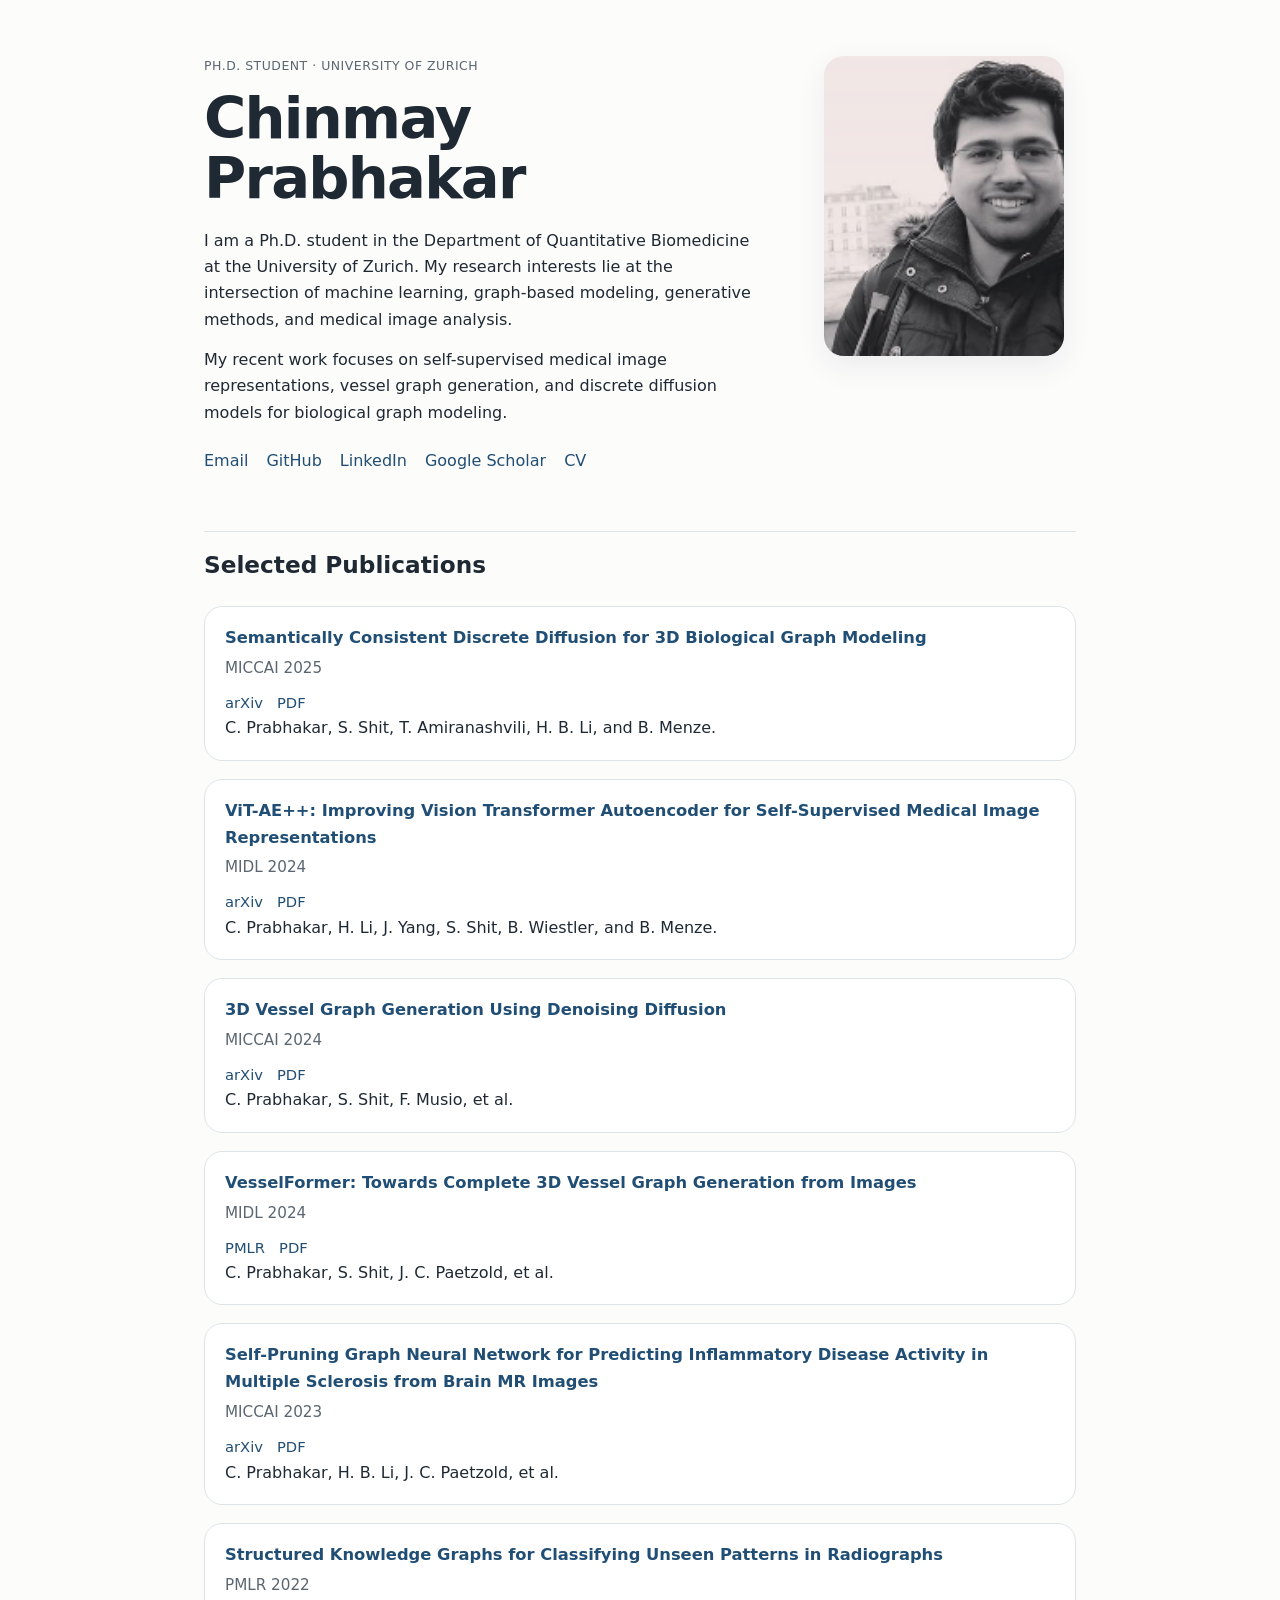
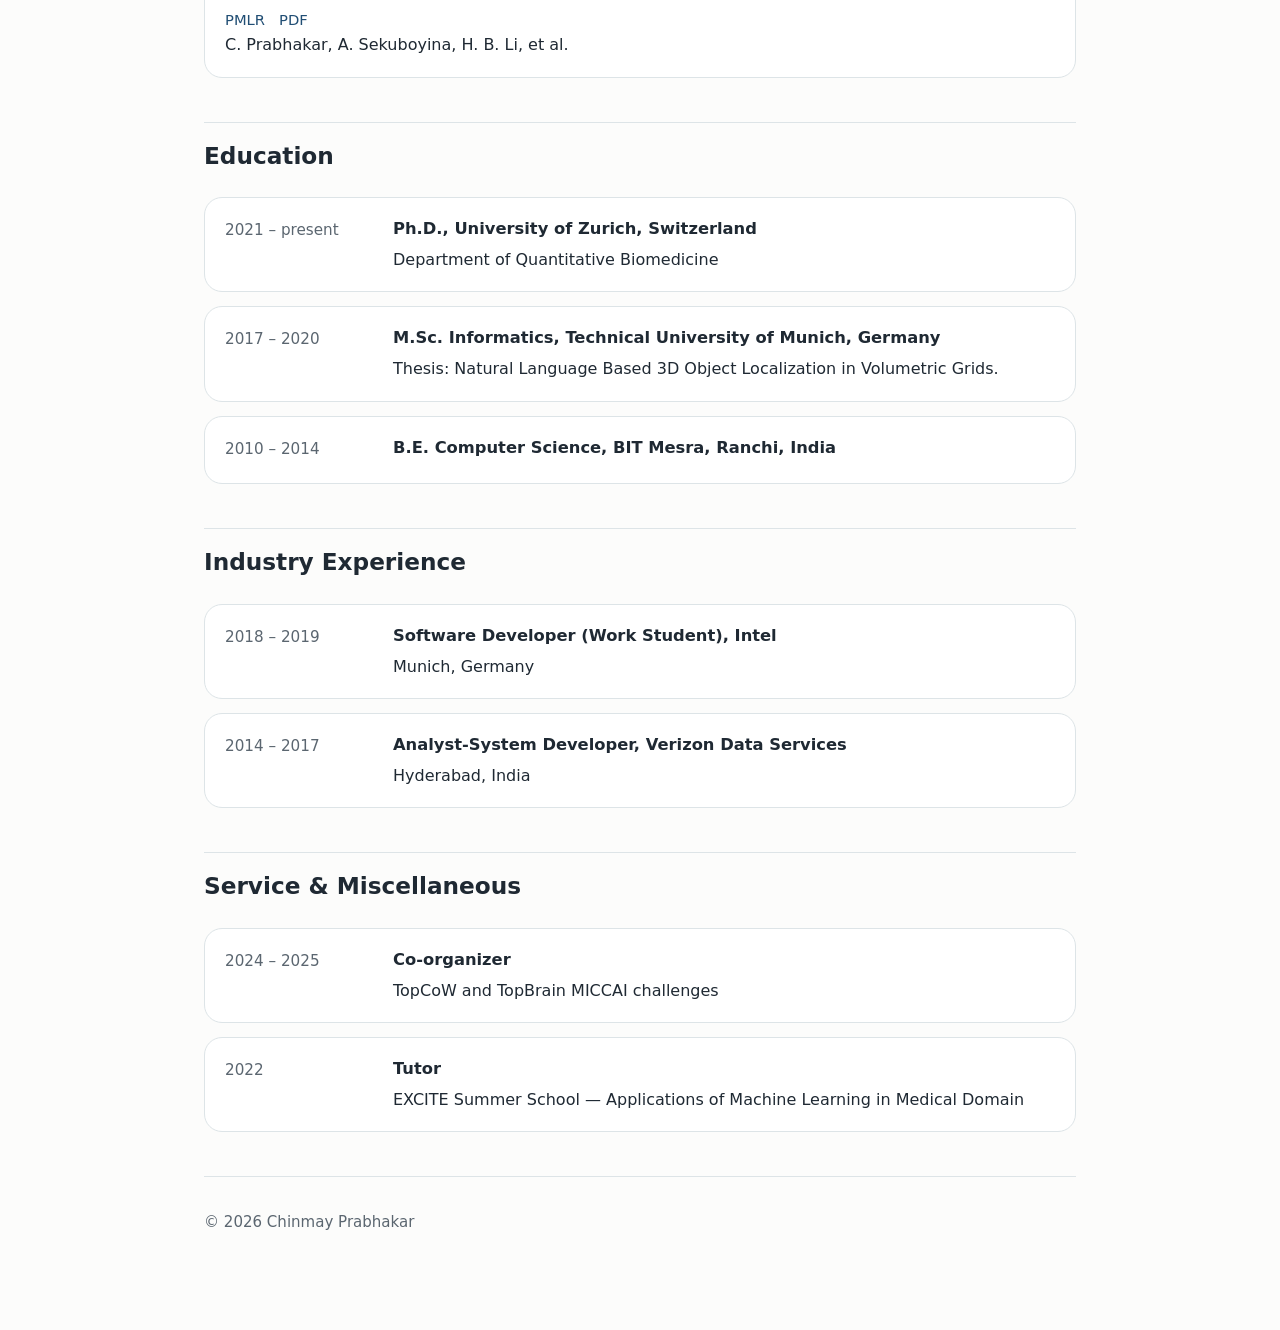
==== index.html @ 20bab437 "initial version" ====
<!DOCTYPE html>
<html lang="en">
<head>
  <meta charset="UTF-8" />
  <meta name="viewport" content="width=device-width, initial-scale=1.0" />
  <meta name="description" content="Chinmay Prabhakar — Ph.D. student at the University of Zurich working on machine learning, generative modeling, graph-based learning, and medical image analysis." />
  <title>Chinmay Prabhakar</title>
  <link rel="stylesheet" href="style.css" />
</head>
<body>
  <div class="page">
    <header class="hero">
      <div class="hero-text">
        <p class="eyebrow">Ph.D. Student · University of Zurich</p>
        <h1>Chinmay Prabhakar</h1>
        <p class="intro">
          I am a Ph.D. student in the Department of Quantitative Biomedicine at the University of Zurich.
          My research interests lie at the intersection of machine learning, graph-based modeling,
          generative methods, and medical image analysis.
        </p>
        <p class="intro">
          My recent work focuses on self-supervised medical image representations, vessel graph generation,
          and discrete diffusion models for biological graph modeling.
        </p>
        <nav class="links" aria-label="Profile links">
          <a href="mailto:chinmay.prabhakar@uzh.ch">Email</a>
          <a href="https://github.com/chinmay5" target="_blank" rel="noreferrer">GitHub</a>
          <a href="https://www.linkedin.com/in/chinmay-prabhakar-0b792389/" target="_blank" rel="noreferrer">LinkedIn</a>
          <a href="https://scholar.google.com/citations?user=RDR0FjUAAAAJ&hl=en" target="_blank" rel="noreferrer">Google Scholar</a>
          <a href="assets/cv.pdf" target="_blank" rel="noreferrer">CV</a>
        </nav>
      </div>
      <div class="hero-image">
        <img src="assets/profile.png" alt="Portrait of Chinmay Prabhakar" />
      </div>
    </header>

    <main>
      <section>
        <h2>Selected Publications</h2>
        <div class="publication-list">
          <article class="publication">
            <h3>
              <a href="https://arxiv.org/abs/2507.04856" target="_blank" rel="noreferrer">Semantically Consistent Discrete Diffusion for 3D Biological Graph Modeling</a>
            </h3>
            <p class="meta">MICCAI 2025</p>
            <div class="pub-links">
              <a href="https://arxiv.org/abs/2507.04856" target="_blank" rel="noreferrer">arXiv</a>
              <a href="https://arxiv.org/pdf/2507.04856.pdf" target="_blank" rel="noreferrer">PDF</a>
            </div>
            <p>
              C. Prabhakar, S. Shit, T. Amiranashvili, H. B. Li, and B. Menze.
            </p>
          </article>

          <article class="publication">
            <h3>
              <a href="https://arxiv.org/abs/2301.07382" target="_blank" rel="noreferrer">ViT-AE++: Improving Vision Transformer Autoencoder for Self-Supervised Medical Image Representations</a>
            </h3>
            <p class="meta">MIDL 2024</p>
            <div class="pub-links">
              <a href="https://arxiv.org/abs/2301.07382" target="_blank" rel="noreferrer">arXiv</a>
              <a href="https://arxiv.org/pdf/2301.07382.pdf" target="_blank" rel="noreferrer">PDF</a>
            </div>
            <p>
              C. Prabhakar, H. Li, J. Yang, S. Shit, B. Wiestler, and B. Menze.
            </p>
          </article>

          <article class="publication">
            <h3>
              <a href="https://arxiv.org/abs/2407.05842" target="_blank" rel="noreferrer">3D Vessel Graph Generation Using Denoising Diffusion</a>
            </h3>
            <p class="meta">MICCAI 2024</p>
            <div class="pub-links">
              <a href="https://arxiv.org/abs/2407.05842" target="_blank" rel="noreferrer">arXiv</a>
              <a href="https://arxiv.org/pdf/2407.05842.pdf" target="_blank" rel="noreferrer">PDF</a>
            </div>
            <p>
              C. Prabhakar, S. Shit, F. Musio, et al.
            </p>
          </article>

          <article class="publication">
            <h3>
              <a href="https://proceedings.mlr.press/v227/prabhakar24a.html" target="_blank" rel="noreferrer">VesselFormer: Towards Complete 3D Vessel Graph Generation from Images</a>
            </h3>
            <p class="meta">MIDL 2024</p>
            <div class="pub-links">
              <a href="https://proceedings.mlr.press/v227/prabhakar24a.html" target="_blank" rel="noreferrer">PMLR</a>
              <a href="https://proceedings.mlr.press/v227/prabhakar24a/prabhakar24a.pdf" target="_blank" rel="noreferrer">PDF</a>
            </div>
            <p>
              C. Prabhakar, S. Shit, J. C. Paetzold, et al.
            </p>
          </article>

          <article class="publication">
            <h3>
              <a href="https://arxiv.org/abs/2308.16863" target="_blank" rel="noreferrer">Self-Pruning Graph Neural Network for Predicting Inflammatory Disease Activity in Multiple Sclerosis from Brain MR Images</a>
            </h3>
            <p class="meta">MICCAI 2023</p>
            <div class="pub-links">
              <a href="https://arxiv.org/abs/2308.16863" target="_blank" rel="noreferrer">arXiv</a>
              <a href="https://arxiv.org/pdf/2308.16863.pdf" target="_blank" rel="noreferrer">PDF</a>
            </div>
            <p>
              C. Prabhakar, H. B. Li, J. C. Paetzold, et al.
            </p>
          </article>

          <article class="publication">
            <h3>
              <a href="https://proceedings.mlr.press/v194/prabhakar22a.html" target="_blank" rel="noreferrer">Structured Knowledge Graphs for Classifying Unseen Patterns in Radiographs</a>
            </h3>
            <p class="meta">PMLR 2022</p>
            <div class="pub-links">
              <a href="https://proceedings.mlr.press/v194/prabhakar22a.html" target="_blank" rel="noreferrer">PMLR</a>
              <a href="https://proceedings.mlr.press/v194/prabhakar22a/prabhakar22a.pdf" target="_blank" rel="noreferrer">PDF</a>
            </div>
            <p>
              C. Prabhakar, A. Sekuboyina, H. B. Li, et al.
            </p>
          </article>
        </div>
      </section>

      <section>
        <h2>Education</h2>
        <div class="timeline">
          <div class="item">
            <div class="year">2021 – present</div>
            <div>
              <h3>Ph.D., University of Zurich, Switzerland</h3>
              <p>Department of Quantitative Biomedicine</p>
            </div>
          </div>
          <div class="item">
            <div class="year">2017 – 2020</div>
            <div>
              <h3>M.Sc. Informatics, Technical University of Munich, Germany</h3>
              <p>Thesis: Natural Language Based 3D Object Localization in Volumetric Grids.</p>
            </div>
          </div>
          <div class="item">
            <div class="year">2010 – 2014</div>
            <div>
              <h3>B.E. Computer Science, BIT Mesra, Ranchi, India</h3>
            </div>
          </div>
        </div>
      </section>

      <section>
        <h2>Industry Experience</h2>
        <div class="timeline">
          <div class="item">
            <div class="year">2018 – 2019</div>
            <div>
              <h3>Software Developer (Work Student), Intel</h3>
              <p>Munich, Germany</p>
            </div>
          </div>
          <div class="item">
            <div class="year">2014 – 2017</div>
            <div>
              <h3>Analyst-System Developer, Verizon Data Services</h3>
              <p>Hyderabad, India</p>
            </div>
          </div>
        </div>
      </section>

      <section>
        <h2>Service & Miscellaneous</h2>
        <div class="timeline">
          <div class="item">
            <div class="year">2024 – 2025</div>
            <div>
              <h3>Co-organizer</h3>
              <p>TopCoW and TopBrain MICCAI challenges</p>
            </div>
          </div>
          <div class="item">
            <div class="year">2022</div>
            <div>
              <h3>Tutor</h3>
              <p>EXCITE Summer School — Applications of Machine Learning in Medical Domain</p>
            </div>
          </div>
        </div>
      </section>
    </main>

    <footer>
      <p>© <span id="year"></span> Chinmay Prabhakar</p>
    </footer>
  </div>

  <script>
    document.getElementById('year').textContent = new Date().getFullYear();
  </script>
</body>
</html>
---- style.css ----
:root {
  --bg: #fcfcfb;
  --text: #1f2933;
  --muted: #5b6670;
  --line: #dde4e7;
  --accent: #214e74;
  --card: #ffffff;
}

* { box-sizing: border-box; }

html { scroll-behavior: smooth; }

body {
  margin: 0;
  font-family: Inter, ui-sans-serif, system-ui, -apple-system, BlinkMacSystemFont, "Segoe UI", sans-serif;
  background: var(--bg);
  color: var(--text);
  line-height: 1.65;
}

.page {
  max-width: 920px;
  margin: 0 auto;
  padding: 56px 24px 80px;
}

.hero {
  display: grid;
  grid-template-columns: 1.7fr 0.8fr;
  gap: 48px;
  align-items: start;
  margin-bottom: 56px;
}

.eyebrow {
  margin: 0 0 12px;
  color: var(--muted);
  letter-spacing: 0.04em;
  text-transform: uppercase;
  font-size: 0.78rem;
}

h1 {
  font-size: clamp(2.3rem, 5vw, 3.6rem);
  line-height: 1.05;
  margin: 0 0 18px;
  letter-spacing: -0.03em;
}

h2 {
  font-size: 1.45rem;
  margin: 0 0 22px;
  padding-top: 14px;
  border-top: 1px solid var(--line);
}

h3 {
  margin: 0 0 4px;
  font-size: 1.02rem;
}

.intro {
  margin: 0 0 14px;
  max-width: 62ch;
}

.links {
  display: flex;
  flex-wrap: wrap;
  gap: 12px 18px;
  margin-top: 22px;
}

.links a,
a {
  color: var(--accent);
  text-decoration: none;
}

.links a:hover,
a:hover {
  text-decoration: underline;
}

.hero-image {
  display: flex;
  justify-content: center;
}

.hero-image img {
  width: min(240px, 100%);
  aspect-ratio: 4 / 5;
  object-fit: cover;
  border-radius: 20px;
  background: #eef2f4;
  box-shadow: 0 10px 30px rgba(25, 35, 45, 0.08);
}

section {
  margin-bottom: 44px;
}

.publication-list {
  display: grid;
  gap: 18px;
}

.publication,
.item {
  background: var(--card);
  border: 1px solid var(--line);
  border-radius: 18px;
  padding: 18px 20px;
}

.meta {
  margin: 0 0 6px;
  color: var(--muted);
  font-size: 0.95rem;
}

.pub-links {
  display: flex;
  flex-wrap: wrap;
  gap: 10px 14px;
  margin: 10px 0 0;
}

.pub-links a {
  font-size: 0.92rem;
}

.publication p,
.item p {
  margin: 0;
}

.timeline {
  display: grid;
  gap: 14px;
}

.item {
  display: grid;
  grid-template-columns: 150px 1fr;
  gap: 18px;
  align-items: start;
}

.year {
  color: var(--muted);
  font-size: 0.95rem;
  white-space: nowrap;
  padding-top: 2px;
}

footer {
  padding-top: 18px;
  border-top: 1px solid var(--line);
  color: var(--muted);
  font-size: 0.94rem;
}

@media (max-width: 760px) {
  .page {
    padding: 32px 18px 56px;
  }

  .hero {
    grid-template-columns: 1fr;
    gap: 24px;
  }

  .hero-image {
    order: -1;
    justify-content: flex-start;
  }

  .hero-image img {
    width: 180px;
  }

  .item {
    grid-template-columns: 1fr;
    gap: 6px;
  }
}
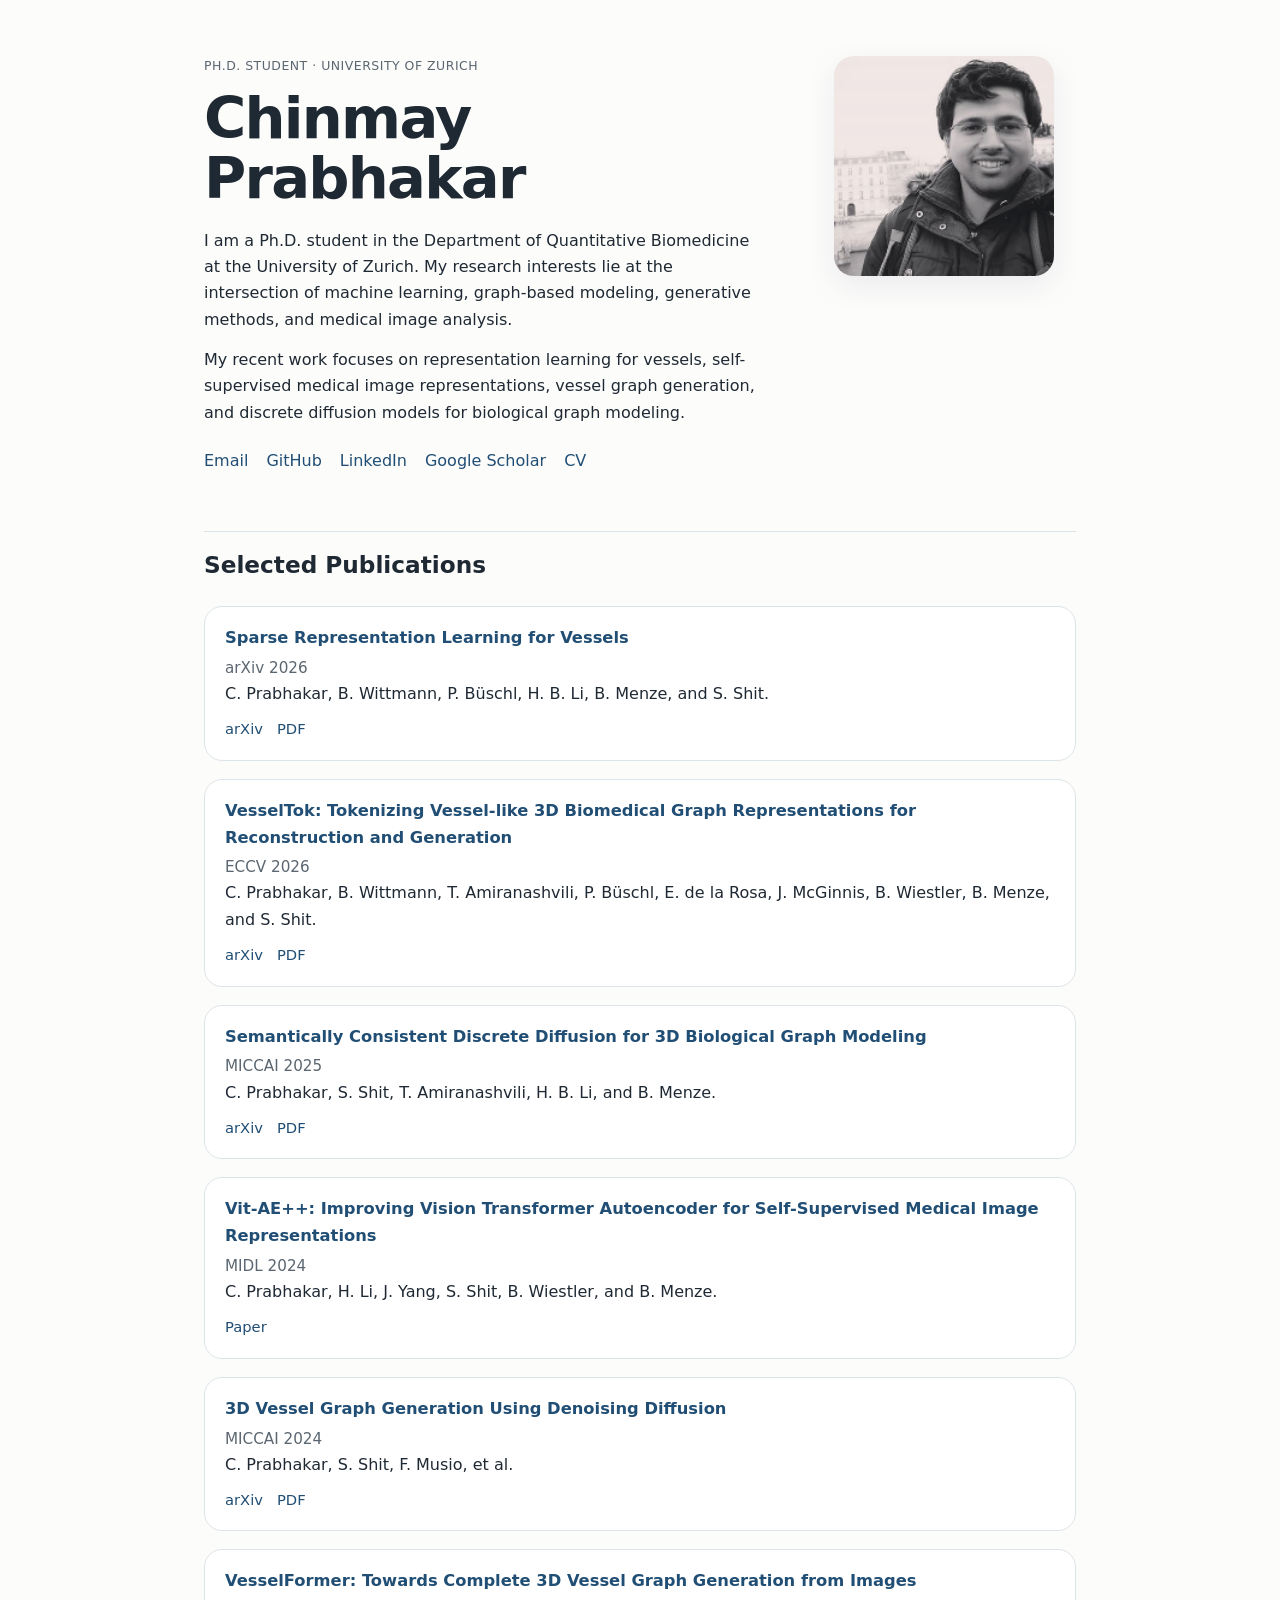
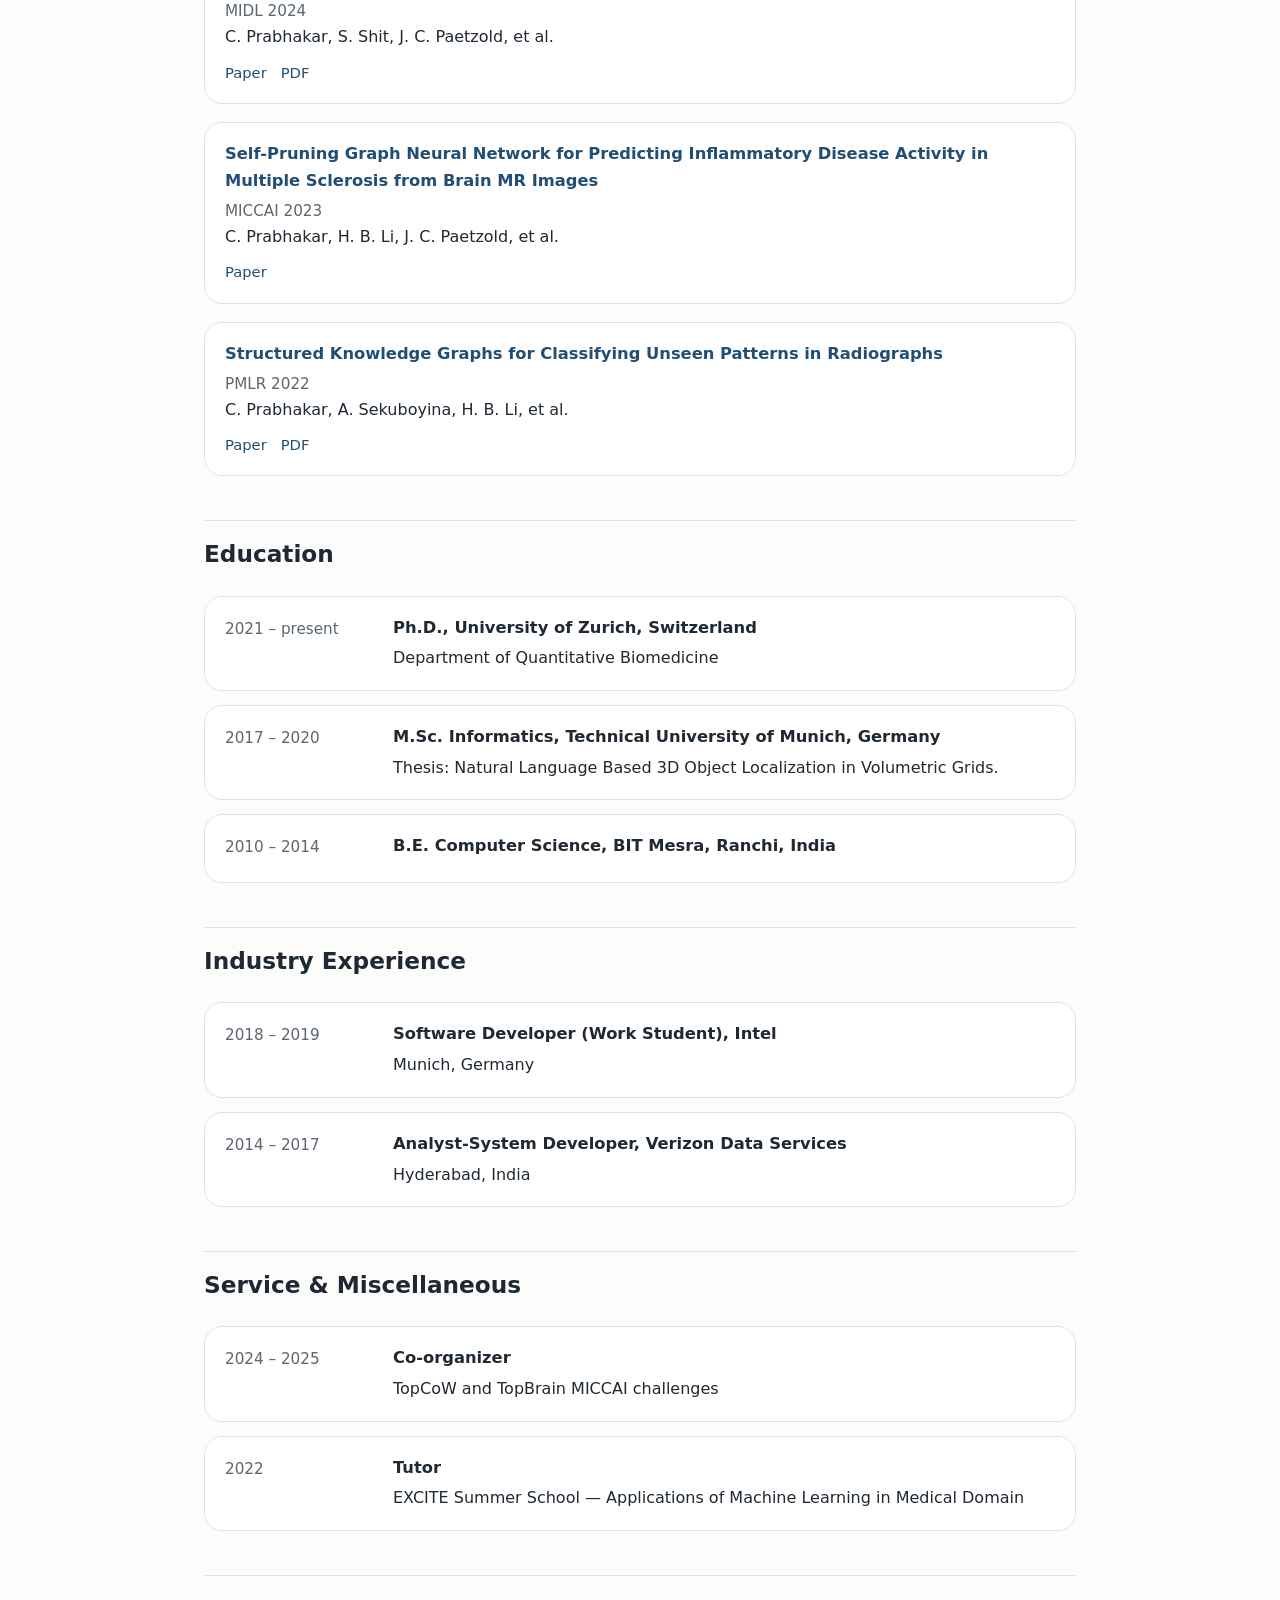
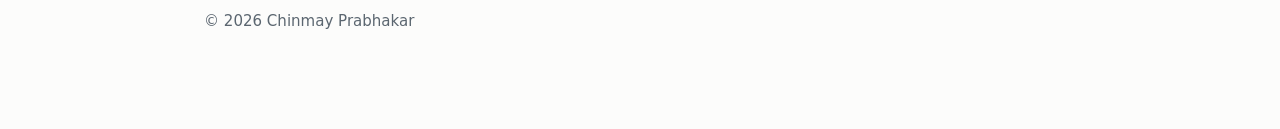
==== commit 2908d2a3: "updates after eccv" ====
--- a/index.html
+++ b/index.html
@@ -19,8 +19,8 @@
           generative methods, and medical image analysis.
         </p>
         <p class="intro">
-          My recent work focuses on self-supervised medical image representations, vessel graph generation,
-          and discrete diffusion models for biological graph modeling.
+          My recent work focuses on representation learning for vessels, self-supervised medical image representations,
+          vessel graph generation, and discrete diffusion models for biological graph modeling.
         </p>
         <nav class="links" aria-label="Profile links">
           <a href="mailto:chinmay.prabhakar@uzh.ch">Email</a>
@@ -41,86 +41,128 @@
         <div class="publication-list">
           <article class="publication">
             <h3>
-              <a href="https://arxiv.org/abs/2507.04856" target="_blank" rel="noreferrer">Semantically Consistent Discrete Diffusion for 3D Biological Graph Modeling</a>
+              <a href="https://arxiv.org/abs/2605.01382" target="_blank" rel="noreferrer">
+                Sparse Representation Learning for Vessels
+              </a>
+            </h3>
+            <p class="meta">arXiv 2026</p>
+            <p>
+              C. Prabhakar, B. Wittmann, P. Büschl, H. B. Li, B. Menze, and S. Shit.
+            </p>
+            <div class="pub-links">
+              <a href="https://arxiv.org/abs/2605.01382" target="_blank" rel="noreferrer">arXiv</a>
+              <a href="https://arxiv.org/pdf/2605.01382.pdf" target="_blank" rel="noreferrer">PDF</a>
+            </div>
+          </article>
+
+          <article class="publication">
+            <h3>
+              <a href="https://arxiv.org/abs/2603.18797" target="_blank" rel="noreferrer">
+                VesselTok: Tokenizing Vessel-like 3D Biomedical Graph Representations for Reconstruction and Generation
+              </a>
+            </h3>
+            <p class="meta">ECCV 2026</p>
+            <p>
+              C. Prabhakar, B. Wittmann, T. Amiranashvili, P. Büschl, E. de la Rosa, J. McGinnis, B. Wiestler, B. Menze, and S. Shit.
+            </p>
+            <div class="pub-links">
+              <a href="https://arxiv.org/abs/2603.18797" target="_blank" rel="noreferrer">arXiv</a>
+              <a href="https://arxiv.org/pdf/2603.18797.pdf" target="_blank" rel="noreferrer">PDF</a>
+            </div>
+          </article>
+
+          <article class="publication">
+            <h3>
+              <a href="https://arxiv.org/abs/2507.04856" target="_blank" rel="noreferrer">
+                Semantically Consistent Discrete Diffusion for 3D Biological Graph Modeling
+              </a>
             </h3>
             <p class="meta">MICCAI 2025</p>
+            <p>
+              C. Prabhakar, S. Shit, T. Amiranashvili, H. B. Li, and B. Menze.
+            </p>
             <div class="pub-links">
               <a href="https://arxiv.org/abs/2507.04856" target="_blank" rel="noreferrer">arXiv</a>
               <a href="https://arxiv.org/pdf/2507.04856.pdf" target="_blank" rel="noreferrer">PDF</a>
             </div>
-            <p>
-              C. Prabhakar, S. Shit, T. Amiranashvili, H. B. Li, and B. Menze.
-            </p>
-          </article>
-
-          <article class="publication">
-            <h3>
-              <a href="https://arxiv.org/abs/2301.07382" target="_blank" rel="noreferrer">ViT-AE++: Improving Vision Transformer Autoencoder for Self-Supervised Medical Image Representations</a>
+          </article>
+
+          <article class="publication">
+            <h3>
+              <a href="https://openreview.net/forum?id=WAU2skP8TN" target="_blank" rel="noreferrer">
+                Vit-AE++: Improving Vision Transformer Autoencoder for Self-Supervised Medical Image Representations
+              </a>
             </h3>
             <p class="meta">MIDL 2024</p>
-            <div class="pub-links">
-              <a href="https://arxiv.org/abs/2301.07382" target="_blank" rel="noreferrer">arXiv</a>
-              <a href="https://arxiv.org/pdf/2301.07382.pdf" target="_blank" rel="noreferrer">PDF</a>
-            </div>
             <p>
               C. Prabhakar, H. Li, J. Yang, S. Shit, B. Wiestler, and B. Menze.
             </p>
-          </article>
-
-          <article class="publication">
-            <h3>
-              <a href="https://arxiv.org/abs/2407.05842" target="_blank" rel="noreferrer">3D Vessel Graph Generation Using Denoising Diffusion</a>
+            <div class="pub-links">
+              <a href="https://openreview.net/forum?id=WAU2skP8TN" target="_blank" rel="noreferrer">Paper</a>
+            </div>
+          </article>
+
+          <article class="publication">
+            <h3>
+              <a href="https://arxiv.org/abs/2407.05842" target="_blank" rel="noreferrer">
+                3D Vessel Graph Generation Using Denoising Diffusion
+              </a>
             </h3>
             <p class="meta">MICCAI 2024</p>
+            <p>
+              C. Prabhakar, S. Shit, F. Musio, et al.
+            </p>
             <div class="pub-links">
               <a href="https://arxiv.org/abs/2407.05842" target="_blank" rel="noreferrer">arXiv</a>
               <a href="https://arxiv.org/pdf/2407.05842.pdf" target="_blank" rel="noreferrer">PDF</a>
             </div>
-            <p>
-              C. Prabhakar, S. Shit, F. Musio, et al.
-            </p>
-          </article>
-
-          <article class="publication">
-            <h3>
-              <a href="https://proceedings.mlr.press/v227/prabhakar24a.html" target="_blank" rel="noreferrer">VesselFormer: Towards Complete 3D Vessel Graph Generation from Images</a>
+          </article>
+
+          <article class="publication">
+            <h3>
+              <a href="https://proceedings.mlr.press/v227/prabhakar24a.html" target="_blank" rel="noreferrer">
+                VesselFormer: Towards Complete 3D Vessel Graph Generation from Images
+              </a>
             </h3>
             <p class="meta">MIDL 2024</p>
-            <div class="pub-links">
-              <a href="https://proceedings.mlr.press/v227/prabhakar24a.html" target="_blank" rel="noreferrer">PMLR</a>
+            <p>
+              C. Prabhakar, S. Shit, J. C. Paetzold, et al.
+            </p>
+            <div class="pub-links">
+              <a href="https://proceedings.mlr.press/v227/prabhakar24a.html" target="_blank" rel="noreferrer">Paper</a>
               <a href="https://proceedings.mlr.press/v227/prabhakar24a/prabhakar24a.pdf" target="_blank" rel="noreferrer">PDF</a>
             </div>
-            <p>
-              C. Prabhakar, S. Shit, J. C. Paetzold, et al.
-            </p>
-          </article>
-
-          <article class="publication">
-            <h3>
-              <a href="https://arxiv.org/abs/2308.16863" target="_blank" rel="noreferrer">Self-Pruning Graph Neural Network for Predicting Inflammatory Disease Activity in Multiple Sclerosis from Brain MR Images</a>
+          </article>
+
+          <article class="publication">
+            <h3>
+              <a href="https://link.springer.com/chapter/10.1007/978-3-031-43904-3_49" target="_blank" rel="noreferrer">
+                Self-Pruning Graph Neural Network for Predicting Inflammatory Disease Activity in Multiple Sclerosis from Brain MR Images
+              </a>
             </h3>
             <p class="meta">MICCAI 2023</p>
-            <div class="pub-links">
-              <a href="https://arxiv.org/abs/2308.16863" target="_blank" rel="noreferrer">arXiv</a>
-              <a href="https://arxiv.org/pdf/2308.16863.pdf" target="_blank" rel="noreferrer">PDF</a>
-            </div>
             <p>
               C. Prabhakar, H. B. Li, J. C. Paetzold, et al.
             </p>
-          </article>
-
-          <article class="publication">
-            <h3>
-              <a href="https://proceedings.mlr.press/v194/prabhakar22a.html" target="_blank" rel="noreferrer">Structured Knowledge Graphs for Classifying Unseen Patterns in Radiographs</a>
+            <div class="pub-links">
+              <a href="https://link.springer.com/chapter/10.1007/978-3-031-43904-3_49" target="_blank" rel="noreferrer">Paper</a>
+            </div>
+          </article>
+
+          <article class="publication">
+            <h3>
+              <a href="https://proceedings.mlr.press/v193/prabhakar22a.html" target="_blank" rel="noreferrer">
+                Structured Knowledge Graphs for Classifying Unseen Patterns in Radiographs
+              </a>
             </h3>
             <p class="meta">PMLR 2022</p>
-            <div class="pub-links">
-              <a href="https://proceedings.mlr.press/v194/prabhakar22a.html" target="_blank" rel="noreferrer">PMLR</a>
-              <a href="https://proceedings.mlr.press/v194/prabhakar22a/prabhakar22a.pdf" target="_blank" rel="noreferrer">PDF</a>
-            </div>
             <p>
               C. Prabhakar, A. Sekuboyina, H. B. Li, et al.
             </p>
+            <div class="pub-links">
+              <a href="https://proceedings.mlr.press/v193/prabhakar22a.html" target="_blank" rel="noreferrer">Paper</a>
+              <a href="https://proceedings.mlr.press/v193/prabhakar22a/prabhakar22a.pdf" target="_blank" rel="noreferrer">PDF</a>
+            </div>
           </article>
         </div>
       </section>
--- a/style.css
+++ b/style.css
@@ -7,9 +7,13 @@
   --card: #ffffff;
 }
 
-* { box-sizing: border-box; }
+* {
+  box-sizing: border-box;
+}
 
-html { scroll-behavior: smooth; }
+html {
+  scroll-behavior: smooth;
+}
 
 body {
   margin: 0;
@@ -86,14 +90,16 @@
 .hero-image {
   display: flex;
   justify-content: center;
+  align-items: flex-start;
 }
 
 .hero-image img {
-  width: min(240px, 100%);
-  aspect-ratio: 4 / 5;
+  width: 220px;
+  height: 220px;
   object-fit: cover;
+  object-position: center top;
   border-radius: 20px;
-  background: #eef2f4;
+  display: block;
   box-shadow: 0 10px 30px rgba(25, 35, 45, 0.08);
 }
 
@@ -179,6 +185,7 @@
 
   .hero-image img {
     width: 180px;
+    height: 180px;
   }
 
   .item {
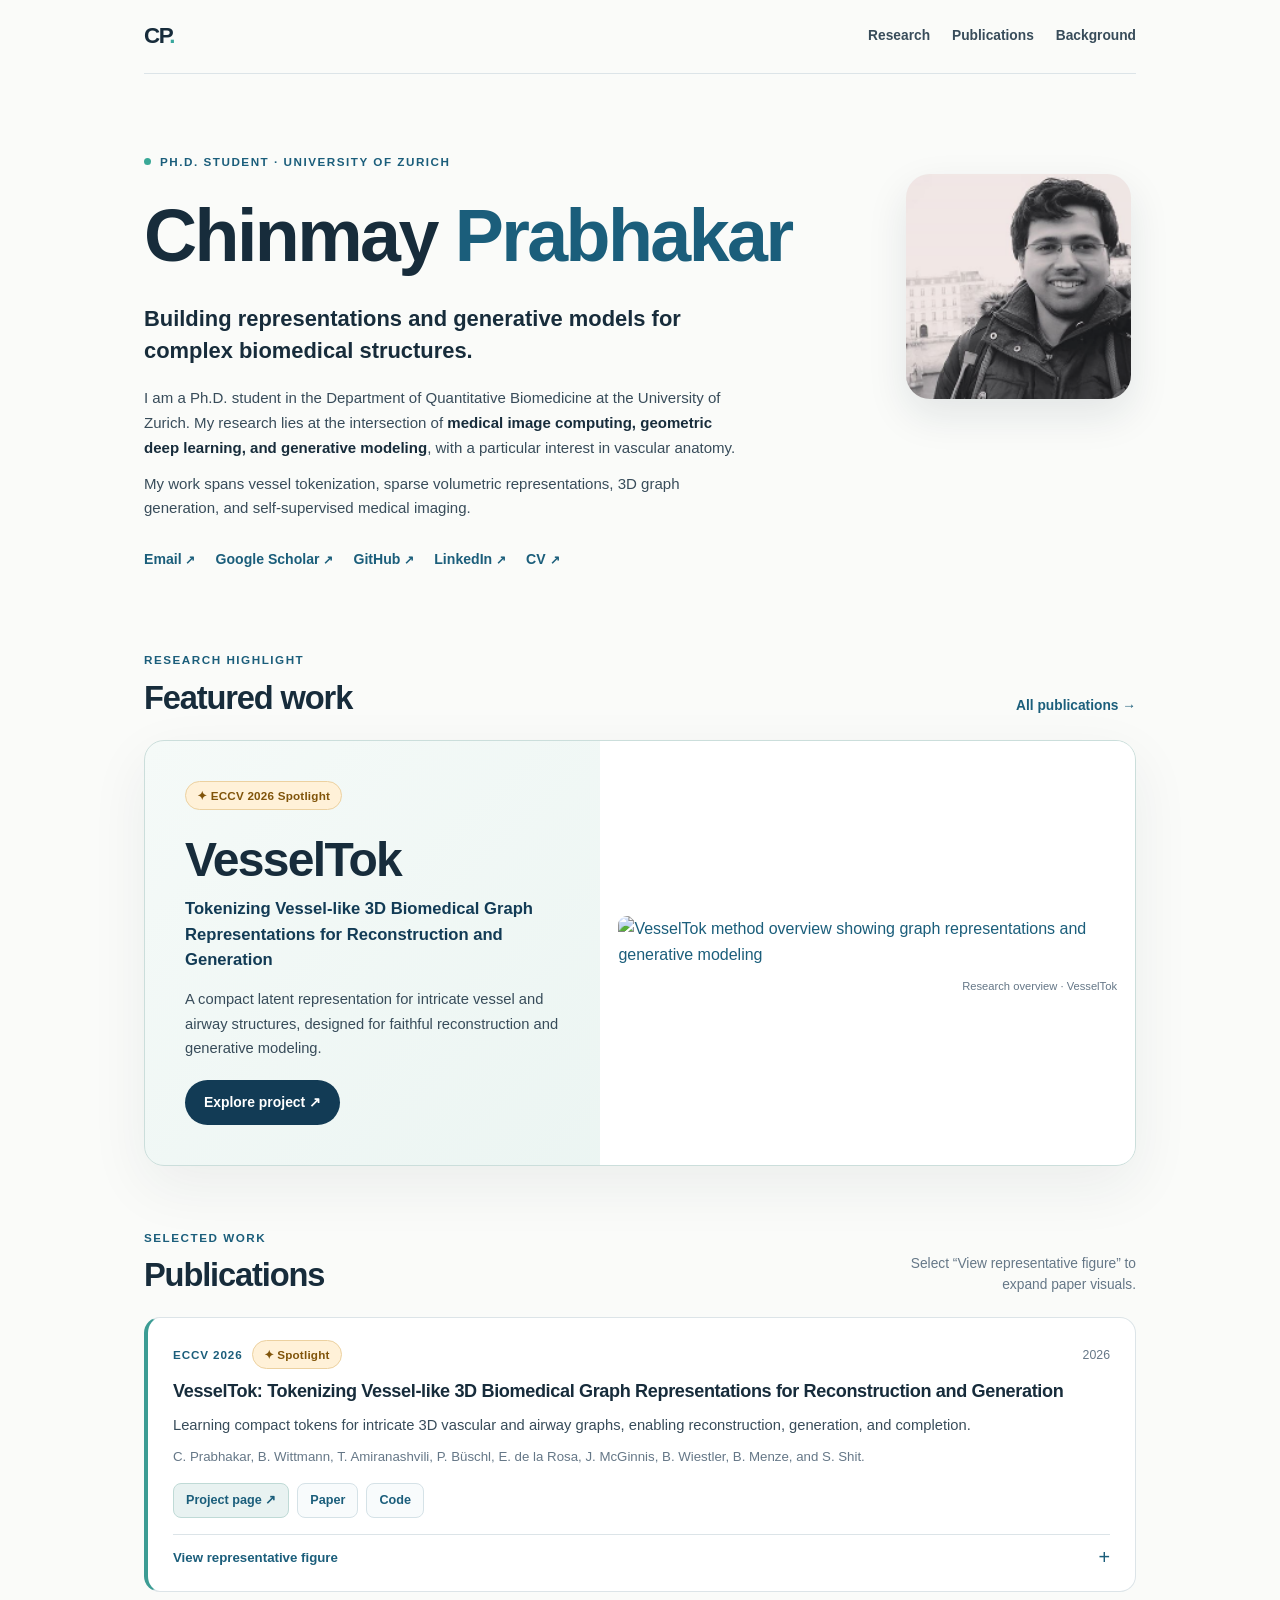
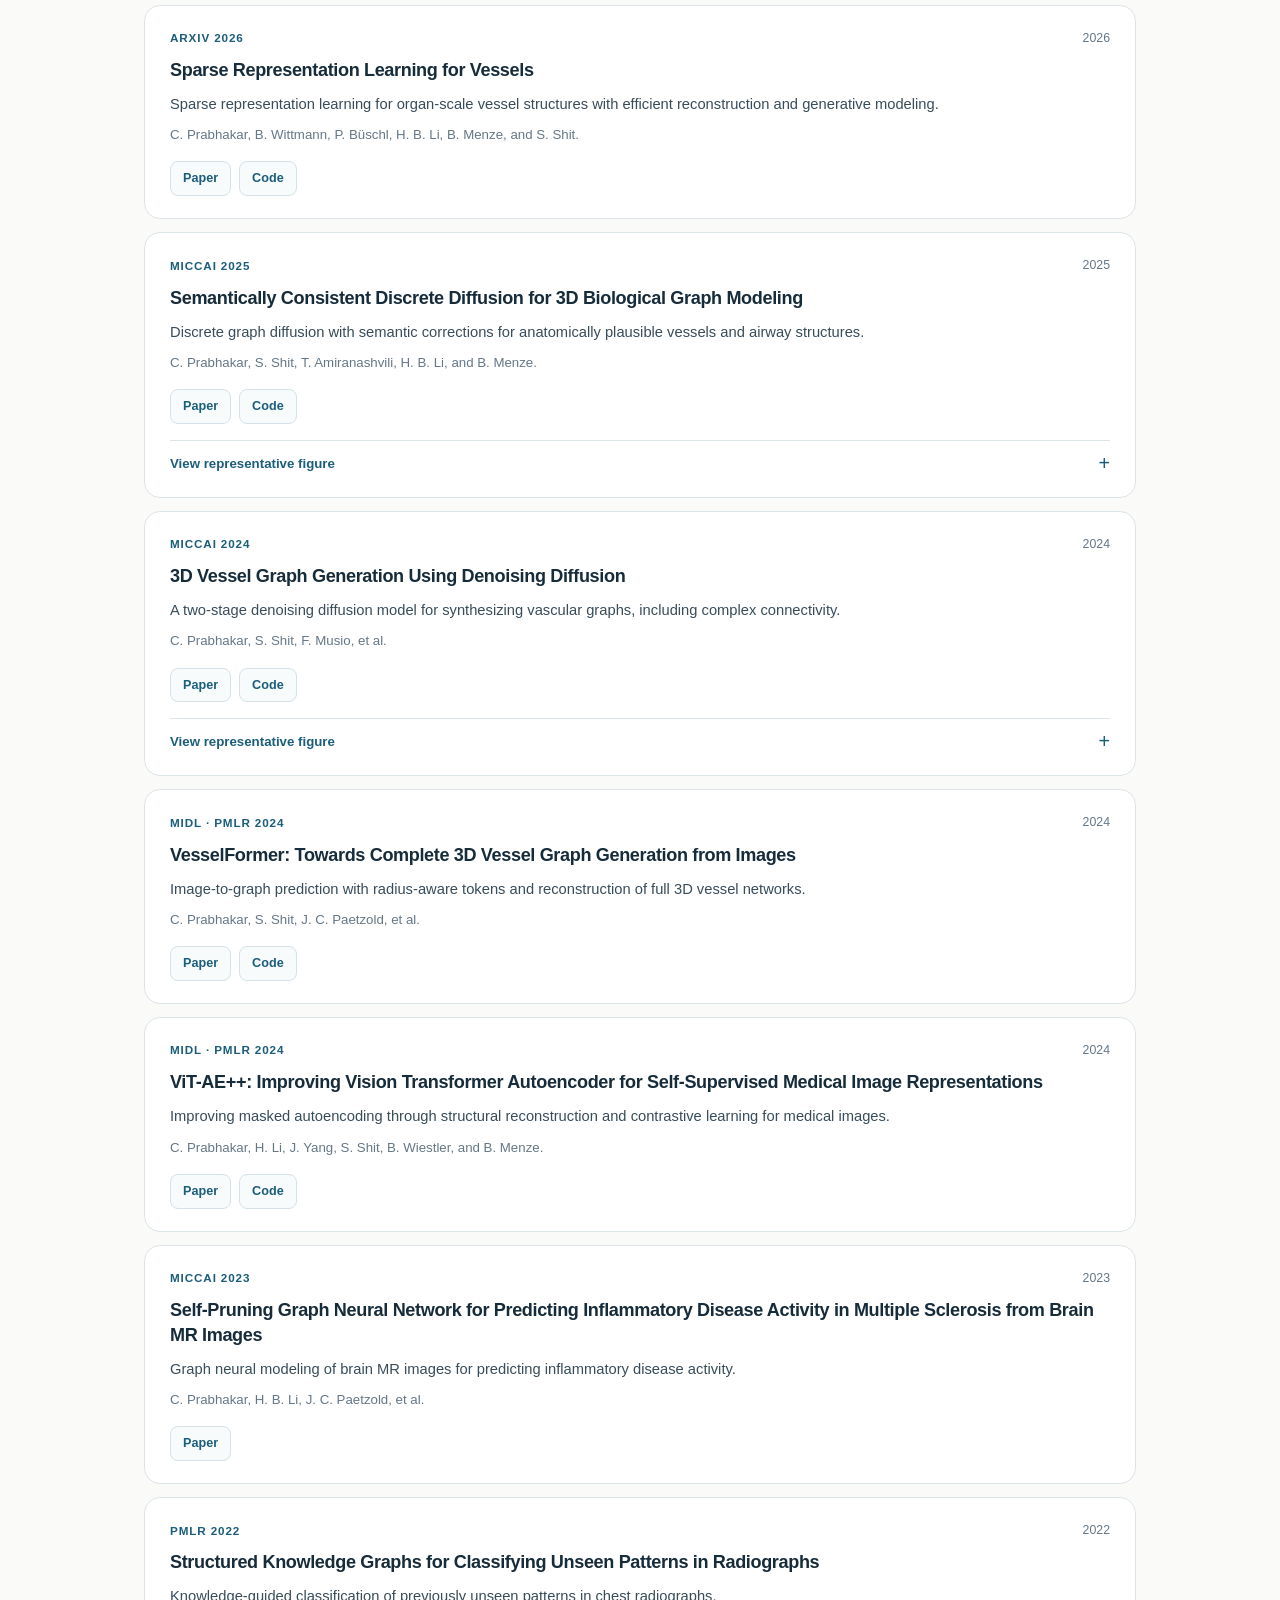
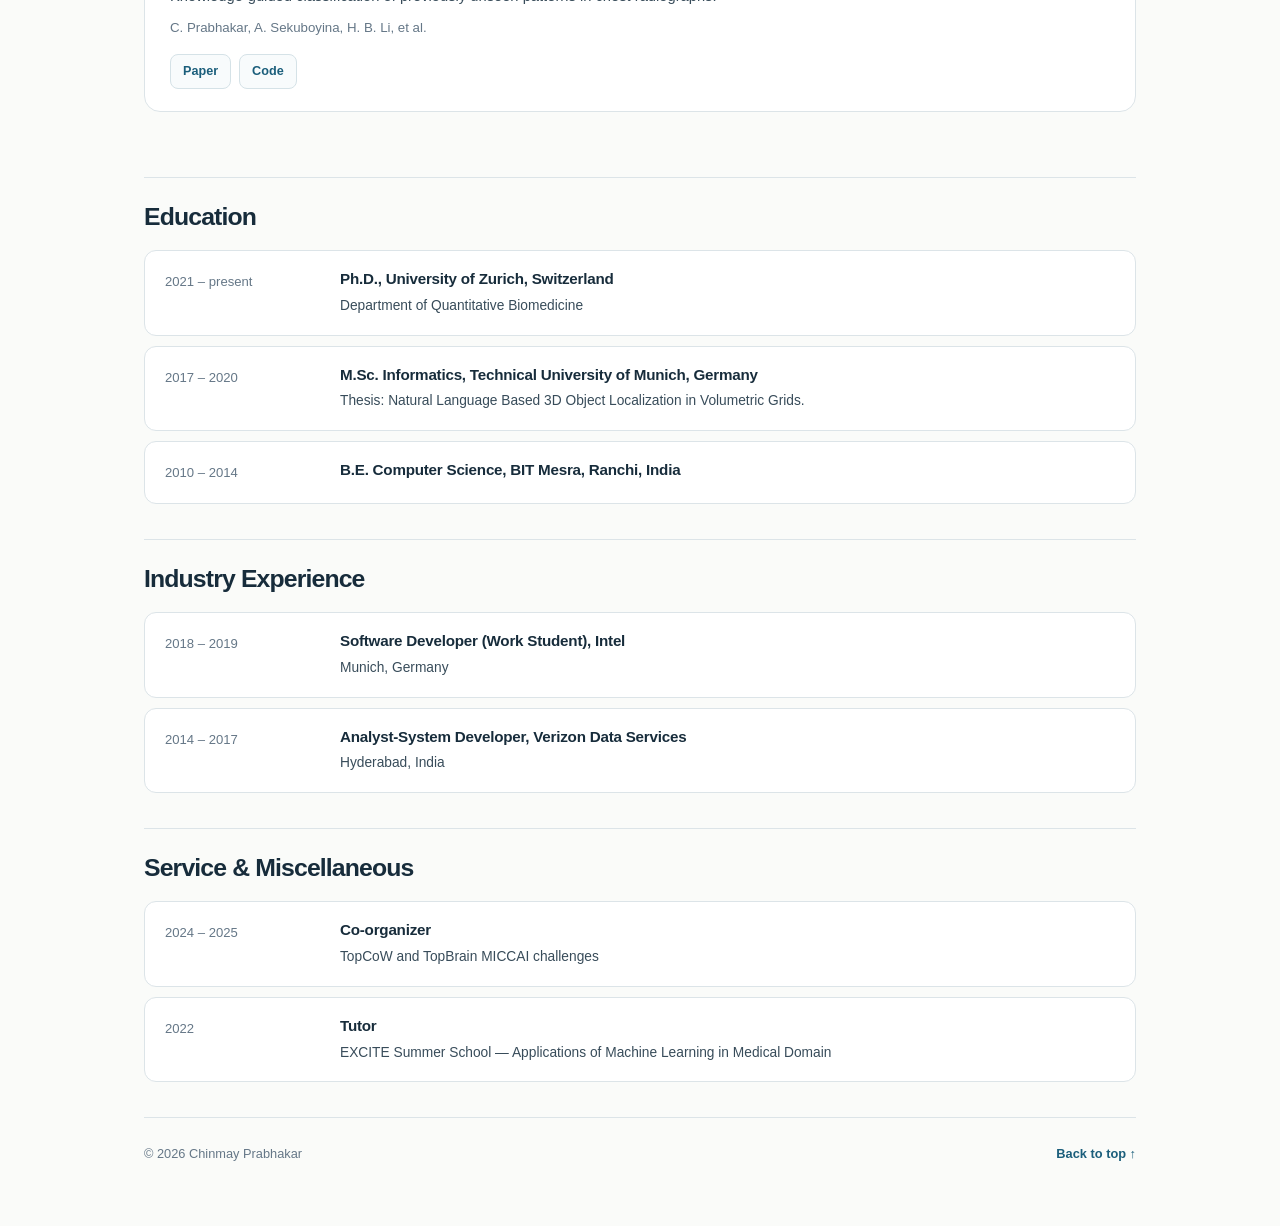
==== commit 58ba042c: "updated the website" ====
--- a/index.html
+++ b/index.html
@@ -3,244 +3,200 @@
 <head>
   <meta charset="UTF-8" />
   <meta name="viewport" content="width=device-width, initial-scale=1.0" />
-  <meta name="description" content="Chinmay Prabhakar — Ph.D. student at the University of Zurich working on machine learning, generative modeling, graph-based learning, and medical image analysis." />
-  <title>Chinmay Prabhakar</title>
+  <meta name="description" content="Chinmay Prabhakar — Ph.D. researcher at the University of Zurich working on medical image computing, vascular representations, generative modeling, and graph learning." />
+  <meta property="og:title" content="Chinmay Prabhakar | Research" />
+  <meta property="og:description" content="Medical image computing, vascular modeling, generative AI, and geometric deep learning." />
+  <title>Chinmay Prabhakar | Research</title>
   <link rel="stylesheet" href="style.css" />
 </head>
 <body>
-  <div class="page">
-    <header class="hero">
-      <div class="hero-text">
-        <p class="eyebrow">Ph.D. Student · University of Zurich</p>
-        <h1>Chinmay Prabhakar</h1>
-        <p class="intro">
-          I am a Ph.D. student in the Department of Quantitative Biomedicine at the University of Zurich.
-          My research interests lie at the intersection of machine learning, graph-based modeling,
-          generative methods, and medical image analysis.
-        </p>
-        <p class="intro">
-          My recent work focuses on representation learning for vessels, self-supervised medical image representations,
-          vessel graph generation, and discrete diffusion models for biological graph modeling.
-        </p>
-        <nav class="links" aria-label="Profile links">
-          <a href="mailto:chinmay.prabhakar@uzh.ch">Email</a>
-          <a href="https://github.com/chinmay5" target="_blank" rel="noreferrer">GitHub</a>
-          <a href="https://www.linkedin.com/in/chinmay-prabhakar-0b792389/" target="_blank" rel="noreferrer">LinkedIn</a>
-          <a href="https://scholar.google.com/citations?user=RDR0FjUAAAAJ&hl=en" target="_blank" rel="noreferrer">Google Scholar</a>
-          <a href="assets/cv.pdf" target="_blank" rel="noreferrer">CV</a>
-        </nav>
+<div class="page">
+  <nav class="site-nav" aria-label="Main navigation">
+    <a class="wordmark" href="#top">CP<span class="wordmark-dot">.</span></a>
+    <div class="nav-items">
+      <a href="#research">Research</a>
+      <a href="#publications">Publications</a>
+      <a href="#about">Background</a>
+    </div>
+  </nav>
+  <header class="hero" id="top">
+    <div class="hero-text">
+      <p class="eyebrow"><span class="eyebrow-dot"></span> Ph.D. Student · University of Zurich</p>
+      <h1>Chinmay <span>Prabhakar</span></h1>
+      <p class="hero-lead">Building representations and generative models for complex biomedical structures.</p>
+      <p class="intro">I am a Ph.D. student in the Department of Quantitative Biomedicine at the University of Zurich. My research lies at the intersection of <strong>medical image computing, geometric deep learning, and generative modeling</strong>, with a particular interest in vascular anatomy.</p>
+      <p class="intro">My work spans vessel tokenization, sparse volumetric representations, 3D graph generation, and self-supervised medical imaging.</p>
+      <nav class="links" aria-label="Profile links">
+        <a href="mailto:chinmay.prabhakar@uzh.ch">Email <span aria-hidden="true">↗</span></a>
+        <a href="https://scholar.google.com/citations?user=RDR0FjUAAAAJ&amp;hl=en" target="_blank" rel="noopener noreferrer">Google Scholar <span aria-hidden="true">↗</span></a>
+        <a href="https://github.com/chinmay5" target="_blank" rel="noopener noreferrer">GitHub <span aria-hidden="true">↗</span></a>
+        <a href="https://www.linkedin.com/in/chinmay-prabhakar-0b792389/" target="_blank" rel="noopener noreferrer">LinkedIn <span aria-hidden="true">↗</span></a>
+        <a href="assets/cv.pdf" target="_blank" rel="noopener noreferrer">CV <span aria-hidden="true">↗</span></a>
+      </nav>
+    </div>
+    <div class="hero-image"><img src="assets/profile.png" alt="Portrait of Chinmay Prabhakar" width="250" height="250" /></div>
+  </header>
+  <main>
+    <section class="featured" id="research" aria-labelledby="featured-title">
+      <div class="section-heading"><div><p class="section-kicker">RESEARCH HIGHLIGHT</p><h2 id="featured-title">Featured work</h2></div><a class="subtle-link" href="#publications">All publications <span aria-hidden="true">→</span></a></div>
+      <div class="featured-card">
+        <div class="featured-copy">
+          <div class="featured-eyebrow"><span class="badge-spotlight">✦ ECCV 2026 Spotlight</span></div>
+          <h3><a href="projects/vesseltok/">VesselTok</a></h3>
+          <p class="featured-subtitle">Tokenizing Vessel-like 3D Biomedical Graph Representations for Reconstruction and Generation</p>
+          <p class="featured-description">A compact latent representation for intricate vessel and airway structures, designed for faithful reconstruction and generative modeling.</p>
+          <a class="featured-cta" href="projects/vesseltok/">Explore project <span aria-hidden="true">↗</span></a>
+        </div>
+        <a class="featured-art" href="projects/vesseltok/" aria-label="Visit the VesselTok project page">
+          <img loading="lazy" decoding="async" src="https://raw.githubusercontent.com/chinmay5/vessel_tok/main/vesseltok_overview.png" alt="VesselTok method overview showing graph representations and generative modeling" />
+          <span class="feature-image-note">Research overview · VesselTok</span>
+        </a>
       </div>
-      <div class="hero-image">
-        <img src="assets/profile.png" alt="Portrait of Chinmay Prabhakar" />
+    </section>
+
+    <section id="publications" aria-labelledby="publication-title">
+      <div class="section-heading"><div><p class="section-kicker">SELECTED WORK</p><h2 id="publication-title">Publications</h2></div><p class="section-note">Select “View representative figure” to expand paper visuals.</p></div>
+      <div class="publication-list">
+<article class="publication publication-highlight">
+    <div class="pub-topline"><span class="pub-venue">ECCV 2026</span><span class="badge-spotlight">✦ Spotlight</span><span class="pub-year">2026</span></div>
+    <h3><a href="projects/vesseltok/">VesselTok: Tokenizing Vessel-like 3D Biomedical Graph Representations for Reconstruction and Generation</a></h3>
+    <p class="pub-desc">Learning compact tokens for intricate 3D vascular and airway graphs, enabling reconstruction, generation, and completion.</p>
+    <p class="pub-authors">C. Prabhakar, B. Wittmann, T. Amiranashvili, P. Büschl, E. de la Rosa, J. McGinnis, B. Wiestler, B. Menze, and S. Shit.</p>
+    <div class="pub-links"><a class="pub-link pub-link-primary" href="projects/vesseltok/">Project page <span aria-hidden="true">↗</span></a> <a class="pub-link" href="https://arxiv.org/abs/2603.18797" target="_blank" rel="noopener noreferrer">Paper</a> <a class="pub-link" href="https://github.com/chinmay5/vessel_tok" target="_blank" rel="noopener noreferrer">Code</a></div>
+    <details class="paper-preview"><summary><span>View representative figure</span><span class="preview-plus" aria-hidden="true">+</span></summary>
+      <figure class="preview-figure"><img loading="lazy" decoding="async" src="https://raw.githubusercontent.com/chinmay5/vessel_tok/main/vesseltok_overview.png" alt="Representative figure for VesselTok: Tokenizing Vessel-like 3D Biomedical Graph Representations for Reconstruction and Generation" />
+      <figcaption>VesselTok overview from the official code repository: graph-informed tokenization and generative modeling.</figcaption></figure></details>
+  </article>
+<article class="publication">
+    <div class="pub-topline"><span class="pub-venue">arXiv 2026</span><span class="pub-year">2026</span></div>
+    <h3><a href="https://arxiv.org/abs/2605.01382" target="_blank" rel="noopener noreferrer">Sparse Representation Learning for Vessels</a></h3>
+    <p class="pub-desc">Sparse representation learning for organ-scale vessel structures with efficient reconstruction and generative modeling.</p>
+    <p class="pub-authors">C. Prabhakar, B. Wittmann, P. Büschl, H. B. Li, B. Menze, and S. Shit.</p>
+    <div class="pub-links"><a class="pub-link" href="https://arxiv.org/abs/2605.01382" target="_blank" rel="noopener noreferrer">Paper</a> <a class="pub-link" href="https://github.com/chinmay5/sparse_representation_learning_for_vessels" target="_blank" rel="noopener noreferrer">Code</a></div>
+    
+  </article>
+<article class="publication">
+    <div class="pub-topline"><span class="pub-venue">MICCAI 2025</span><span class="pub-year">2025</span></div>
+    <h3><a href="https://arxiv.org/abs/2507.04856" target="_blank" rel="noopener noreferrer">Semantically Consistent Discrete Diffusion for 3D Biological Graph Modeling</a></h3>
+    <p class="pub-desc">Discrete graph diffusion with semantic corrections for anatomically plausible vessels and airway structures.</p>
+    <p class="pub-authors">C. Prabhakar, S. Shit, T. Amiranashvili, H. B. Li, and B. Menze.</p>
+    <div class="pub-links"><a class="pub-link" href="https://arxiv.org/abs/2507.04856" target="_blank" rel="noopener noreferrer">Paper</a> <a class="pub-link" href="https://github.com/chinmay5/semantically_consistent_graph_generation" target="_blank" rel="noopener noreferrer">Code</a></div>
+    <details class="paper-preview"><summary><span>View representative figure</span><span class="preview-plus" aria-hidden="true">+</span></summary>
+      <figure class="preview-figure"><img loading="lazy" decoding="async" src="https://raw.githubusercontent.com/chinmay5/semantically_consistent_graph_generation/main/static_resources/overview.png" alt="Representative figure for Semantically Consistent Discrete Diffusion for 3D Biological Graph Modeling" />
+      <figcaption>Method overview from the official MICCAI 2025 code repository.</figcaption></figure></details>
+  </article>
+<article class="publication">
+    <div class="pub-topline"><span class="pub-venue">MICCAI 2024</span><span class="pub-year">2024</span></div>
+    <h3><a href="https://arxiv.org/abs/2407.05842" target="_blank" rel="noopener noreferrer">3D Vessel Graph Generation Using Denoising Diffusion</a></h3>
+    <p class="pub-desc">A two-stage denoising diffusion model for synthesizing vascular graphs, including complex connectivity.</p>
+    <p class="pub-authors">C. Prabhakar, S. Shit, F. Musio, et al.</p>
+    <div class="pub-links"><a class="pub-link" href="https://arxiv.org/abs/2407.05842" target="_blank" rel="noopener noreferrer">Paper</a> <a class="pub-link" href="https://github.com/chinmay5/vessel_diffuse" target="_blank" rel="noopener noreferrer">Code</a></div>
+    <details class="paper-preview"><summary><span>View representative figure</span><span class="preview-plus" aria-hidden="true">+</span></summary>
+      <figure class="preview-figure"><img loading="lazy" decoding="async" src="https://raw.githubusercontent.com/chinmay5/vessel_diffuse/main/static_resources/main_fig.png" alt="Representative figure for 3D Vessel Graph Generation Using Denoising Diffusion" />
+      <figcaption>Overview figure from the official MICCAI 2024 vessel diffusion repository.</figcaption></figure></details>
+  </article>
+<article class="publication">
+    <div class="pub-topline"><span class="pub-venue">MIDL · PMLR 2024</span><span class="pub-year">2024</span></div>
+    <h3><a href="https://proceedings.mlr.press/v227/prabhakar24a.html" target="_blank" rel="noopener noreferrer">VesselFormer: Towards Complete 3D Vessel Graph Generation from Images</a></h3>
+    <p class="pub-desc">Image-to-graph prediction with radius-aware tokens and reconstruction of full 3D vessel networks.</p>
+    <p class="pub-authors">C. Prabhakar, S. Shit, J. C. Paetzold, et al.</p>
+    <div class="pub-links"><a class="pub-link" href="https://proceedings.mlr.press/v227/prabhakar24a.html" target="_blank" rel="noopener noreferrer">Paper</a> <a class="pub-link" href="https://github.com/chinmay5/vesselformer" target="_blank" rel="noopener noreferrer">Code</a></div>
+    
+  </article>
+<article class="publication">
+    <div class="pub-topline"><span class="pub-venue">MIDL · PMLR 2024</span><span class="pub-year">2024</span></div>
+    <h3><a href="https://arxiv.org/abs/2301.07382" target="_blank" rel="noopener noreferrer">ViT-AE++: Improving Vision Transformer Autoencoder for Self-Supervised Medical Image Representations</a></h3>
+    <p class="pub-desc">Improving masked autoencoding through structural reconstruction and contrastive learning for medical images.</p>
+    <p class="pub-authors">C. Prabhakar, H. Li, J. Yang, S. Shit, B. Wiestler, and B. Menze.</p>
+    <div class="pub-links"><a class="pub-link" href="https://arxiv.org/abs/2301.07382" target="_blank" rel="noopener noreferrer">Paper</a> <a class="pub-link" href="https://github.com/chinmay5/vit_ae_plus_plus" target="_blank" rel="noopener noreferrer">Code</a></div>
+    
+  </article>
+<article class="publication">
+    <div class="pub-topline"><span class="pub-venue">MICCAI 2023</span><span class="pub-year">2023</span></div>
+    <h3><a href="https://arxiv.org/abs/2308.16863" target="_blank" rel="noopener noreferrer">Self-Pruning Graph Neural Network for Predicting Inflammatory Disease Activity in Multiple Sclerosis from Brain MR Images</a></h3>
+    <p class="pub-desc">Graph neural modeling of brain MR images for predicting inflammatory disease activity.</p>
+    <p class="pub-authors">C. Prabhakar, H. B. Li, J. C. Paetzold, et al.</p>
+    <div class="pub-links"><a class="pub-link" href="https://arxiv.org/abs/2308.16863" target="_blank" rel="noopener noreferrer">Paper</a></div>
+    
+  </article>
+<article class="publication">
+    <div class="pub-topline"><span class="pub-venue">PMLR 2022</span><span class="pub-year">2022</span></div>
+    <h3><a href="https://proceedings.mlr.press/v194/prabhakar22a.html" target="_blank" rel="noopener noreferrer">Structured Knowledge Graphs for Classifying Unseen Patterns in Radiographs</a></h3>
+    <p class="pub-desc">Knowledge-guided classification of previously unseen patterns in chest radiographs.</p>
+    <p class="pub-authors">C. Prabhakar, A. Sekuboyina, H. B. Li, et al.</p>
+    <div class="pub-links"><a class="pub-link" href="https://proceedings.mlr.press/v194/prabhakar22a.html" target="_blank" rel="noopener noreferrer">Paper</a> <a class="pub-link" href="https://github.com/chinmay5/ml-cxr-gzsl-kg" target="_blank" rel="noopener noreferrer">Code</a></div>
+    
+  </article>
       </div>
-    </header>
-
-    <main>
-      <section>
-        <h2>Selected Publications</h2>
-        <div class="publication-list">
-          <article class="publication">
-            <h3>
-              <a href="https://arxiv.org/abs/2605.01382" target="_blank" rel="noreferrer">
-                Sparse Representation Learning for Vessels
-              </a>
-            </h3>
-            <p class="meta">arXiv 2026</p>
-            <p>
-              C. Prabhakar, B. Wittmann, P. Büschl, H. B. Li, B. Menze, and S. Shit.
-            </p>
-            <div class="pub-links">
-              <a href="https://arxiv.org/abs/2605.01382" target="_blank" rel="noreferrer">arXiv</a>
-              <a href="https://arxiv.org/pdf/2605.01382.pdf" target="_blank" rel="noreferrer">PDF</a>
-            </div>
-          </article>
-
-          <article class="publication">
-            <h3>
-              <a href="https://arxiv.org/abs/2603.18797" target="_blank" rel="noreferrer">
-                VesselTok: Tokenizing Vessel-like 3D Biomedical Graph Representations for Reconstruction and Generation
-              </a>
-            </h3>
-            <p class="meta">ECCV 2026</p>
-            <p>
-              C. Prabhakar, B. Wittmann, T. Amiranashvili, P. Büschl, E. de la Rosa, J. McGinnis, B. Wiestler, B. Menze, and S. Shit.
-            </p>
-            <div class="pub-links">
-              <a href="https://arxiv.org/abs/2603.18797" target="_blank" rel="noreferrer">arXiv</a>
-              <a href="https://arxiv.org/pdf/2603.18797.pdf" target="_blank" rel="noreferrer">PDF</a>
-            </div>
-          </article>
-
-          <article class="publication">
-            <h3>
-              <a href="https://arxiv.org/abs/2507.04856" target="_blank" rel="noreferrer">
-                Semantically Consistent Discrete Diffusion for 3D Biological Graph Modeling
-              </a>
-            </h3>
-            <p class="meta">MICCAI 2025</p>
-            <p>
-              C. Prabhakar, S. Shit, T. Amiranashvili, H. B. Li, and B. Menze.
-            </p>
-            <div class="pub-links">
-              <a href="https://arxiv.org/abs/2507.04856" target="_blank" rel="noreferrer">arXiv</a>
-              <a href="https://arxiv.org/pdf/2507.04856.pdf" target="_blank" rel="noreferrer">PDF</a>
-            </div>
-          </article>
-
-          <article class="publication">
-            <h3>
-              <a href="https://openreview.net/forum?id=WAU2skP8TN" target="_blank" rel="noreferrer">
-                Vit-AE++: Improving Vision Transformer Autoencoder for Self-Supervised Medical Image Representations
-              </a>
-            </h3>
-            <p class="meta">MIDL 2024</p>
-            <p>
-              C. Prabhakar, H. Li, J. Yang, S. Shit, B. Wiestler, and B. Menze.
-            </p>
-            <div class="pub-links">
-              <a href="https://openreview.net/forum?id=WAU2skP8TN" target="_blank" rel="noreferrer">Paper</a>
-            </div>
-          </article>
-
-          <article class="publication">
-            <h3>
-              <a href="https://arxiv.org/abs/2407.05842" target="_blank" rel="noreferrer">
-                3D Vessel Graph Generation Using Denoising Diffusion
-              </a>
-            </h3>
-            <p class="meta">MICCAI 2024</p>
-            <p>
-              C. Prabhakar, S. Shit, F. Musio, et al.
-            </p>
-            <div class="pub-links">
-              <a href="https://arxiv.org/abs/2407.05842" target="_blank" rel="noreferrer">arXiv</a>
-              <a href="https://arxiv.org/pdf/2407.05842.pdf" target="_blank" rel="noreferrer">PDF</a>
-            </div>
-          </article>
-
-          <article class="publication">
-            <h3>
-              <a href="https://proceedings.mlr.press/v227/prabhakar24a.html" target="_blank" rel="noreferrer">
-                VesselFormer: Towards Complete 3D Vessel Graph Generation from Images
-              </a>
-            </h3>
-            <p class="meta">MIDL 2024</p>
-            <p>
-              C. Prabhakar, S. Shit, J. C. Paetzold, et al.
-            </p>
-            <div class="pub-links">
-              <a href="https://proceedings.mlr.press/v227/prabhakar24a.html" target="_blank" rel="noreferrer">Paper</a>
-              <a href="https://proceedings.mlr.press/v227/prabhakar24a/prabhakar24a.pdf" target="_blank" rel="noreferrer">PDF</a>
-            </div>
-          </article>
-
-          <article class="publication">
-            <h3>
-              <a href="https://link.springer.com/chapter/10.1007/978-3-031-43904-3_49" target="_blank" rel="noreferrer">
-                Self-Pruning Graph Neural Network for Predicting Inflammatory Disease Activity in Multiple Sclerosis from Brain MR Images
-              </a>
-            </h3>
-            <p class="meta">MICCAI 2023</p>
-            <p>
-              C. Prabhakar, H. B. Li, J. C. Paetzold, et al.
-            </p>
-            <div class="pub-links">
-              <a href="https://link.springer.com/chapter/10.1007/978-3-031-43904-3_49" target="_blank" rel="noreferrer">Paper</a>
-            </div>
-          </article>
-
-          <article class="publication">
-            <h3>
-              <a href="https://proceedings.mlr.press/v193/prabhakar22a.html" target="_blank" rel="noreferrer">
-                Structured Knowledge Graphs for Classifying Unseen Patterns in Radiographs
-              </a>
-            </h3>
-            <p class="meta">PMLR 2022</p>
-            <p>
-              C. Prabhakar, A. Sekuboyina, H. B. Li, et al.
-            </p>
-            <div class="pub-links">
-              <a href="https://proceedings.mlr.press/v193/prabhakar22a.html" target="_blank" rel="noreferrer">Paper</a>
-              <a href="https://proceedings.mlr.press/v193/prabhakar22a/prabhakar22a.pdf" target="_blank" rel="noreferrer">PDF</a>
-            </div>
-          </article>
-        </div>
-      </section>
-
-      <section>
-        <h2>Education</h2>
-        <div class="timeline">
-          <div class="item">
-            <div class="year">2021 – present</div>
-            <div>
-              <h3>Ph.D., University of Zurich, Switzerland</h3>
-              <p>Department of Quantitative Biomedicine</p>
-            </div>
-          </div>
-          <div class="item">
-            <div class="year">2017 – 2020</div>
-            <div>
-              <h3>M.Sc. Informatics, Technical University of Munich, Germany</h3>
-              <p>Thesis: Natural Language Based 3D Object Localization in Volumetric Grids.</p>
-            </div>
-          </div>
-          <div class="item">
-            <div class="year">2010 – 2014</div>
-            <div>
-              <h3>B.E. Computer Science, BIT Mesra, Ranchi, India</h3>
-            </div>
-          </div>
-        </div>
-      </section>
-
-      <section>
-        <h2>Industry Experience</h2>
-        <div class="timeline">
-          <div class="item">
-            <div class="year">2018 – 2019</div>
-            <div>
-              <h3>Software Developer (Work Student), Intel</h3>
-              <p>Munich, Germany</p>
-            </div>
-          </div>
-          <div class="item">
-            <div class="year">2014 – 2017</div>
-            <div>
-              <h3>Analyst-System Developer, Verizon Data Services</h3>
-              <p>Hyderabad, India</p>
-            </div>
-          </div>
-        </div>
-      </section>
-
-      <section>
-        <h2>Service & Miscellaneous</h2>
-        <div class="timeline">
-          <div class="item">
-            <div class="year">2024 – 2025</div>
-            <div>
-              <h3>Co-organizer</h3>
-              <p>TopCoW and TopBrain MICCAI challenges</p>
-            </div>
-          </div>
-          <div class="item">
-            <div class="year">2022</div>
-            <div>
-              <h3>Tutor</h3>
-              <p>EXCITE Summer School — Applications of Machine Learning in Medical Domain</p>
-            </div>
-          </div>
-        </div>
-      </section>
-    </main>
-
-    <footer>
-      <p>© <span id="year"></span> Chinmay Prabhakar</p>
-    </footer>
-  </div>
-
-  <script>
-    document.getElementById('year').textContent = new Date().getFullYear();
-  </script>
+    </section>
+    <div id="about" class="about-sections">
+<section class="secondary-section">
+<h2>Education</h2>
+<div class="timeline">
+<div class="item">
+<div class="year">2021 – present</div>
+<div>
+<h3>Ph.D., University of Zurich, Switzerland</h3>
+<p>Department of Quantitative Biomedicine</p>
+</div>
+</div>
+<div class="item">
+<div class="year">2017 – 2020</div>
+<div>
+<h3>M.Sc. Informatics, Technical University of Munich, Germany</h3>
+<p>Thesis: Natural Language Based 3D Object Localization in Volumetric Grids.</p>
+</div>
+</div>
+<div class="item">
+<div class="year">2010 – 2014</div>
+<div>
+<h3>B.E. Computer Science, BIT Mesra, Ranchi, India</h3>
+</div>
+</div>
+</div>
+</section>
+<section class="secondary-section">
+<h2>Industry Experience</h2>
+<div class="timeline">
+<div class="item">
+<div class="year">2018 – 2019</div>
+<div>
+<h3>Software Developer (Work Student), Intel</h3>
+<p>Munich, Germany</p>
+</div>
+</div>
+<div class="item">
+<div class="year">2014 – 2017</div>
+<div>
+<h3>Analyst-System Developer, Verizon Data Services</h3>
+<p>Hyderabad, India</p>
+</div>
+</div>
+</div>
+</section>
+<section class="secondary-section">
+<h2>Service &amp; Miscellaneous</h2>
+<div class="timeline">
+<div class="item">
+<div class="year">2024 – 2025</div>
+<div>
+<h3>Co-organizer</h3>
+<p>TopCoW and TopBrain MICCAI challenges</p>
+</div>
+</div>
+<div class="item">
+<div class="year">2022</div>
+<div>
+<h3>Tutor</h3>
+<p>EXCITE Summer School — Applications of Machine Learning in Medical Domain</p>
+</div>
+</div>
+</div>
+</section>
+    </div>
+  </main>
+  <footer><span>© <span id="year">2026</span> Chinmay Prabhakar</span><a href="#top">Back to top ↑</a></footer>
+</div>
+<script>document.getElementById('year').textContent = new Date().getFullYear();</script>
 </body>
 </html>
--- a/style.css
+++ b/style.css
@@ -1,195 +1,189 @@
+/* Academic research site. All pages share this file. No frameworks or build tools required. */
 :root {
-  --bg: #fcfcfb;
-  --text: #1f2933;
-  --muted: #5b6670;
-  --line: #dde4e7;
-  --accent: #214e74;
-  --card: #ffffff;
+  --bg: #fafbf9;
+  --surface: #ffffff;
+  --ink: #172c3b;
+  --body: #384c5a;
+  --muted: #657787;
+  --line: #dce4e8;
+  --blue: #1b5e7b;
+  --blue-deep: #123b55;
+  --mint: #e7f3f0;
+  --gold: #94620d;
+  --gold-bg: #fff1d8;
+  --shadow: 0 20px 60px rgba(23,44,59,.065);
 }
+* { box-sizing: border-box; }
+html { scroll-behavior: smooth; }
+body { margin: 0; color: var(--ink); background: var(--bg); font-family: Inter, ui-sans-serif, -apple-system, BlinkMacSystemFont, "Segoe UI", sans-serif; line-height: 1.65; -webkit-font-smoothing: antialiased; }
+img { max-width: 100%; }
+a { color: var(--blue); text-decoration: none; }
+a:hover { text-decoration: underline; }
+a:focus-visible, button:focus-visible, summary:focus-visible { outline: 3px solid #4ca2ae; outline-offset: 3px; }
+.page { max-width: 1060px; margin: 0 auto; padding: 0 34px 62px; }
+.site-nav { display: flex; justify-content: space-between; align-items: center; gap: 22px; padding: 25px 0; border-bottom: 1px solid var(--line); }
+.wordmark { font-weight: 840; font-size: 1.4rem; color: var(--ink); letter-spacing: -.065em; line-height: 1; }
+.wordmark:hover { text-decoration: none; }
+.wordmark-dot { color: #38a79d; }
+.nav-items { display: flex; flex-wrap: wrap; justify-content: flex-end; gap: 22px; }
+.nav-items a { color: var(--body); font-size: .86rem; font-weight: 600; }
+.nav-items a:hover { color: var(--blue); }
+.hero { display: grid; grid-template-columns: minmax(0,1fr) 230px; gap: 68px; align-items: center; padding: 78px 0 79px; }
+.eyebrow, .section-kicker { color: var(--blue); text-transform: uppercase; font-size: .73rem; letter-spacing: .13em; font-weight: 800; }
+.eyebrow { margin: 0 0 20px; display: flex; gap: 9px; align-items: center; }
+.eyebrow-dot { width: 7px; height: 7px; border-radius: 50%; background: #39a897; display: inline-block; }
+h1,h2,h3,p { overflow-wrap: break-word; }
+h1,h2,h3 { line-height: 1.22; letter-spacing: -.035em; }
+h1 { margin: 0; font-size: clamp(2.75rem, 5.9vw, 4.6rem); font-weight: 820; }
+.hero h1 span { color: var(--blue); }
+.hero-lead { font-size: clamp(1.11rem,2.1vw,1.37rem); font-weight: 640; line-height: 1.47; max-width: 590px; margin: 22px 0 19px; color: var(--ink); }
+.intro { font-size: .94rem; color: var(--body); margin: 0 0 11px; max-width: 71ch; }
+.intro strong { font-weight: 680; color: var(--ink); }
+.hero-image { align-self: start; padding-top: 22px; }
+.hero-image img { display: block; width: 225px; height: 225px; object-fit: cover; object-position: center; border-radius: 24px; box-shadow: 0 16px 40px rgba(23,44,59,.10); background: #e7efef; }
+.links { display: flex; flex-wrap: wrap; gap: 10px 20px; margin-top: 27px; }
+.links a { font-size: .88rem; font-weight: 700; }
+.links a span { font-size: .76rem; }
+main section { margin-bottom: 62px; scroll-margin-top: 25px; }
+.section-heading { display: flex; align-items: end; justify-content: space-between; gap: 22px; margin-bottom: 22px; }
+.section-heading .section-kicker { margin: 0 0 8px; }
+h2 { font-size: clamp(1.55rem,3vw,2.04rem); margin: 0; }
+.subtle-link, .section-note { font-size: .86rem; }
+.subtle-link { font-weight: 730; white-space: nowrap; }
+.section-note { color: var(--muted); max-width: 230px; text-align: right; line-height: 1.5; margin: 0; }
+.featured-card { display: grid; grid-template-columns: minmax(0,.92fr) minmax(0,1.08fr); border: 1px solid #cbdedb; border-radius: 20px; background: linear-gradient(138deg, #f5faf8 0%, #e6f2ef 100%); overflow: hidden; box-shadow: var(--shadow); }
+.featured-copy { padding: clamp(22px,4vw,40px); display: flex; flex-direction: column; align-items: flex-start; }
+.featured-eyebrow { margin-bottom: 21px; }
+.badge-spotlight { display: inline-flex; align-items: center; border: 1px solid #ecd1a0; background: var(--gold-bg); color: #80540a; border-radius: 99px; padding: 4px 11px; font-size: .73rem; font-weight: 810; letter-spacing: .018em; white-space: nowrap; }
+.featured-copy h3 { font-size: clamp(2.1rem,4vw,3rem); margin: 0 0 7px; }
+.featured-copy h3 a { color: var(--ink); }
+.featured-subtitle { font-size: 1.04rem; color: var(--blue-deep); font-weight: 670; margin: 0 0 15px; line-height: 1.52; }
+.featured-description { font-size: .92rem; color: var(--body); margin: 0 0 20px; }
+.featured-cta { margin-top: auto; border-radius: 999px; background: var(--blue-deep); color: #fff; padding: 11px 19px; font-size: .87rem; font-weight: 750; }
+.featured-cta:hover { text-decoration: none; background: #235b72; }
+.featured-art { background: #fff; padding: 18px 18px 12px; min-width: 0; display: flex; flex-direction: column; justify-content: center; gap: 9px; }
+.featured-art:hover { text-decoration: none; }
+.featured-art img { width: 100%; max-height: 330px; object-fit: contain; border-radius: 9px; }
+.feature-image-note { text-align: right; color: var(--muted); font-size: .7rem; }
+.publication-list { display: grid; gap: 13px; }
+.publication { padding: 22px 25px; background: var(--surface); border: 1px solid var(--line); border-radius: 16px; transition: border-color .18s ease, box-shadow .18s ease; }
+.publication:hover { border-color: #b4ccd3; box-shadow: 0 10px 32px rgba(30,58,79,.045); }
+.publication-highlight { border-left: 4px solid #3c9c94; }
+.pub-topline { display: flex; gap: 9px; align-items: center; flex-wrap: wrap; margin-bottom: 10px; }
+.pub-venue { text-transform: uppercase; letter-spacing: .075em; font-weight: 790; color: var(--blue); font-size: .73rem; }
+.pub-year { margin-left: auto; color: var(--muted); font-size: .77rem; }
+.publication h3 { font-size: 1.13rem; line-height: 1.38; margin: 0 0 9px; font-weight: 750; letter-spacing: -.02em; }
+.publication h3 a { color: var(--ink); }
+.publication h3 a:hover { color: var(--blue); }
+.pub-desc { margin: 0 0 8px; color: var(--body); font-size: .92rem; }
+.pub-authors { margin: 0; color: var(--muted); font-size: .83rem; line-height: 1.6; }
+.pub-links { display: flex; gap: 8px; flex-wrap: wrap; margin-top: 16px; }
+.pub-link { font-size: .79rem; font-weight: 740; padding: 6px 12px; border: 1px solid #d5e2e7; border-radius: 8px; background: #f8fbfc; }
+.pub-link:hover { text-decoration: none; background: #edf6f6; }
+.pub-link-primary { background: #e8f2f1; border-color: #bfdad6; }
+.paper-preview { margin-top: 16px; border-top: 1px solid var(--line); }
+.paper-preview summary { display: flex; justify-content: space-between; align-items: center; cursor: pointer; padding: 12px 0 0; color: var(--blue); font-weight: 750; font-size: .83rem; list-style: none; }
+.paper-preview summary::-webkit-details-marker { display: none; }
+.preview-plus { font-size: 1.24rem; line-height: 1; font-weight: 430; transition: transform .2s; }
+.paper-preview[open] .preview-plus { transform: rotate(45deg); }
+.preview-figure { margin: 16px 0 0; border-radius: 12px; padding: 14px; border: 1px solid #e4e9e9; background: #fff; }
+.preview-figure img { display: block; width: 100%; height: auto; max-height: 600px; object-fit: contain; }
+.preview-figure figcaption { margin-top: 10px; font-size: .78rem; color: var(--muted); text-align: center; }
+.about-sections { padding-top: 3px; }
+.secondary-section { margin-bottom: 35px; }
+.secondary-section h2 { border-top: 1px solid var(--line); padding-top: 24px; margin-bottom: 18px; font-size: 1.55rem; }
+.timeline { display: grid; gap: 10px; }
+.item { display: grid; grid-template-columns: 155px minmax(0,1fr); gap: 20px; background: var(--surface); border: 1px solid var(--line); border-radius: 12px; padding: 17px 20px; }
+.item .year { color: var(--muted); font-size: .82rem; white-space: nowrap; padding-top: 3px; }
+.item h3 { font-size: .95rem; line-height: 1.5; margin: 0 0 4px; letter-spacing: -.015em; }
+.item p { margin: 0; color: var(--body); font-size: .86rem; }
+footer { margin-top: 35px; padding-top: 25px; border-top: 1px solid var(--line); display: flex; align-items: center; justify-content: space-between; flex-wrap: wrap; gap: 12px; color: var(--muted); font-size: .8rem; }
+footer a { font-weight: 700; }
 
-* {
-  box-sizing: border-box;
+/* VesselTok project page */
+.project-page .site-nav { margin-bottom: 38px; }
+.project-hero { text-align: center; max-width: 880px; margin: 0 auto 42px; }
+.breadcrumb { display: inline-block; color: var(--muted); font-size: .83rem; font-weight: 650; margin: 0 0 30px; }
+.project-venue { margin: 0 0 13px; }
+.project-hero h1 { font-size: clamp(3.5rem,9vw,6rem); letter-spacing: -.065em; }
+.project-title-sub { font-size: clamp(1.25rem, 2.7vw,1.67rem); line-height: 1.43; color: var(--body); max-width: 810px; margin: 13px auto 21px; font-weight: 590; }
+.project-authors { max-width: 840px; font-size: .91rem; color: var(--muted); line-height: 2; margin: 0 auto; }
+.project-authors a { font-weight: 750; }
+.project-actions { display: flex; gap: 11px; justify-content: center; flex-wrap: wrap; margin-top: 27px; }
+.project-actions a, .resource-buttons a { background: #fff; border: 1px solid #cfdfe5; color: var(--blue-deep); font-weight: 760; font-size: .87rem; border-radius: 9px; padding: 10px 17px; }
+.project-actions a:hover, .resource-buttons a:hover { text-decoration: none; background: #edf6f4; }
+.project-actions .action-main { background: var(--blue-deep); color: #fff; border-color: var(--blue-deep); }
+.project-actions .action-main:hover { background: var(--blue); }
+.project-figure-block { margin-bottom: 69px !important; }
+.project-figure { margin: 0; padding: 19px; background: #fff; border-radius: 17px; border: 1px solid var(--line); box-shadow: var(--shadow); }
+.project-figure img { display: block; width: 100%; max-height: 720px; object-fit: contain; }
+.project-figure figcaption { font-size: .78rem; color: var(--muted); text-align: center; margin-top: 12px; }
+.project-summary, .project-details, .citation-section { max-width: 950px; margin-left: auto; margin-right: auto; }
+.project-summary { border-left: 4px solid #489c92; padding: 0 0 0 28px; }
+.project-summary .section-kicker, .project-details .section-kicker, .resource-panel .section-kicker, .citation-section .section-kicker { margin: 0 0 10px; }
+.project-summary h2, .project-details h2, .resource-panel h2, .citation-section h2 { margin: 0 0 19px; }
+.summary-lead { font-size: clamp(1.15rem, 2.35vw,1.43rem); line-height: 1.65; color: var(--body); margin: 0; max-width: 850px; }
+.method-grid { display: grid; grid-template-columns: repeat(3,minmax(0,1fr)); gap: 14px; }
+.method-card { border: 1px solid var(--line); background: var(--surface); border-radius: 14px; padding: 24px; }
+.method-number { display: inline-block; font-size: .82rem; font-weight: 830; letter-spacing: .08em; color: #359488; margin-bottom: 15px; }
+.method-card h3, .application-grid h3 { margin: 0 0 9px; font-size: 1.05rem; }
+.method-card p, .application-grid p { margin: 0; color: var(--body); font-size: .89rem; line-height: 1.65; }
+.application-grid { display: grid; grid-template-columns: repeat(3,minmax(0,1fr)); gap: 28px; }
+.application-grid > div { border-top: 3px solid #a7d8cf; padding-top: 19px; }
+.resource-panel { padding: 32px 38px; background: #edf4f3; border: 1px solid #d3e4df; border-radius: 16px; display: flex; justify-content: space-between; align-items: center; gap: 27px; }
+.resource-panel h2 { margin-bottom: 11px; }
+.resource-panel p:not(.section-kicker) { color: var(--body); max-width: 670px; font-size: .9rem; margin: 0; }
+.resource-buttons { display: grid; flex-shrink: 0; gap: 10px; }
+.resource-buttons a { text-align: center; }
+.citation-header { display: flex; justify-content: space-between; align-items: center; gap: 15px; }
+.citation-header h2 { margin-bottom: 16px; }
+.copy-button { border: 1px solid #c9dce0; border-radius: 8px; color: var(--blue-deep); background: white; cursor: pointer; font-family: inherit; font-size: .79rem; font-weight: 750; padding: 9px 15px; }
+.copy-button:hover { background: #edf6f4; }
+#bibtex { margin: 0; white-space: pre-wrap; overflow-wrap: anywhere; border-radius: 12px; padding: 22px; color: #e8f2f4; background: #142f42; font-size: .77rem; line-height: 1.8; }
+.citation-note { color: var(--muted); font-size: .8rem; margin: 11px 0 0; }
+@media (max-width: 830px) {
+ .page { padding: 0 22px 45px; }
+ .hero { grid-template-columns: minmax(0,1fr) 175px; gap: 30px; padding: 55px 0; }
+ .hero-image img { width: 170px; height: 170px; }
+ .featured-card { grid-template-columns: 1fr 1fr; }
+ .featured-copy { padding: 23px; }
+ .project-figure { padding: 12px; }
+ .resource-panel { flex-direction: column; align-items: stretch; }
+ .resource-buttons { display: flex; flex-wrap: wrap; }
 }
-
-html {
-  scroll-behavior: smooth;
+@media (max-width: 640px) {
+ .page { padding: 0 17px 34px; }
+ .site-nav { padding: 19px 0; }
+ .nav-items { gap: 14px; }
+ .nav-items a { font-size: .77rem; }
+ .hero { display: flex; flex-direction: column-reverse; align-items: flex-start; gap: 22px; padding: 36px 0 53px; }
+ .hero-image { padding: 0; }
+ .hero-image img { width: 145px; height: 145px; border-radius: 18px; }
+ .hero h1 { font-size: clamp(2.65rem, 10.5vw, 3.5rem); }
+ .hero-lead { margin-top: 17px; }
+ .links { gap: 12px 17px; }
+ .section-heading { flex-direction: column; align-items: flex-start; gap: 8px; }
+ .section-note { max-width: none; text-align: left; }
+ .featured-card { grid-template-columns: 1fr; }
+ .featured-art { min-height: 215px; }
+ .featured-art img { max-height: 270px; }
+ .publication { padding: 17px; }
+ .publication h3 { font-size: 1.03rem; }
+ .pub-year { margin-left: 0; }
+ .item { grid-template-columns: 1fr; gap: 3px; padding: 15px 17px; }
+ .item .year { padding: 0; }
+ main section { margin-bottom: 48px; }
+ .project-page .site-nav { margin-bottom: 23px; }
+ .breadcrumb { margin-bottom: 25px; }
+ .project-title-sub { font-size: 1.25rem; }
+ .project-authors { font-size: .85rem; }
+ .project-actions { gap: 8px; }
+ .project-actions a { padding: 9px 12px; }
+ .project-summary { padding-left: 17px; }
+ .method-grid, .application-grid { grid-template-columns: 1fr; gap: 12px; }
+ .method-card { padding: 20px; }
+ .application-grid { gap: 17px; }
+ .resource-panel { padding: 23px; }
+ #bibtex { font-size: .68rem; padding: 17px; }
 }
-
-body {
-  margin: 0;
-  font-family: Inter, ui-sans-serif, system-ui, -apple-system, BlinkMacSystemFont, "Segoe UI", sans-serif;
-  background: var(--bg);
-  color: var(--text);
-  line-height: 1.65;
-}
-
-.page {
-  max-width: 920px;
-  margin: 0 auto;
-  padding: 56px 24px 80px;
-}
-
-.hero {
-  display: grid;
-  grid-template-columns: 1.7fr 0.8fr;
-  gap: 48px;
-  align-items: start;
-  margin-bottom: 56px;
-}
-
-.eyebrow {
-  margin: 0 0 12px;
-  color: var(--muted);
-  letter-spacing: 0.04em;
-  text-transform: uppercase;
-  font-size: 0.78rem;
-}
-
-h1 {
-  font-size: clamp(2.3rem, 5vw, 3.6rem);
-  line-height: 1.05;
-  margin: 0 0 18px;
-  letter-spacing: -0.03em;
-}
-
-h2 {
-  font-size: 1.45rem;
-  margin: 0 0 22px;
-  padding-top: 14px;
-  border-top: 1px solid var(--line);
-}
-
-h3 {
-  margin: 0 0 4px;
-  font-size: 1.02rem;
-}
-
-.intro {
-  margin: 0 0 14px;
-  max-width: 62ch;
-}
-
-.links {
-  display: flex;
-  flex-wrap: wrap;
-  gap: 12px 18px;
-  margin-top: 22px;
-}
-
-.links a,
-a {
-  color: var(--accent);
-  text-decoration: none;
-}
-
-.links a:hover,
-a:hover {
-  text-decoration: underline;
-}
-
-.hero-image {
-  display: flex;
-  justify-content: center;
-  align-items: flex-start;
-}
-
-.hero-image img {
-  width: 220px;
-  height: 220px;
-  object-fit: cover;
-  object-position: center top;
-  border-radius: 20px;
-  display: block;
-  box-shadow: 0 10px 30px rgba(25, 35, 45, 0.08);
-}
-
-section {
-  margin-bottom: 44px;
-}
-
-.publication-list {
-  display: grid;
-  gap: 18px;
-}
-
-.publication,
-.item {
-  background: var(--card);
-  border: 1px solid var(--line);
-  border-radius: 18px;
-  padding: 18px 20px;
-}
-
-.meta {
-  margin: 0 0 6px;
-  color: var(--muted);
-  font-size: 0.95rem;
-}
-
-.pub-links {
-  display: flex;
-  flex-wrap: wrap;
-  gap: 10px 14px;
-  margin: 10px 0 0;
-}
-
-.pub-links a {
-  font-size: 0.92rem;
-}
-
-.publication p,
-.item p {
-  margin: 0;
-}
-
-.timeline {
-  display: grid;
-  gap: 14px;
-}
-
-.item {
-  display: grid;
-  grid-template-columns: 150px 1fr;
-  gap: 18px;
-  align-items: start;
-}
-
-.year {
-  color: var(--muted);
-  font-size: 0.95rem;
-  white-space: nowrap;
-  padding-top: 2px;
-}
-
-footer {
-  padding-top: 18px;
-  border-top: 1px solid var(--line);
-  color: var(--muted);
-  font-size: 0.94rem;
-}
-
-@media (max-width: 760px) {
-  .page {
-    padding: 32px 18px 56px;
-  }
-
-  .hero {
-    grid-template-columns: 1fr;
-    gap: 24px;
-  }
-
-  .hero-image {
-    order: -1;
-    justify-content: flex-start;
-  }
-
-  .hero-image img {
-    width: 180px;
-    height: 180px;
-  }
-
-  .item {
-    grid-template-columns: 1fr;
-    gap: 6px;
-  }
-}
+@media (prefers-reduced-motion: reduce) { *, *::before, *::after { scroll-behavior: auto !important; transition: none !important; } }
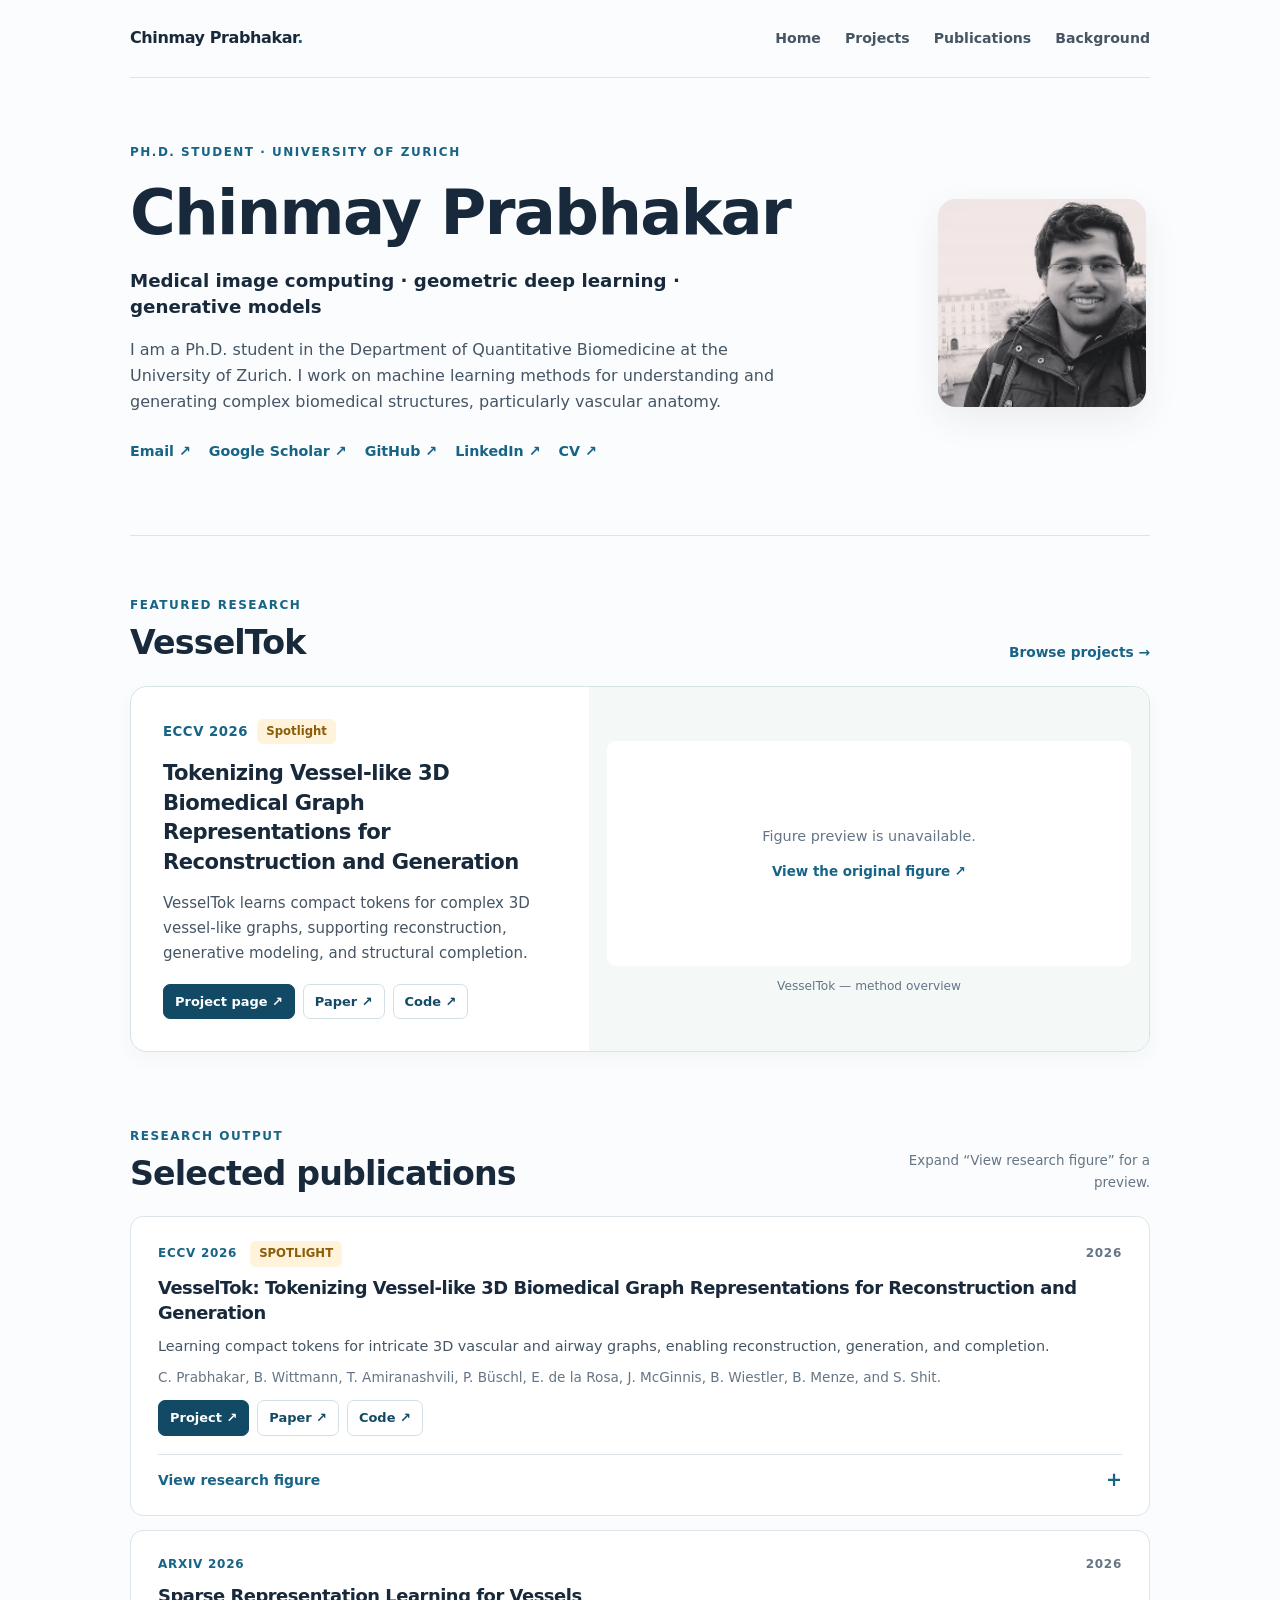
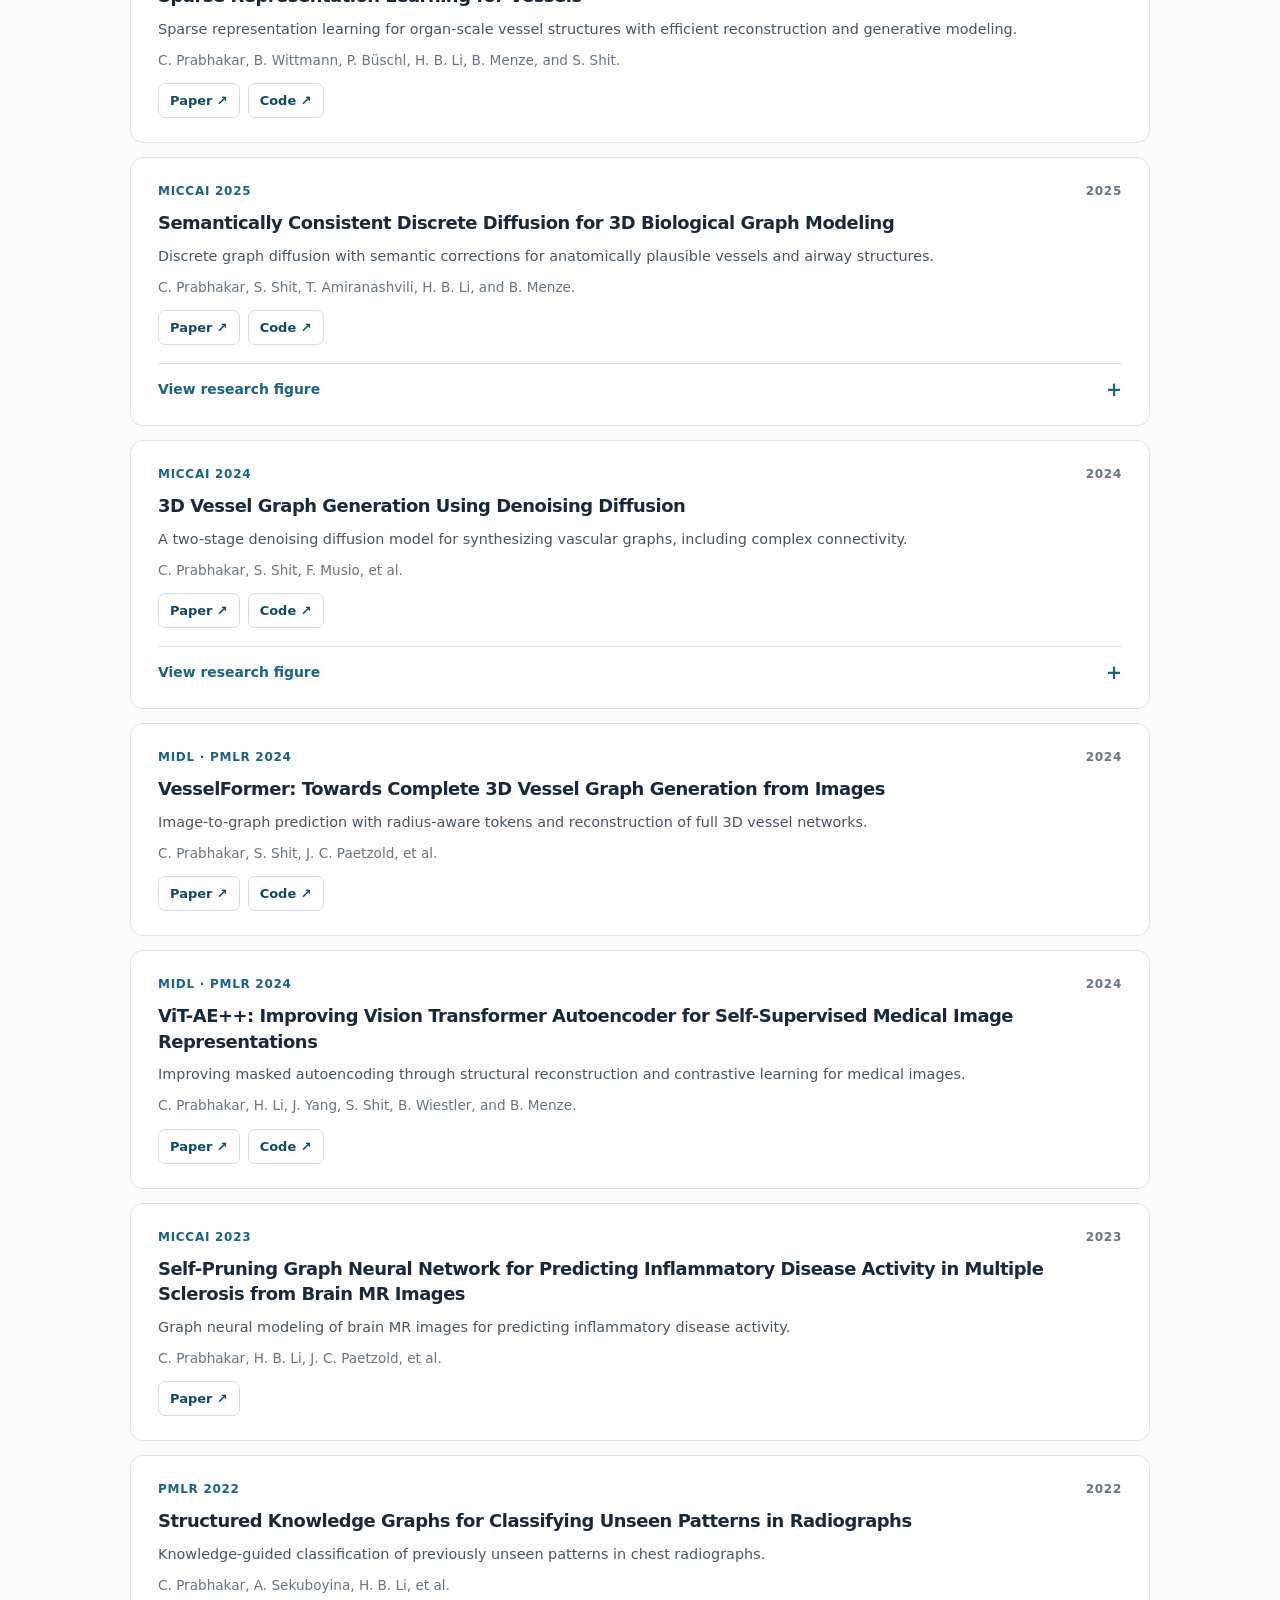
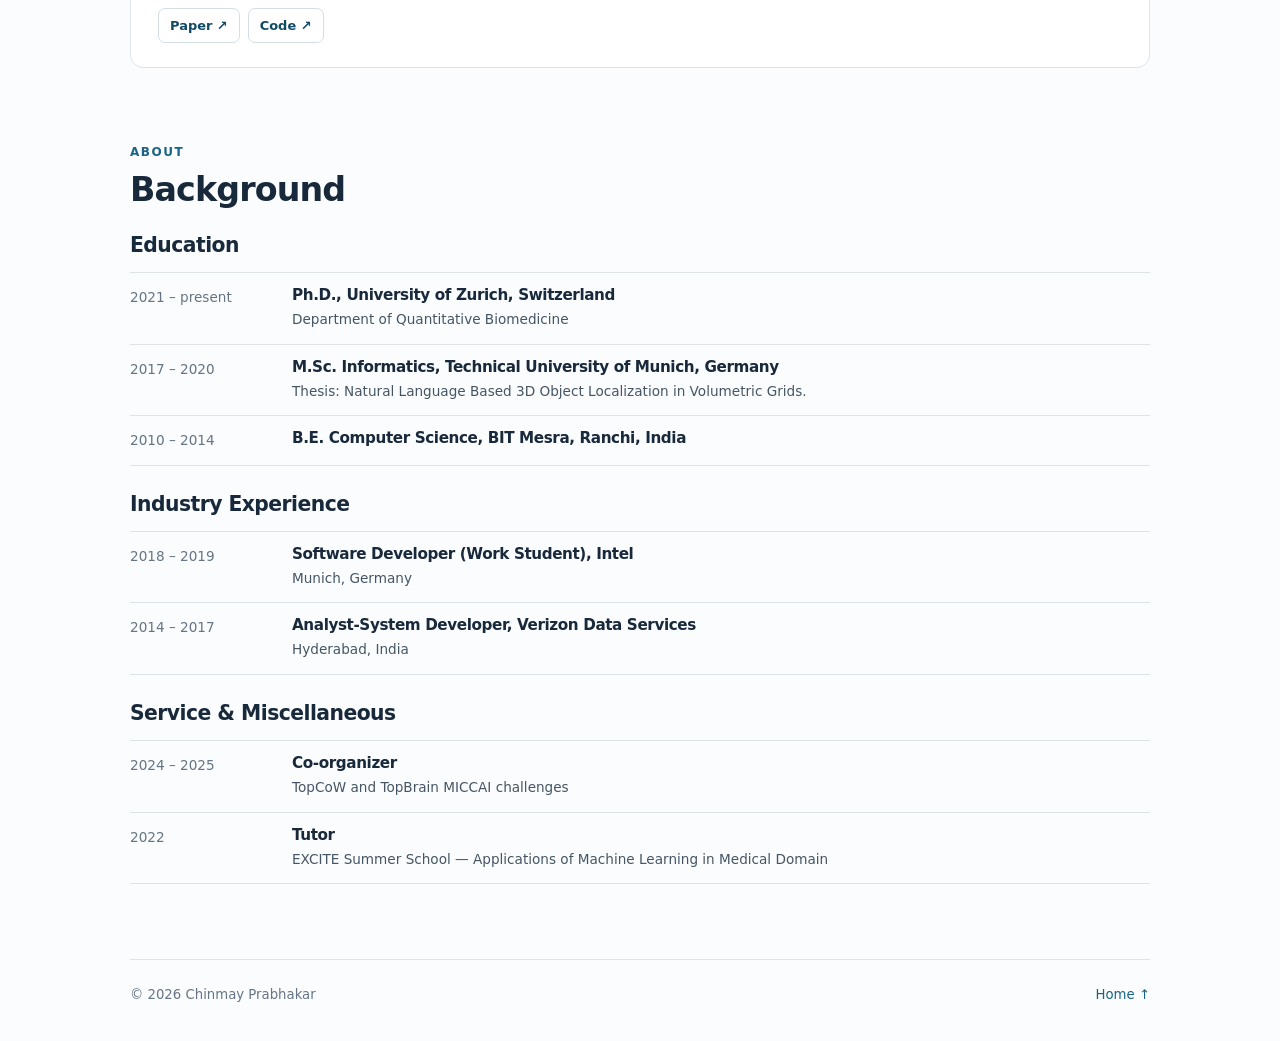
==== commit 2a382494: "attempt 2" ====
--- a/index.html
+++ b/index.html
@@ -1,202 +1,4 @@
-<!DOCTYPE html>
-<html lang="en">
-<head>
-  <meta charset="UTF-8" />
-  <meta name="viewport" content="width=device-width, initial-scale=1.0" />
-  <meta name="description" content="Chinmay Prabhakar — Ph.D. researcher at the University of Zurich working on medical image computing, vascular representations, generative modeling, and graph learning." />
-  <meta property="og:title" content="Chinmay Prabhakar | Research" />
-  <meta property="og:description" content="Medical image computing, vascular modeling, generative AI, and geometric deep learning." />
-  <title>Chinmay Prabhakar | Research</title>
-  <link rel="stylesheet" href="style.css" />
-</head>
-<body>
-<div class="page">
-  <nav class="site-nav" aria-label="Main navigation">
-    <a class="wordmark" href="#top">CP<span class="wordmark-dot">.</span></a>
-    <div class="nav-items">
-      <a href="#research">Research</a>
-      <a href="#publications">Publications</a>
-      <a href="#about">Background</a>
-    </div>
-  </nav>
-  <header class="hero" id="top">
-    <div class="hero-text">
-      <p class="eyebrow"><span class="eyebrow-dot"></span> Ph.D. Student · University of Zurich</p>
-      <h1>Chinmay <span>Prabhakar</span></h1>
-      <p class="hero-lead">Building representations and generative models for complex biomedical structures.</p>
-      <p class="intro">I am a Ph.D. student in the Department of Quantitative Biomedicine at the University of Zurich. My research lies at the intersection of <strong>medical image computing, geometric deep learning, and generative modeling</strong>, with a particular interest in vascular anatomy.</p>
-      <p class="intro">My work spans vessel tokenization, sparse volumetric representations, 3D graph generation, and self-supervised medical imaging.</p>
-      <nav class="links" aria-label="Profile links">
-        <a href="mailto:chinmay.prabhakar@uzh.ch">Email <span aria-hidden="true">↗</span></a>
-        <a href="https://scholar.google.com/citations?user=RDR0FjUAAAAJ&amp;hl=en" target="_blank" rel="noopener noreferrer">Google Scholar <span aria-hidden="true">↗</span></a>
-        <a href="https://github.com/chinmay5" target="_blank" rel="noopener noreferrer">GitHub <span aria-hidden="true">↗</span></a>
-        <a href="https://www.linkedin.com/in/chinmay-prabhakar-0b792389/" target="_blank" rel="noopener noreferrer">LinkedIn <span aria-hidden="true">↗</span></a>
-        <a href="assets/cv.pdf" target="_blank" rel="noopener noreferrer">CV <span aria-hidden="true">↗</span></a>
-      </nav>
-    </div>
-    <div class="hero-image"><img src="assets/profile.png" alt="Portrait of Chinmay Prabhakar" width="250" height="250" /></div>
-  </header>
-  <main>
-    <section class="featured" id="research" aria-labelledby="featured-title">
-      <div class="section-heading"><div><p class="section-kicker">RESEARCH HIGHLIGHT</p><h2 id="featured-title">Featured work</h2></div><a class="subtle-link" href="#publications">All publications <span aria-hidden="true">→</span></a></div>
-      <div class="featured-card">
-        <div class="featured-copy">
-          <div class="featured-eyebrow"><span class="badge-spotlight">✦ ECCV 2026 Spotlight</span></div>
-          <h3><a href="projects/vesseltok/">VesselTok</a></h3>
-          <p class="featured-subtitle">Tokenizing Vessel-like 3D Biomedical Graph Representations for Reconstruction and Generation</p>
-          <p class="featured-description">A compact latent representation for intricate vessel and airway structures, designed for faithful reconstruction and generative modeling.</p>
-          <a class="featured-cta" href="projects/vesseltok/">Explore project <span aria-hidden="true">↗</span></a>
-        </div>
-        <a class="featured-art" href="projects/vesseltok/" aria-label="Visit the VesselTok project page">
-          <img loading="lazy" decoding="async" src="https://raw.githubusercontent.com/chinmay5/vessel_tok/main/vesseltok_overview.png" alt="VesselTok method overview showing graph representations and generative modeling" />
-          <span class="feature-image-note">Research overview · VesselTok</span>
-        </a>
-      </div>
-    </section>
-
-    <section id="publications" aria-labelledby="publication-title">
-      <div class="section-heading"><div><p class="section-kicker">SELECTED WORK</p><h2 id="publication-title">Publications</h2></div><p class="section-note">Select “View representative figure” to expand paper visuals.</p></div>
-      <div class="publication-list">
-<article class="publication publication-highlight">
-    <div class="pub-topline"><span class="pub-venue">ECCV 2026</span><span class="badge-spotlight">✦ Spotlight</span><span class="pub-year">2026</span></div>
-    <h3><a href="projects/vesseltok/">VesselTok: Tokenizing Vessel-like 3D Biomedical Graph Representations for Reconstruction and Generation</a></h3>
-    <p class="pub-desc">Learning compact tokens for intricate 3D vascular and airway graphs, enabling reconstruction, generation, and completion.</p>
-    <p class="pub-authors">C. Prabhakar, B. Wittmann, T. Amiranashvili, P. Büschl, E. de la Rosa, J. McGinnis, B. Wiestler, B. Menze, and S. Shit.</p>
-    <div class="pub-links"><a class="pub-link pub-link-primary" href="projects/vesseltok/">Project page <span aria-hidden="true">↗</span></a> <a class="pub-link" href="https://arxiv.org/abs/2603.18797" target="_blank" rel="noopener noreferrer">Paper</a> <a class="pub-link" href="https://github.com/chinmay5/vessel_tok" target="_blank" rel="noopener noreferrer">Code</a></div>
-    <details class="paper-preview"><summary><span>View representative figure</span><span class="preview-plus" aria-hidden="true">+</span></summary>
-      <figure class="preview-figure"><img loading="lazy" decoding="async" src="https://raw.githubusercontent.com/chinmay5/vessel_tok/main/vesseltok_overview.png" alt="Representative figure for VesselTok: Tokenizing Vessel-like 3D Biomedical Graph Representations for Reconstruction and Generation" />
-      <figcaption>VesselTok overview from the official code repository: graph-informed tokenization and generative modeling.</figcaption></figure></details>
-  </article>
-<article class="publication">
-    <div class="pub-topline"><span class="pub-venue">arXiv 2026</span><span class="pub-year">2026</span></div>
-    <h3><a href="https://arxiv.org/abs/2605.01382" target="_blank" rel="noopener noreferrer">Sparse Representation Learning for Vessels</a></h3>
-    <p class="pub-desc">Sparse representation learning for organ-scale vessel structures with efficient reconstruction and generative modeling.</p>
-    <p class="pub-authors">C. Prabhakar, B. Wittmann, P. Büschl, H. B. Li, B. Menze, and S. Shit.</p>
-    <div class="pub-links"><a class="pub-link" href="https://arxiv.org/abs/2605.01382" target="_blank" rel="noopener noreferrer">Paper</a> <a class="pub-link" href="https://github.com/chinmay5/sparse_representation_learning_for_vessels" target="_blank" rel="noopener noreferrer">Code</a></div>
-    
-  </article>
-<article class="publication">
-    <div class="pub-topline"><span class="pub-venue">MICCAI 2025</span><span class="pub-year">2025</span></div>
-    <h3><a href="https://arxiv.org/abs/2507.04856" target="_blank" rel="noopener noreferrer">Semantically Consistent Discrete Diffusion for 3D Biological Graph Modeling</a></h3>
-    <p class="pub-desc">Discrete graph diffusion with semantic corrections for anatomically plausible vessels and airway structures.</p>
-    <p class="pub-authors">C. Prabhakar, S. Shit, T. Amiranashvili, H. B. Li, and B. Menze.</p>
-    <div class="pub-links"><a class="pub-link" href="https://arxiv.org/abs/2507.04856" target="_blank" rel="noopener noreferrer">Paper</a> <a class="pub-link" href="https://github.com/chinmay5/semantically_consistent_graph_generation" target="_blank" rel="noopener noreferrer">Code</a></div>
-    <details class="paper-preview"><summary><span>View representative figure</span><span class="preview-plus" aria-hidden="true">+</span></summary>
-      <figure class="preview-figure"><img loading="lazy" decoding="async" src="https://raw.githubusercontent.com/chinmay5/semantically_consistent_graph_generation/main/static_resources/overview.png" alt="Representative figure for Semantically Consistent Discrete Diffusion for 3D Biological Graph Modeling" />
-      <figcaption>Method overview from the official MICCAI 2025 code repository.</figcaption></figure></details>
-  </article>
-<article class="publication">
-    <div class="pub-topline"><span class="pub-venue">MICCAI 2024</span><span class="pub-year">2024</span></div>
-    <h3><a href="https://arxiv.org/abs/2407.05842" target="_blank" rel="noopener noreferrer">3D Vessel Graph Generation Using Denoising Diffusion</a></h3>
-    <p class="pub-desc">A two-stage denoising diffusion model for synthesizing vascular graphs, including complex connectivity.</p>
-    <p class="pub-authors">C. Prabhakar, S. Shit, F. Musio, et al.</p>
-    <div class="pub-links"><a class="pub-link" href="https://arxiv.org/abs/2407.05842" target="_blank" rel="noopener noreferrer">Paper</a> <a class="pub-link" href="https://github.com/chinmay5/vessel_diffuse" target="_blank" rel="noopener noreferrer">Code</a></div>
-    <details class="paper-preview"><summary><span>View representative figure</span><span class="preview-plus" aria-hidden="true">+</span></summary>
-      <figure class="preview-figure"><img loading="lazy" decoding="async" src="https://raw.githubusercontent.com/chinmay5/vessel_diffuse/main/static_resources/main_fig.png" alt="Representative figure for 3D Vessel Graph Generation Using Denoising Diffusion" />
-      <figcaption>Overview figure from the official MICCAI 2024 vessel diffusion repository.</figcaption></figure></details>
-  </article>
-<article class="publication">
-    <div class="pub-topline"><span class="pub-venue">MIDL · PMLR 2024</span><span class="pub-year">2024</span></div>
-    <h3><a href="https://proceedings.mlr.press/v227/prabhakar24a.html" target="_blank" rel="noopener noreferrer">VesselFormer: Towards Complete 3D Vessel Graph Generation from Images</a></h3>
-    <p class="pub-desc">Image-to-graph prediction with radius-aware tokens and reconstruction of full 3D vessel networks.</p>
-    <p class="pub-authors">C. Prabhakar, S. Shit, J. C. Paetzold, et al.</p>
-    <div class="pub-links"><a class="pub-link" href="https://proceedings.mlr.press/v227/prabhakar24a.html" target="_blank" rel="noopener noreferrer">Paper</a> <a class="pub-link" href="https://github.com/chinmay5/vesselformer" target="_blank" rel="noopener noreferrer">Code</a></div>
-    
-  </article>
-<article class="publication">
-    <div class="pub-topline"><span class="pub-venue">MIDL · PMLR 2024</span><span class="pub-year">2024</span></div>
-    <h3><a href="https://arxiv.org/abs/2301.07382" target="_blank" rel="noopener noreferrer">ViT-AE++: Improving Vision Transformer Autoencoder for Self-Supervised Medical Image Representations</a></h3>
-    <p class="pub-desc">Improving masked autoencoding through structural reconstruction and contrastive learning for medical images.</p>
-    <p class="pub-authors">C. Prabhakar, H. Li, J. Yang, S. Shit, B. Wiestler, and B. Menze.</p>
-    <div class="pub-links"><a class="pub-link" href="https://arxiv.org/abs/2301.07382" target="_blank" rel="noopener noreferrer">Paper</a> <a class="pub-link" href="https://github.com/chinmay5/vit_ae_plus_plus" target="_blank" rel="noopener noreferrer">Code</a></div>
-    
-  </article>
-<article class="publication">
-    <div class="pub-topline"><span class="pub-venue">MICCAI 2023</span><span class="pub-year">2023</span></div>
-    <h3><a href="https://arxiv.org/abs/2308.16863" target="_blank" rel="noopener noreferrer">Self-Pruning Graph Neural Network for Predicting Inflammatory Disease Activity in Multiple Sclerosis from Brain MR Images</a></h3>
-    <p class="pub-desc">Graph neural modeling of brain MR images for predicting inflammatory disease activity.</p>
-    <p class="pub-authors">C. Prabhakar, H. B. Li, J. C. Paetzold, et al.</p>
-    <div class="pub-links"><a class="pub-link" href="https://arxiv.org/abs/2308.16863" target="_blank" rel="noopener noreferrer">Paper</a></div>
-    
-  </article>
-<article class="publication">
-    <div class="pub-topline"><span class="pub-venue">PMLR 2022</span><span class="pub-year">2022</span></div>
-    <h3><a href="https://proceedings.mlr.press/v194/prabhakar22a.html" target="_blank" rel="noopener noreferrer">Structured Knowledge Graphs for Classifying Unseen Patterns in Radiographs</a></h3>
-    <p class="pub-desc">Knowledge-guided classification of previously unseen patterns in chest radiographs.</p>
-    <p class="pub-authors">C. Prabhakar, A. Sekuboyina, H. B. Li, et al.</p>
-    <div class="pub-links"><a class="pub-link" href="https://proceedings.mlr.press/v194/prabhakar22a.html" target="_blank" rel="noopener noreferrer">Paper</a> <a class="pub-link" href="https://github.com/chinmay5/ml-cxr-gzsl-kg" target="_blank" rel="noopener noreferrer">Code</a></div>
-    
-  </article>
-      </div>
-    </section>
-    <div id="about" class="about-sections">
-<section class="secondary-section">
-<h2>Education</h2>
-<div class="timeline">
-<div class="item">
-<div class="year">2021 – present</div>
-<div>
-<h3>Ph.D., University of Zurich, Switzerland</h3>
-<p>Department of Quantitative Biomedicine</p>
-</div>
-</div>
-<div class="item">
-<div class="year">2017 – 2020</div>
-<div>
-<h3>M.Sc. Informatics, Technical University of Munich, Germany</h3>
-<p>Thesis: Natural Language Based 3D Object Localization in Volumetric Grids.</p>
-</div>
-</div>
-<div class="item">
-<div class="year">2010 – 2014</div>
-<div>
-<h3>B.E. Computer Science, BIT Mesra, Ranchi, India</h3>
-</div>
-</div>
-</div>
-</section>
-<section class="secondary-section">
-<h2>Industry Experience</h2>
-<div class="timeline">
-<div class="item">
-<div class="year">2018 – 2019</div>
-<div>
-<h3>Software Developer (Work Student), Intel</h3>
-<p>Munich, Germany</p>
-</div>
-</div>
-<div class="item">
-<div class="year">2014 – 2017</div>
-<div>
-<h3>Analyst-System Developer, Verizon Data Services</h3>
-<p>Hyderabad, India</p>
-</div>
-</div>
-</div>
-</section>
-<section class="secondary-section">
-<h2>Service &amp; Miscellaneous</h2>
-<div class="timeline">
-<div class="item">
-<div class="year">2024 – 2025</div>
-<div>
-<h3>Co-organizer</h3>
-<p>TopCoW and TopBrain MICCAI challenges</p>
-</div>
-</div>
-<div class="item">
-<div class="year">2022</div>
-<div>
-<h3>Tutor</h3>
-<p>EXCITE Summer School — Applications of Machine Learning in Medical Domain</p>
-</div>
-</div>
-</div>
-</section>
-    </div>
-  </main>
-  <footer><span>© <span id="year">2026</span> Chinmay Prabhakar</span><a href="#top">Back to top ↑</a></footer>
-</div>
-<script>document.getElementById('year').textContent = new Date().getFullYear();</script>
-</body>
-</html>
+<!doctype html><html lang="en"><head><meta charset="utf-8"><meta name="viewport" content="width=device-width, initial-scale=1"><meta name="theme-color" content="#f9fafb"><meta name="description" content="Research in medical image computing, vessel representation learning, generative modeling and geometric deep learning."><title>Chinmay Prabhakar | Research</title><link rel="stylesheet" href="style.css?v=20261014b"></head><body><nav class="nav wrap" aria-label="Main navigation"><a class="brand" href="index.html">Chinmay Prabhakar<span class="brand-dot">.</span></a><div class="nav-links"><a href="index.html" >Home</a><a href="projects/index.html" >Projects</a><a href="#publications" >Publications</a><a href="#background" >Background</a></div></nav><main class="wrap"><header class="hero" id="top"><div class="hero-copy"><div class="eyebrow">Ph.D. Student · University of Zurich</div><h1>Chinmay Prabhakar</h1><p class="hero-tagline">Medical image computing · geometric deep learning · generative models</p><p>I am a Ph.D. student in the Department of Quantitative Biomedicine at the University of Zurich. I work on machine learning methods for understanding and generating complex biomedical structures, particularly vascular anatomy.</p><div class="profile-links"><a href="mailto:chinmay.prabhakar@uzh.ch">Email ↗</a><a href="https://scholar.google.com/citations?user=RDR0FjUAAAAJ&amp;hl=en" target="_blank" rel="noopener noreferrer">Google Scholar ↗</a><a href="https://github.com/chinmay5" target="_blank" rel="noopener noreferrer">GitHub ↗</a><a href="https://www.linkedin.com/in/chinmay-prabhakar-0b792389/" target="_blank" rel="noopener noreferrer">LinkedIn ↗</a><a href="assets/cv.pdf" target="_blank" rel="noopener noreferrer">CV ↗</a></div></div><div class="portrait"><img src="assets/profile.png" alt="Portrait of Chinmay Prabhakar" width="208" height="208"><div class="portrait-initials" aria-hidden="true">CP</div></div></header>
+<section class="section" id="research"><div class="section-heading"><div><p class="kicker">Featured research</p><h2>VesselTok</h2></div><a class="text-link" href="projects/index.html">Browse projects →</a></div><article class="featured-work"><div class="featured-main"><p class="venue-line">ECCV 2026 <span class="highlight-label">Spotlight</span></p><h3>Tokenizing Vessel-like 3D Biomedical Graph Representations for Reconstruction and Generation</h3><p>VesselTok learns compact tokens for complex 3D vessel-like graphs, supporting reconstruction, generative modeling, and structural completion.</p><div class="chips"><a class="chip chip-filled" href="projects/vesseltok/index.html">Project page ↗</a><a class="chip" href="https://arxiv.org/abs/2603.18797" target="_blank" rel="noopener noreferrer">Paper ↗</a><a class="chip" href="https://github.com/chinmay5/vessel_tok" target="_blank" rel="noopener noreferrer">Code ↗</a></div></div><div class="featured-figure"><div class="figure-frame "><img class="remote-image" src="https://raw.githubusercontent.com/chinmay5/vessel_tok/main/vesseltok_overview.png" alt="Overview of the VesselTok pipeline" loading="lazy" decoding="async" /><div class="figure-error"><span>Figure preview is unavailable.</span><a href="https://github.com/chinmay5/vessel_tok/blob/main/vesseltok_overview.png" target="_blank" rel="noopener noreferrer">View the original figure ↗</a></div></div><p class="fig-caption">VesselTok — method overview</p></div></article></section>
+<section class="section" id="publications"><div class="section-heading"><div><p class="kicker">Research output</p><h2>Selected publications</h2></div><p class="section-aside">Expand “View research figure” for a preview.</p></div><div class="publication-list"><article class="publication" id="paper-0"><div class="pub-meta"><span>ECCV 2026</span><span class="highlight-label">Spotlight</span><span class="pub-year">2026</span></div><h3><a href="projects/vesseltok/index.html">VesselTok: Tokenizing Vessel-like 3D Biomedical Graph Representations for Reconstruction and Generation</a></h3><p class="pub-description">Learning compact tokens for intricate 3D vascular and airway graphs, enabling reconstruction, generation, and completion.</p><p class="authors">C. Prabhakar, B. Wittmann, T. Amiranashvili, P. Büschl, E. de la Rosa, J. McGinnis, B. Wiestler, B. Menze, and S. Shit.</p><div class="chips"><a class="chip chip-filled" href="projects/vesseltok/index.html">Project <span aria-hidden="true">↗</span></a><a class="chip " href="https://arxiv.org/abs/2603.18797" target="_blank" rel="noopener noreferrer">Paper <span aria-hidden="true">↗</span></a><a class="chip " href="https://github.com/chinmay5/vessel_tok" target="_blank" rel="noopener noreferrer">Code <span aria-hidden="true">↗</span></a></div><details class="preview"><summary>View research figure <span aria-hidden="true" class="plus">+</span></summary><div class="figure-frame "><img class="remote-image" src="https://raw.githubusercontent.com/chinmay5/vessel_tok/main/vesseltok_overview.png" alt="VesselTok pipeline overview" loading="lazy" decoding="async" /><div class="figure-error"><span>Figure preview is unavailable.</span><a href="https://github.com/chinmay5/vessel_tok/blob/main/vesseltok_overview.png" target="_blank" rel="noopener noreferrer">View the original figure ↗</a></div></div><p class="fig-caption">VesselTok pipeline overview.</p></details></article><article class="publication" id="paper-1"><div class="pub-meta"><span>arXiv 2026</span><span class="pub-year">2026</span></div><h3><a href="https://arxiv.org/abs/2605.01382" target="_blank" rel="noopener noreferrer">Sparse Representation Learning for Vessels</a></h3><p class="pub-description">Sparse representation learning for organ-scale vessel structures with efficient reconstruction and generative modeling.</p><p class="authors">C. Prabhakar, B. Wittmann, P. Büschl, H. B. Li, B. Menze, and S. Shit.</p><div class="chips"><a class="chip " href="https://arxiv.org/abs/2605.01382" target="_blank" rel="noopener noreferrer">Paper <span aria-hidden="true">↗</span></a><a class="chip " href="https://github.com/chinmay5/sparse_representation_learning_for_vessels" target="_blank" rel="noopener noreferrer">Code <span aria-hidden="true">↗</span></a></div></article><article class="publication" id="paper-2"><div class="pub-meta"><span>MICCAI 2025</span><span class="pub-year">2025</span></div><h3><a href="https://arxiv.org/abs/2507.04856" target="_blank" rel="noopener noreferrer">Semantically Consistent Discrete Diffusion for 3D Biological Graph Modeling</a></h3><p class="pub-description">Discrete graph diffusion with semantic corrections for anatomically plausible vessels and airway structures.</p><p class="authors">C. Prabhakar, S. Shit, T. Amiranashvili, H. B. Li, and B. Menze.</p><div class="chips"><a class="chip " href="https://arxiv.org/abs/2507.04856" target="_blank" rel="noopener noreferrer">Paper <span aria-hidden="true">↗</span></a><a class="chip " href="https://github.com/chinmay5/semantically_consistent_graph_generation" target="_blank" rel="noopener noreferrer">Code <span aria-hidden="true">↗</span></a></div><details class="preview"><summary>View research figure <span aria-hidden="true" class="plus">+</span></summary><div class="figure-frame "><img class="remote-image" src="https://raw.githubusercontent.com/chinmay5/semantically_consistent_graph_generation/main/static_resources/overview.png" alt="Overview of semantically consistent discrete diffusion" loading="lazy" decoding="async" /><div class="figure-error"><span>Figure preview is unavailable.</span><a href="https://github.com/chinmay5/semantically_consistent_graph_generation/blob/main/static_resources/overview.png" target="_blank" rel="noopener noreferrer">View the original figure ↗</a></div></div><p class="fig-caption">Overview of semantically consistent discrete diffusion.</p></details></article><article class="publication" id="paper-3"><div class="pub-meta"><span>MICCAI 2024</span><span class="pub-year">2024</span></div><h3><a href="https://arxiv.org/abs/2407.05842" target="_blank" rel="noopener noreferrer">3D Vessel Graph Generation Using Denoising Diffusion</a></h3><p class="pub-description">A two-stage denoising diffusion model for synthesizing vascular graphs, including complex connectivity.</p><p class="authors">C. Prabhakar, S. Shit, F. Musio, et al.</p><div class="chips"><a class="chip " href="https://arxiv.org/abs/2407.05842" target="_blank" rel="noopener noreferrer">Paper <span aria-hidden="true">↗</span></a><a class="chip " href="https://github.com/chinmay5/vessel_diffuse" target="_blank" rel="noopener noreferrer">Code <span aria-hidden="true">↗</span></a></div><details class="preview"><summary>View research figure <span aria-hidden="true" class="plus">+</span></summary><div class="figure-frame "><img class="remote-image" src="https://raw.githubusercontent.com/chinmay5/vessel_diffuse/main/static_resources/main_fig.png" alt="3D vessel graph diffusion overview" loading="lazy" decoding="async" /><div class="figure-error"><span>Figure preview is unavailable.</span><a href="https://github.com/chinmay5/vessel_diffuse/blob/main/static_resources/main_fig.png" target="_blank" rel="noopener noreferrer">View the original figure ↗</a></div></div><p class="fig-caption">3D vessel graph diffusion overview.</p></details></article><article class="publication" id="paper-4"><div class="pub-meta"><span>MIDL · PMLR 2024</span><span class="pub-year">2024</span></div><h3><a href="https://proceedings.mlr.press/v227/prabhakar24a.html" target="_blank" rel="noopener noreferrer">VesselFormer: Towards Complete 3D Vessel Graph Generation from Images</a></h3><p class="pub-description">Image-to-graph prediction with radius-aware tokens and reconstruction of full 3D vessel networks.</p><p class="authors">C. Prabhakar, S. Shit, J. C. Paetzold, et al.</p><div class="chips"><a class="chip " href="https://proceedings.mlr.press/v227/prabhakar24a.html" target="_blank" rel="noopener noreferrer">Paper <span aria-hidden="true">↗</span></a><a class="chip " href="https://github.com/chinmay5/vesselformer" target="_blank" rel="noopener noreferrer">Code <span aria-hidden="true">↗</span></a></div></article><article class="publication" id="paper-5"><div class="pub-meta"><span>MIDL · PMLR 2024</span><span class="pub-year">2024</span></div><h3><a href="https://arxiv.org/abs/2301.07382" target="_blank" rel="noopener noreferrer">ViT-AE++: Improving Vision Transformer Autoencoder for Self-Supervised Medical Image Representations</a></h3><p class="pub-description">Improving masked autoencoding through structural reconstruction and contrastive learning for medical images.</p><p class="authors">C. Prabhakar, H. Li, J. Yang, S. Shit, B. Wiestler, and B. Menze.</p><div class="chips"><a class="chip " href="https://arxiv.org/abs/2301.07382" target="_blank" rel="noopener noreferrer">Paper <span aria-hidden="true">↗</span></a><a class="chip " href="https://github.com/chinmay5/vit_ae_plus_plus" target="_blank" rel="noopener noreferrer">Code <span aria-hidden="true">↗</span></a></div></article><article class="publication" id="paper-6"><div class="pub-meta"><span>MICCAI 2023</span><span class="pub-year">2023</span></div><h3><a href="https://arxiv.org/abs/2308.16863" target="_blank" rel="noopener noreferrer">Self-Pruning Graph Neural Network for Predicting Inflammatory Disease Activity in Multiple Sclerosis from Brain MR Images</a></h3><p class="pub-description">Graph neural modeling of brain MR images for predicting inflammatory disease activity.</p><p class="authors">C. Prabhakar, H. B. Li, J. C. Paetzold, et al.</p><div class="chips"><a class="chip " href="https://arxiv.org/abs/2308.16863" target="_blank" rel="noopener noreferrer">Paper <span aria-hidden="true">↗</span></a></div></article><article class="publication" id="paper-7"><div class="pub-meta"><span>PMLR 2022</span><span class="pub-year">2022</span></div><h3><a href="https://proceedings.mlr.press/v194/prabhakar22a.html" target="_blank" rel="noopener noreferrer">Structured Knowledge Graphs for Classifying Unseen Patterns in Radiographs</a></h3><p class="pub-description">Knowledge-guided classification of previously unseen patterns in chest radiographs.</p><p class="authors">C. Prabhakar, A. Sekuboyina, H. B. Li, et al.</p><div class="chips"><a class="chip " href="https://proceedings.mlr.press/v194/prabhakar22a.html" target="_blank" rel="noopener noreferrer">Paper <span aria-hidden="true">↗</span></a><a class="chip " href="https://github.com/chinmay5/ml-cxr-gzsl-kg" target="_blank" rel="noopener noreferrer">Code <span aria-hidden="true">↗</span></a></div></article></div></section>
+<section class="section" id="background"><div class="section-heading"><div><p class="kicker">About</p><h2>Background</h2></div></div><div class="background-grid"><section class="background-section"><h2>Education</h2><div class="timeline"><div class="timeline-item"><div class="timeline-year">2021 – present</div><div><h3>Ph.D., University of Zurich, Switzerland</h3><p>Department of Quantitative Biomedicine</p></div></div><div class="timeline-item"><div class="timeline-year">2017 – 2020</div><div><h3>M.Sc. Informatics, Technical University of Munich, Germany</h3><p>Thesis: Natural Language Based 3D Object Localization in Volumetric Grids.</p></div></div><div class="timeline-item"><div class="timeline-year">2010 – 2014</div><div><h3>B.E. Computer Science, BIT Mesra, Ranchi, India</h3></div></div></div></section><section class="background-section"><h2>Industry Experience</h2><div class="timeline"><div class="timeline-item"><div class="timeline-year">2018 – 2019</div><div><h3>Software Developer (Work Student), Intel</h3><p>Munich, Germany</p></div></div><div class="timeline-item"><div class="timeline-year">2014 – 2017</div><div><h3>Analyst-System Developer, Verizon Data Services</h3><p>Hyderabad, India</p></div></div></div></section><section class="background-section"><h2>Service &amp; Miscellaneous</h2><div class="timeline"><div class="timeline-item"><div class="timeline-year">2024 – 2025</div><div><h3>Co-organizer</h3><p>TopCoW and TopBrain MICCAI challenges</p></div></div><div class="timeline-item"><div class="timeline-year">2022</div><div><h3>Tutor</h3><p>EXCITE Summer School — Applications of Machine Learning in Medical Domain</p></div></div></div></section></div></section></main><footer class="site-footer wrap"><span>© <span data-current-year>2026</span> Chinmay Prabhakar</span><a href="index.html">Home ↑</a></footer><script>document.querySelectorAll('.remote-image').forEach(img=>{const frame=img.closest('.figure-frame');const fail=()=>frame?.classList.add('image-failed');const load=()=>frame?.classList.add('image-ready');img.addEventListener('error',fail);img.addEventListener('load',load);if(img.complete){if(img.naturalWidth)load();else fail()}});document.querySelectorAll('.portrait img').forEach(img=>{img.addEventListener('error',()=>img.closest('.portrait')?.classList.add('image-failed'));if(img.complete&&!img.naturalWidth)img.closest('.portrait')?.classList.add('image-failed')});document.querySelectorAll('[data-current-year]').forEach(el=>el.textContent=new Date().getFullYear());</script></body></html>
--- a/style.css
+++ b/style.css
@@ -1,189 +1,36 @@
-/* Academic research site. All pages share this file. No frameworks or build tools required. */
-:root {
-  --bg: #fafbf9;
-  --surface: #ffffff;
-  --ink: #172c3b;
-  --body: #384c5a;
-  --muted: #657787;
-  --line: #dce4e8;
-  --blue: #1b5e7b;
-  --blue-deep: #123b55;
-  --mint: #e7f3f0;
-  --gold: #94620d;
-  --gold-bg: #fff1d8;
-  --shadow: 0 20px 60px rgba(23,44,59,.065);
-}
-* { box-sizing: border-box; }
-html { scroll-behavior: smooth; }
-body { margin: 0; color: var(--ink); background: var(--bg); font-family: Inter, ui-sans-serif, -apple-system, BlinkMacSystemFont, "Segoe UI", sans-serif; line-height: 1.65; -webkit-font-smoothing: antialiased; }
-img { max-width: 100%; }
-a { color: var(--blue); text-decoration: none; }
-a:hover { text-decoration: underline; }
-a:focus-visible, button:focus-visible, summary:focus-visible { outline: 3px solid #4ca2ae; outline-offset: 3px; }
-.page { max-width: 1060px; margin: 0 auto; padding: 0 34px 62px; }
-.site-nav { display: flex; justify-content: space-between; align-items: center; gap: 22px; padding: 25px 0; border-bottom: 1px solid var(--line); }
-.wordmark { font-weight: 840; font-size: 1.4rem; color: var(--ink); letter-spacing: -.065em; line-height: 1; }
-.wordmark:hover { text-decoration: none; }
-.wordmark-dot { color: #38a79d; }
-.nav-items { display: flex; flex-wrap: wrap; justify-content: flex-end; gap: 22px; }
-.nav-items a { color: var(--body); font-size: .86rem; font-weight: 600; }
-.nav-items a:hover { color: var(--blue); }
-.hero { display: grid; grid-template-columns: minmax(0,1fr) 230px; gap: 68px; align-items: center; padding: 78px 0 79px; }
-.eyebrow, .section-kicker { color: var(--blue); text-transform: uppercase; font-size: .73rem; letter-spacing: .13em; font-weight: 800; }
-.eyebrow { margin: 0 0 20px; display: flex; gap: 9px; align-items: center; }
-.eyebrow-dot { width: 7px; height: 7px; border-radius: 50%; background: #39a897; display: inline-block; }
-h1,h2,h3,p { overflow-wrap: break-word; }
-h1,h2,h3 { line-height: 1.22; letter-spacing: -.035em; }
-h1 { margin: 0; font-size: clamp(2.75rem, 5.9vw, 4.6rem); font-weight: 820; }
-.hero h1 span { color: var(--blue); }
-.hero-lead { font-size: clamp(1.11rem,2.1vw,1.37rem); font-weight: 640; line-height: 1.47; max-width: 590px; margin: 22px 0 19px; color: var(--ink); }
-.intro { font-size: .94rem; color: var(--body); margin: 0 0 11px; max-width: 71ch; }
-.intro strong { font-weight: 680; color: var(--ink); }
-.hero-image { align-self: start; padding-top: 22px; }
-.hero-image img { display: block; width: 225px; height: 225px; object-fit: cover; object-position: center; border-radius: 24px; box-shadow: 0 16px 40px rgba(23,44,59,.10); background: #e7efef; }
-.links { display: flex; flex-wrap: wrap; gap: 10px 20px; margin-top: 27px; }
-.links a { font-size: .88rem; font-weight: 700; }
-.links a span { font-size: .76rem; }
-main section { margin-bottom: 62px; scroll-margin-top: 25px; }
-.section-heading { display: flex; align-items: end; justify-content: space-between; gap: 22px; margin-bottom: 22px; }
-.section-heading .section-kicker { margin: 0 0 8px; }
-h2 { font-size: clamp(1.55rem,3vw,2.04rem); margin: 0; }
-.subtle-link, .section-note { font-size: .86rem; }
-.subtle-link { font-weight: 730; white-space: nowrap; }
-.section-note { color: var(--muted); max-width: 230px; text-align: right; line-height: 1.5; margin: 0; }
-.featured-card { display: grid; grid-template-columns: minmax(0,.92fr) minmax(0,1.08fr); border: 1px solid #cbdedb; border-radius: 20px; background: linear-gradient(138deg, #f5faf8 0%, #e6f2ef 100%); overflow: hidden; box-shadow: var(--shadow); }
-.featured-copy { padding: clamp(22px,4vw,40px); display: flex; flex-direction: column; align-items: flex-start; }
-.featured-eyebrow { margin-bottom: 21px; }
-.badge-spotlight { display: inline-flex; align-items: center; border: 1px solid #ecd1a0; background: var(--gold-bg); color: #80540a; border-radius: 99px; padding: 4px 11px; font-size: .73rem; font-weight: 810; letter-spacing: .018em; white-space: nowrap; }
-.featured-copy h3 { font-size: clamp(2.1rem,4vw,3rem); margin: 0 0 7px; }
-.featured-copy h3 a { color: var(--ink); }
-.featured-subtitle { font-size: 1.04rem; color: var(--blue-deep); font-weight: 670; margin: 0 0 15px; line-height: 1.52; }
-.featured-description { font-size: .92rem; color: var(--body); margin: 0 0 20px; }
-.featured-cta { margin-top: auto; border-radius: 999px; background: var(--blue-deep); color: #fff; padding: 11px 19px; font-size: .87rem; font-weight: 750; }
-.featured-cta:hover { text-decoration: none; background: #235b72; }
-.featured-art { background: #fff; padding: 18px 18px 12px; min-width: 0; display: flex; flex-direction: column; justify-content: center; gap: 9px; }
-.featured-art:hover { text-decoration: none; }
-.featured-art img { width: 100%; max-height: 330px; object-fit: contain; border-radius: 9px; }
-.feature-image-note { text-align: right; color: var(--muted); font-size: .7rem; }
-.publication-list { display: grid; gap: 13px; }
-.publication { padding: 22px 25px; background: var(--surface); border: 1px solid var(--line); border-radius: 16px; transition: border-color .18s ease, box-shadow .18s ease; }
-.publication:hover { border-color: #b4ccd3; box-shadow: 0 10px 32px rgba(30,58,79,.045); }
-.publication-highlight { border-left: 4px solid #3c9c94; }
-.pub-topline { display: flex; gap: 9px; align-items: center; flex-wrap: wrap; margin-bottom: 10px; }
-.pub-venue { text-transform: uppercase; letter-spacing: .075em; font-weight: 790; color: var(--blue); font-size: .73rem; }
-.pub-year { margin-left: auto; color: var(--muted); font-size: .77rem; }
-.publication h3 { font-size: 1.13rem; line-height: 1.38; margin: 0 0 9px; font-weight: 750; letter-spacing: -.02em; }
-.publication h3 a { color: var(--ink); }
-.publication h3 a:hover { color: var(--blue); }
-.pub-desc { margin: 0 0 8px; color: var(--body); font-size: .92rem; }
-.pub-authors { margin: 0; color: var(--muted); font-size: .83rem; line-height: 1.6; }
-.pub-links { display: flex; gap: 8px; flex-wrap: wrap; margin-top: 16px; }
-.pub-link { font-size: .79rem; font-weight: 740; padding: 6px 12px; border: 1px solid #d5e2e7; border-radius: 8px; background: #f8fbfc; }
-.pub-link:hover { text-decoration: none; background: #edf6f6; }
-.pub-link-primary { background: #e8f2f1; border-color: #bfdad6; }
-.paper-preview { margin-top: 16px; border-top: 1px solid var(--line); }
-.paper-preview summary { display: flex; justify-content: space-between; align-items: center; cursor: pointer; padding: 12px 0 0; color: var(--blue); font-weight: 750; font-size: .83rem; list-style: none; }
-.paper-preview summary::-webkit-details-marker { display: none; }
-.preview-plus { font-size: 1.24rem; line-height: 1; font-weight: 430; transition: transform .2s; }
-.paper-preview[open] .preview-plus { transform: rotate(45deg); }
-.preview-figure { margin: 16px 0 0; border-radius: 12px; padding: 14px; border: 1px solid #e4e9e9; background: #fff; }
-.preview-figure img { display: block; width: 100%; height: auto; max-height: 600px; object-fit: contain; }
-.preview-figure figcaption { margin-top: 10px; font-size: .78rem; color: var(--muted); text-align: center; }
-.about-sections { padding-top: 3px; }
-.secondary-section { margin-bottom: 35px; }
-.secondary-section h2 { border-top: 1px solid var(--line); padding-top: 24px; margin-bottom: 18px; font-size: 1.55rem; }
-.timeline { display: grid; gap: 10px; }
-.item { display: grid; grid-template-columns: 155px minmax(0,1fr); gap: 20px; background: var(--surface); border: 1px solid var(--line); border-radius: 12px; padding: 17px 20px; }
-.item .year { color: var(--muted); font-size: .82rem; white-space: nowrap; padding-top: 3px; }
-.item h3 { font-size: .95rem; line-height: 1.5; margin: 0 0 4px; letter-spacing: -.015em; }
-.item p { margin: 0; color: var(--body); font-size: .86rem; }
-footer { margin-top: 35px; padding-top: 25px; border-top: 1px solid var(--line); display: flex; align-items: center; justify-content: space-between; flex-wrap: wrap; gap: 12px; color: var(--muted); font-size: .8rem; }
-footer a { font-weight: 700; }
-
-/* VesselTok project page */
-.project-page .site-nav { margin-bottom: 38px; }
-.project-hero { text-align: center; max-width: 880px; margin: 0 auto 42px; }
-.breadcrumb { display: inline-block; color: var(--muted); font-size: .83rem; font-weight: 650; margin: 0 0 30px; }
-.project-venue { margin: 0 0 13px; }
-.project-hero h1 { font-size: clamp(3.5rem,9vw,6rem); letter-spacing: -.065em; }
-.project-title-sub { font-size: clamp(1.25rem, 2.7vw,1.67rem); line-height: 1.43; color: var(--body); max-width: 810px; margin: 13px auto 21px; font-weight: 590; }
-.project-authors { max-width: 840px; font-size: .91rem; color: var(--muted); line-height: 2; margin: 0 auto; }
-.project-authors a { font-weight: 750; }
-.project-actions { display: flex; gap: 11px; justify-content: center; flex-wrap: wrap; margin-top: 27px; }
-.project-actions a, .resource-buttons a { background: #fff; border: 1px solid #cfdfe5; color: var(--blue-deep); font-weight: 760; font-size: .87rem; border-radius: 9px; padding: 10px 17px; }
-.project-actions a:hover, .resource-buttons a:hover { text-decoration: none; background: #edf6f4; }
-.project-actions .action-main { background: var(--blue-deep); color: #fff; border-color: var(--blue-deep); }
-.project-actions .action-main:hover { background: var(--blue); }
-.project-figure-block { margin-bottom: 69px !important; }
-.project-figure { margin: 0; padding: 19px; background: #fff; border-radius: 17px; border: 1px solid var(--line); box-shadow: var(--shadow); }
-.project-figure img { display: block; width: 100%; max-height: 720px; object-fit: contain; }
-.project-figure figcaption { font-size: .78rem; color: var(--muted); text-align: center; margin-top: 12px; }
-.project-summary, .project-details, .citation-section { max-width: 950px; margin-left: auto; margin-right: auto; }
-.project-summary { border-left: 4px solid #489c92; padding: 0 0 0 28px; }
-.project-summary .section-kicker, .project-details .section-kicker, .resource-panel .section-kicker, .citation-section .section-kicker { margin: 0 0 10px; }
-.project-summary h2, .project-details h2, .resource-panel h2, .citation-section h2 { margin: 0 0 19px; }
-.summary-lead { font-size: clamp(1.15rem, 2.35vw,1.43rem); line-height: 1.65; color: var(--body); margin: 0; max-width: 850px; }
-.method-grid { display: grid; grid-template-columns: repeat(3,minmax(0,1fr)); gap: 14px; }
-.method-card { border: 1px solid var(--line); background: var(--surface); border-radius: 14px; padding: 24px; }
-.method-number { display: inline-block; font-size: .82rem; font-weight: 830; letter-spacing: .08em; color: #359488; margin-bottom: 15px; }
-.method-card h3, .application-grid h3 { margin: 0 0 9px; font-size: 1.05rem; }
-.method-card p, .application-grid p { margin: 0; color: var(--body); font-size: .89rem; line-height: 1.65; }
-.application-grid { display: grid; grid-template-columns: repeat(3,minmax(0,1fr)); gap: 28px; }
-.application-grid > div { border-top: 3px solid #a7d8cf; padding-top: 19px; }
-.resource-panel { padding: 32px 38px; background: #edf4f3; border: 1px solid #d3e4df; border-radius: 16px; display: flex; justify-content: space-between; align-items: center; gap: 27px; }
-.resource-panel h2 { margin-bottom: 11px; }
-.resource-panel p:not(.section-kicker) { color: var(--body); max-width: 670px; font-size: .9rem; margin: 0; }
-.resource-buttons { display: grid; flex-shrink: 0; gap: 10px; }
-.resource-buttons a { text-align: center; }
-.citation-header { display: flex; justify-content: space-between; align-items: center; gap: 15px; }
-.citation-header h2 { margin-bottom: 16px; }
-.copy-button { border: 1px solid #c9dce0; border-radius: 8px; color: var(--blue-deep); background: white; cursor: pointer; font-family: inherit; font-size: .79rem; font-weight: 750; padding: 9px 15px; }
-.copy-button:hover { background: #edf6f4; }
-#bibtex { margin: 0; white-space: pre-wrap; overflow-wrap: anywhere; border-radius: 12px; padding: 22px; color: #e8f2f4; background: #142f42; font-size: .77rem; line-height: 1.8; }
-.citation-note { color: var(--muted); font-size: .8rem; margin: 11px 0 0; }
-@media (max-width: 830px) {
- .page { padding: 0 22px 45px; }
- .hero { grid-template-columns: minmax(0,1fr) 175px; gap: 30px; padding: 55px 0; }
- .hero-image img { width: 170px; height: 170px; }
- .featured-card { grid-template-columns: 1fr 1fr; }
- .featured-copy { padding: 23px; }
- .project-figure { padding: 12px; }
- .resource-panel { flex-direction: column; align-items: stretch; }
- .resource-buttons { display: flex; flex-wrap: wrap; }
-}
-@media (max-width: 640px) {
- .page { padding: 0 17px 34px; }
- .site-nav { padding: 19px 0; }
- .nav-items { gap: 14px; }
- .nav-items a { font-size: .77rem; }
- .hero { display: flex; flex-direction: column-reverse; align-items: flex-start; gap: 22px; padding: 36px 0 53px; }
- .hero-image { padding: 0; }
- .hero-image img { width: 145px; height: 145px; border-radius: 18px; }
- .hero h1 { font-size: clamp(2.65rem, 10.5vw, 3.5rem); }
- .hero-lead { margin-top: 17px; }
- .links { gap: 12px 17px; }
- .section-heading { flex-direction: column; align-items: flex-start; gap: 8px; }
- .section-note { max-width: none; text-align: left; }
- .featured-card { grid-template-columns: 1fr; }
- .featured-art { min-height: 215px; }
- .featured-art img { max-height: 270px; }
- .publication { padding: 17px; }
- .publication h3 { font-size: 1.03rem; }
- .pub-year { margin-left: 0; }
- .item { grid-template-columns: 1fr; gap: 3px; padding: 15px 17px; }
- .item .year { padding: 0; }
- main section { margin-bottom: 48px; }
- .project-page .site-nav { margin-bottom: 23px; }
- .breadcrumb { margin-bottom: 25px; }
- .project-title-sub { font-size: 1.25rem; }
- .project-authors { font-size: .85rem; }
- .project-actions { gap: 8px; }
- .project-actions a { padding: 9px 12px; }
- .project-summary { padding-left: 17px; }
- .method-grid, .application-grid { grid-template-columns: 1fr; gap: 12px; }
- .method-card { padding: 20px; }
- .application-grid { gap: 17px; }
- .resource-panel { padding: 23px; }
- #bibtex { font-size: .68rem; padding: 17px; }
-}
-@media (prefers-reduced-motion: reduce) { *, *::before, *::after { scroll-behavior: auto !important; transition: none !important; } }
+/* Personal academic website. Shared styles for homepage and project pages. */
+:root { --ink:#18293b; --body:#455564; --muted:#657585; --accent:#176486; --accent-dark:#124a65; --paper:#fff; --bg:#fbfcfd; --line:#dce4e9; --soft:#f0f6f8; --highlight:#edf8f5; }
+*{box-sizing:border-box}
+html{scroll-behavior:smooth}
+body{margin:0;background:var(--bg);color:var(--ink);font:16px/1.65 Inter,ui-sans-serif,system-ui,-apple-system,BlinkMacSystemFont,"Segoe UI",sans-serif;-webkit-font-smoothing:antialiased}
+a{color:var(--accent);text-decoration:none}a:hover{text-decoration:underline}a:focus-visible,button:focus-visible,summary:focus-visible{outline:3px solid #43a8c9;outline-offset:3px}
+img{max-width:100%;height:auto}
+.wrap{width:min(100% - 48px,1020px);margin-inline:auto}
+.nav{display:flex;align-items:center;justify-content:space-between;gap:24px;min-height:78px;border-bottom:1px solid var(--line)}
+.brand{color:var(--ink);font-size:1rem;font-weight:750;white-space:nowrap;letter-spacing:-.025em}.brand:hover{text-decoration:none}.brand-dot{color:var(--accent)}
+.nav-links{display:flex;flex-wrap:wrap;gap:8px 24px}.nav-links a{color:var(--body);font-size:.88rem;font-weight:550}.nav-links a:hover,.nav-links a[aria-current="page"]{color:var(--accent)}
+h1,h2,h3{letter-spacing:-.026em;line-height:1.25}h1{font-size:clamp(2.5rem,5vw,3.9rem)}h2{font-size:clamp(1.65rem,2.6vw,2.15rem)}h3{font-size:1.16rem}
+p{margin:0 0 1rem}.eyebrow,.kicker{font-size:.75rem;font-weight:760;letter-spacing:.125em;text-transform:uppercase;color:var(--accent)}
+.hero{display:grid;grid-template-columns:minmax(0,1fr) 212px;gap:60px;align-items:center;padding:65px 0 72px;border-bottom:1px solid var(--line)}.hero h1{margin:11px 0 16px}.hero-copy>p{max-width:665px;color:var(--body)}.hero-tagline{font-size:1.14rem;font-weight:600;line-height:1.45;color:var(--ink)!important}
+.profile-links{display:flex;flex-wrap:wrap;gap:6px 18px;margin-top:24px}.profile-links a{font-size:.89rem;font-weight:650}
+.portrait{position:relative;width:208px;height:208px;background:#e6f0f4;border-radius:18px;overflow:hidden;box-shadow:0 12px 35px rgba(25,50,75,.08)}.portrait img{width:100%;height:100%;object-fit:cover;position:relative;z-index:2}.portrait-initials{position:absolute;inset:0;display:flex;align-items:center;justify-content:center;color:#6391a0;font-weight:700;font-size:3rem;letter-spacing:-.06em}.portrait.image-failed img{display:none}
+.section{margin:60px 0 75px;scroll-margin-top:24px}.section-heading{display:flex;align-items:end;justify-content:space-between;gap:20px;margin-bottom:22px}.section-heading .kicker{margin:0 0 6px}.section-heading h2{margin:0}.text-link{font-size:.86rem;font-weight:650;white-space:nowrap}.section-aside{color:var(--muted);font-size:.84rem;margin:0;max-width:245px;text-align:right}
+.venue-line{font-size:.83rem;letter-spacing:.04em;font-weight:700;color:var(--accent);margin:0 0 14px}.highlight-label{display:inline-block;font-size:.73rem;letter-spacing:normal;font-weight:710;padding:3px 9px;border-radius:6px;background:#fff4db;color:#8c5d08;vertical-align:middle;margin-left:4px}
+.featured-work{border:1px solid #d6e4e6;border-radius:17px;overflow:hidden;display:grid;grid-template-columns:minmax(0,.9fr) minmax(0,1.1fr);background:var(--paper);box-shadow:0 7px 20px rgba(20,45,65,.035)}.featured-main{padding:32px}.featured-main h3{font-size:1.32rem;line-height:1.4;margin:0 0 15px}.featured-main>p:not(.venue-line){font-size:.94rem;color:var(--body)}.featured-figure{padding:18px;background:#f4f9f8;display:flex;flex-direction:column;justify-content:center;min-width:0}.featured-figure .figure-frame{min-height:225px;max-height:325px}.featured-figure .remote-image{max-height:300px}
+.figure-frame{background:white;display:flex;align-items:center;justify-content:center;position:relative;min-width:0;border-radius:9px;overflow:hidden}.figure-frame .remote-image{display:block;max-height:560px;width:100%;height:auto;object-fit:contain}.figure-error{display:flex;position:absolute;inset:0;flex-direction:column;justify-content:center;align-items:center;gap:12px;min-height:180px;padding:28px;text-align:center;color:var(--muted);font-size:.9rem}.figure-error a{font-size:.84rem;font-weight:700}.figure-frame .remote-image{opacity:0;position:relative;z-index:1}.figure-frame.image-ready .remote-image{opacity:1}.figure-frame.image-ready .figure-error{display:none}.figure-frame.image-failed .remote-image{display:none}.fig-caption{font-size:.76rem;color:var(--muted);margin:10px 0 0;text-align:center}
+.chips{display:flex;flex-wrap:wrap;gap:8px;margin-top:18px}.chip{border:1px solid #d2dfe5;border-radius:7px;padding:6px 11px;background:#fff;font-weight:650;font-size:.81rem;color:var(--accent-dark)}.chip:hover{text-decoration:none;background:#eef7f7}.chip-filled{background:var(--accent-dark);border-color:var(--accent-dark);color:#fff}.chip-filled:hover{color:#fff;background:var(--accent)}
+.publication-list{display:grid;gap:14px}.publication{border:1px solid var(--line);background:var(--paper);border-radius:13px;padding:24px 27px}.publication h3{margin:8px 0 9px;font-size:1.12rem;line-height:1.43}.publication h3 a{color:var(--ink)}.publication h3 a:hover{color:var(--accent)}.pub-meta{display:flex;align-items:center;flex-wrap:wrap;gap:9px;color:var(--accent);text-transform:uppercase;font-size:.75rem;font-weight:740;letter-spacing:.06em}.pub-year{margin-left:auto;color:var(--muted)}.pub-description{color:var(--body);font-size:.9rem;margin-bottom:7px}.authors{font-size:.85rem;color:var(--muted);margin:0}.publication .chips{margin-top:12px}
+.preview{margin-top:18px;border-top:1px solid var(--line)}.preview summary{display:flex;align-items:center;justify-content:space-between;gap:16px;padding-top:14px;cursor:pointer;font-weight:680;font-size:.87rem;color:var(--accent);list-style:none}.preview summary::-webkit-details-marker{display:none}.preview summary .plus{font-size:1.2rem;line-height:1}.preview[open] summary .plus{transform:rotate(45deg)}.preview .figure-frame{margin-top:15px;border:1px solid var(--line);padding:12px}.preview .remote-image{max-height:430px}
+.background-grid{display:grid;gap:26px}.background-section h2{font-size:1.27rem;margin:0 0 14px}.timeline{display:grid;gap:0;border-top:1px solid var(--line)}.timeline-item{display:grid;grid-template-columns:145px minmax(0,1fr);gap:17px;padding:13px 0;border-bottom:1px solid var(--line)}.timeline-year{color:var(--muted);font-size:.85rem}.timeline-item h3{font-size:.95rem;margin:0 0 3px}.timeline-item p{font-size:.85rem;color:var(--body);margin:0}
+.site-footer{border-top:1px solid var(--line);padding:24px 0 35px;display:flex;justify-content:space-between;gap:16px;color:var(--muted);font-size:.83rem}
+/* Project directory */
+.subpage{min-height:65vh}.page-title{padding:65px 0 35px;max-width:720px}.page-title h1{margin:6px 0 14px}.page-title>p:last-child{color:var(--body)}.project-tile{display:grid;grid-template-columns:minmax(0,1fr) minmax(0,.95fr);gap:30px;padding:28px;background:white;border:1px solid var(--line);border-radius:15px;align-items:center}.project-tile h2{margin:0 0 10px}.project-tile h2 a{color:var(--ink)}.project-tile-copy>p:not(.venue-line){font-size:.94rem;color:var(--body)}.project-tile-image{background:#f1f7f8;padding:14px;min-height:230px}
+.back-line{margin:35px 0;font-size:.88rem;font-weight:680}
+/* Individual project */
+.project-layout{max-width:1020px}.project-intro{text-align:center;max-width:920px;margin:63px auto 30px}.project-intro h1{font-size:clamp(3rem,8vw,5rem);margin:10px 0}.project-subtitle{font-size:clamp(1.2rem,2.6vw,1.62rem);line-height:1.42;font-weight:600;color:var(--body);max-width:820px;margin:0 auto 18px}.project-authors{font-size:.9rem;color:var(--muted);max-width:820px;margin:0 auto;line-height:1.9}.project-authors a{font-weight:650}.project-buttons{display:flex;justify-content:center;flex-wrap:wrap;gap:9px;margin-top:24px}.project-buttons a,.resource-links a{border:1px solid #d2dfe5;border-radius:8px;padding:9px 17px;background:white;color:var(--accent-dark);font-size:.9rem;font-weight:670}.project-buttons a:hover,.resource-links a:hover{text-decoration:none;background:#eaf4f6}.project-buttons a.primary-button{background:var(--accent-dark);border-color:var(--accent-dark);color:white}.project-buttons a.primary-button:hover{background:var(--accent)}
+.project-overview{background:white;border-radius:15px;border:1px solid var(--line);padding:20px;margin:48px 0 68px;box-shadow:0 8px 30px rgba(20,45,65,.035)}.project-overview .figure-frame{min-height:280px}.project-overview .remote-image{max-height:670px}.project-content{margin:0 auto 68px;max-width:930px}.project-content h2{margin:4px 0 17px}.project-content p:not(.kicker):not(.citation-note){color:var(--body)}.large-lead{font-size:1.16rem;line-height:1.78}.step-grid{display:grid;grid-template-columns:repeat(3,minmax(0,1fr));gap:16px}.step-grid article{padding:23px;border:1px solid var(--line);border-radius:12px;background:white}.step-grid article span{color:var(--accent);font-weight:780;font-size:.9rem}.step-grid h3{margin:12px 0 8px;font-size:1.08rem}.step-grid p{font-size:.9rem;margin:0}.step-grid.simple article{border-top:3px solid #72bdbe}
+.resources{display:flex;align-items:center;justify-content:space-between;gap:32px;padding:28px 30px;border-radius:13px;background:#edf5f6}.resources h2{margin:4px 0 10px}.resources p{font-size:.89rem;margin:0;max-width:650px}.resource-links{display:grid;gap:8px;flex:none}.resource-links a{white-space:nowrap;text-align:center}
+.citation-heading{display:flex;align-items:center;justify-content:space-between;gap:10px}.copy-button{cursor:pointer;font:inherit;color:var(--accent-dark);font-size:.83rem;font-weight:680;border:1px solid #cbdde4;border-radius:7px;background:white;padding:8px 14px}.bibtex{margin:0;background:#182d3e;color:#edf4fa;border-radius:12px;overflow-x:auto;white-space:pre;line-height:1.65;padding:22px;font-size:.81rem}.bibtex code{font-family:ui-monospace,SFMono-Regular,Consolas,monospace}.citation-note{color:var(--muted);font-size:.8rem;margin-top:12px}
+@media (max-width:760px){.wrap{width:min(100% - 32px,1020px)}.nav{align-items:flex-start;flex-direction:column;gap:7px;padding:17px 0;min-height:0}.nav-links{gap:7px 19px}.hero{grid-template-columns:minmax(0,1fr) 155px;gap:22px;padding:43px 0}.portrait{width:155px;height:155px}.section{margin:48px 0}.featured-work{grid-template-columns:1fr}.featured-main{padding:25px}.featured-figure{padding:15px}.featured-figure .figure-frame{min-height:165px}.project-tile{grid-template-columns:1fr}.resources{flex-direction:column;align-items:stretch}.resource-links{display:flex;flex-wrap:wrap}.project-overview{margin:35px 0 52px}.project-intro{margin:45px auto 20px}}
+@media (max-width:570px){body{font-size:15px}.nav-links a{font-size:.83rem}.hero{display:flex;flex-direction:column-reverse;align-items:flex-start}.hero h1{font-size:2.65rem}.portrait{width:135px;height:135px}.hero-tagline{font-size:1.06rem}.section-heading{align-items:flex-start;flex-direction:column;gap:9px}.section-aside{text-align:left}.publication{padding:19px}.timeline-item{grid-template-columns:1fr;gap:4px}.pub-year{margin-left:0}.step-grid{grid-template-columns:1fr}.project-intro h1{font-size:3.45rem}.project-overview{padding:12px}.project-buttons{gap:7px}.project-buttons a{padding:8px 12px}.citation-heading{align-items:flex-start}.bibtex{font-size:.73rem;padding:16px}}
+@media (prefers-reduced-motion:reduce){html{scroll-behavior:auto}}
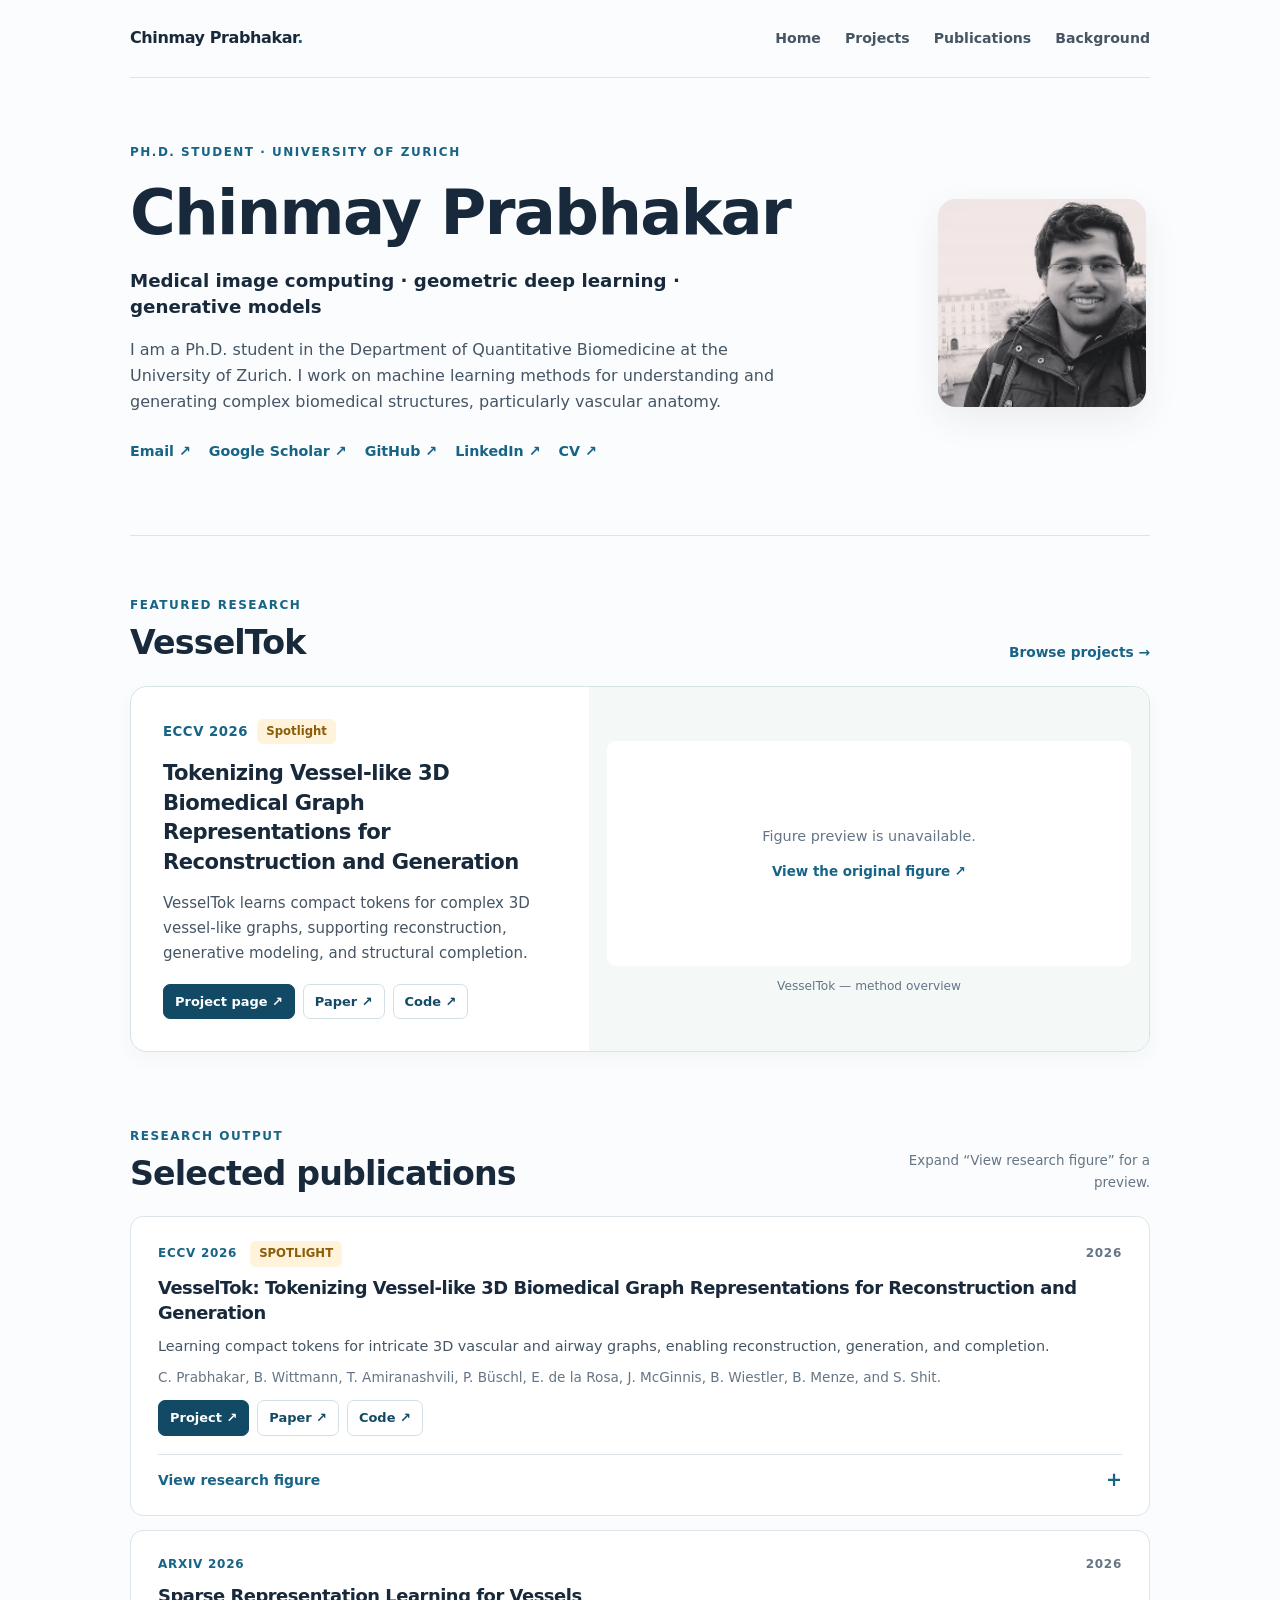
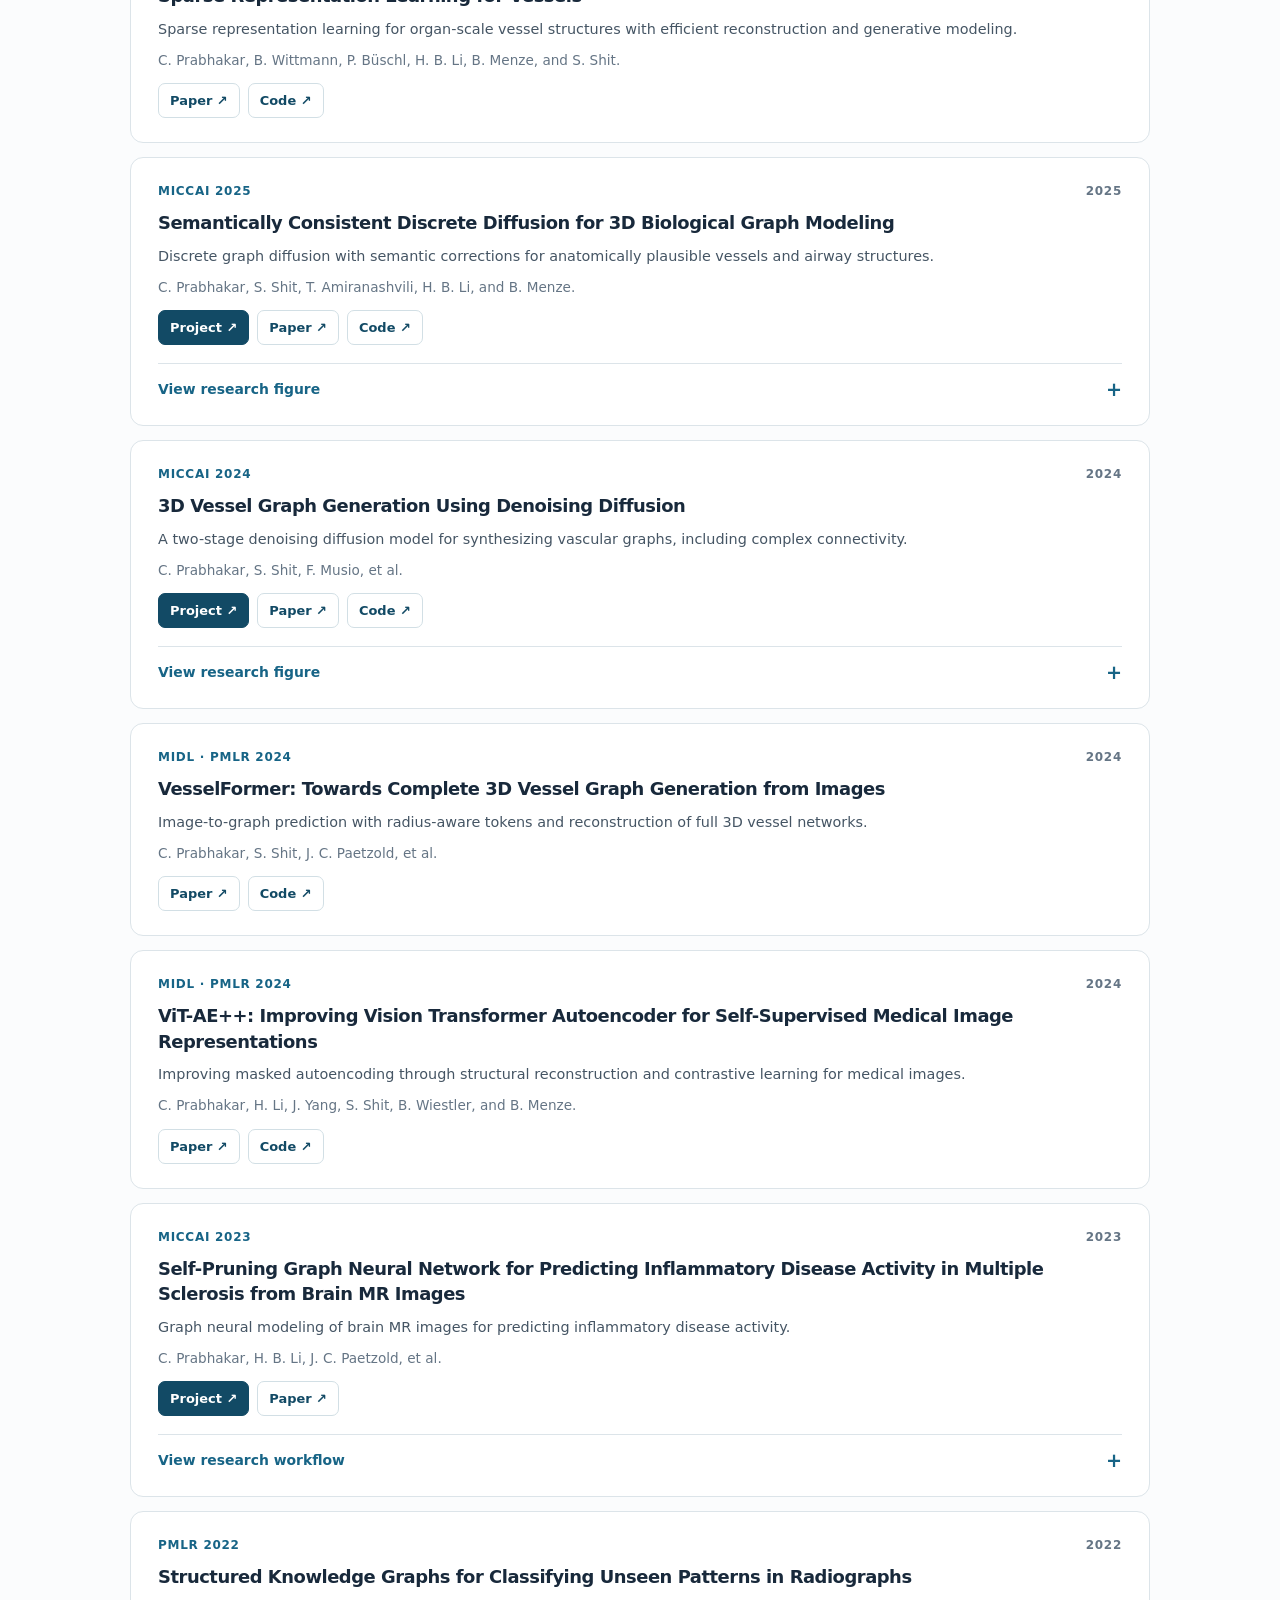
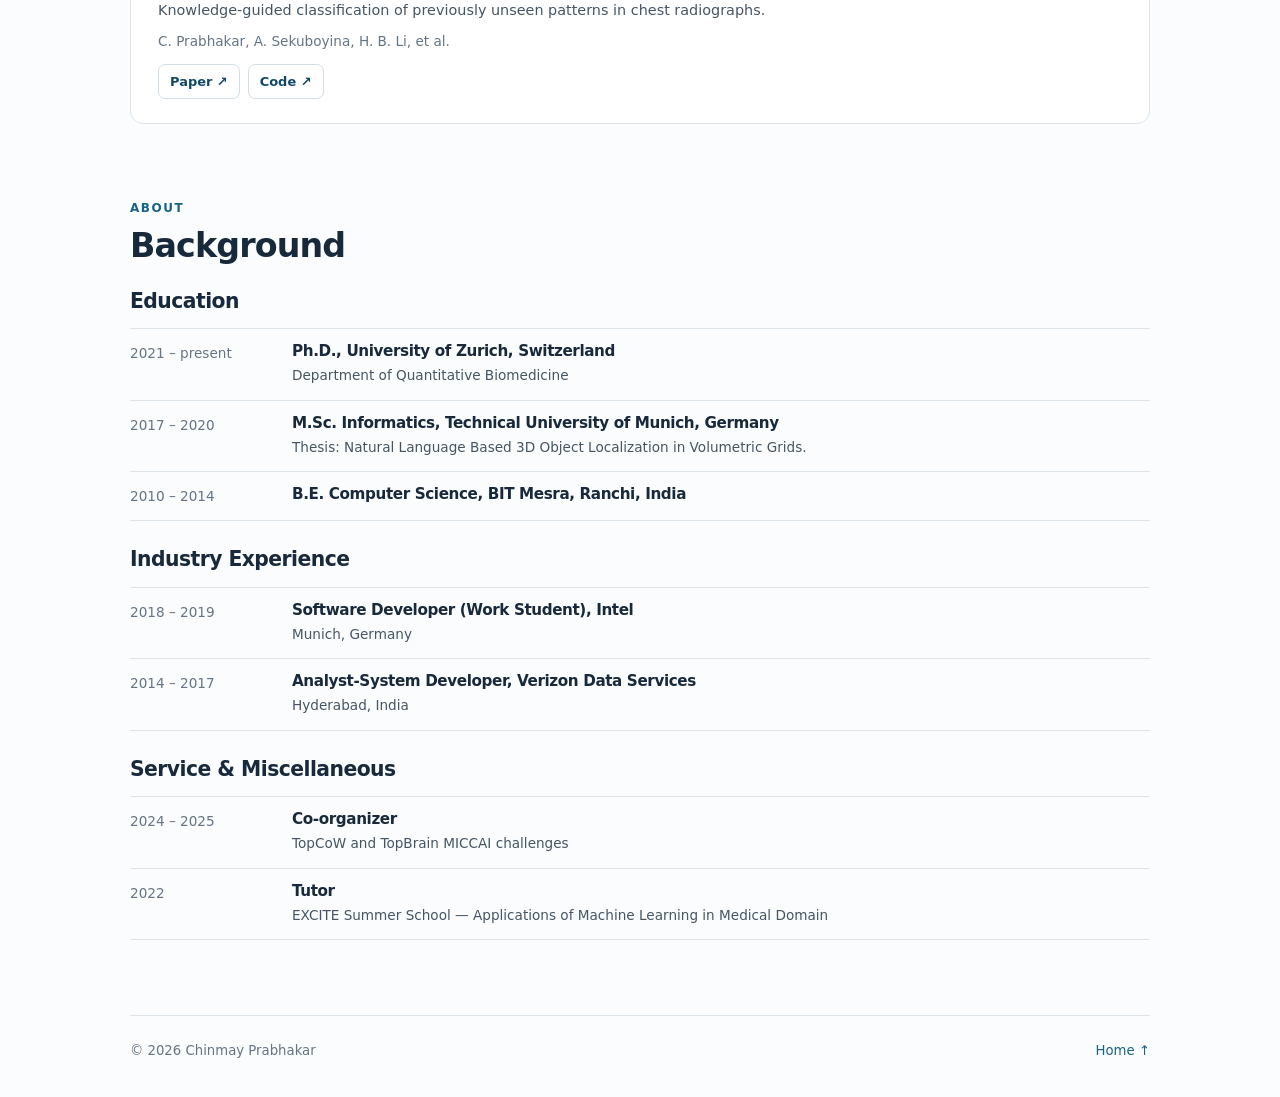
==== commit a656a68d: "including miccai information" ====
--- a/index.html
+++ b/index.html
@@ -1,4 +1,15 @@
-<!doctype html><html lang="en"><head><meta charset="utf-8"><meta name="viewport" content="width=device-width, initial-scale=1"><meta name="theme-color" content="#f9fafb"><meta name="description" content="Research in medical image computing, vessel representation learning, generative modeling and geometric deep learning."><title>Chinmay Prabhakar | Research</title><link rel="stylesheet" href="style.css?v=20261014b"></head><body><nav class="nav wrap" aria-label="Main navigation"><a class="brand" href="index.html">Chinmay Prabhakar<span class="brand-dot">.</span></a><div class="nav-links"><a href="index.html" >Home</a><a href="projects/index.html" >Projects</a><a href="#publications" >Publications</a><a href="#background" >Background</a></div></nav><main class="wrap"><header class="hero" id="top"><div class="hero-copy"><div class="eyebrow">Ph.D. Student · University of Zurich</div><h1>Chinmay Prabhakar</h1><p class="hero-tagline">Medical image computing · geometric deep learning · generative models</p><p>I am a Ph.D. student in the Department of Quantitative Biomedicine at the University of Zurich. I work on machine learning methods for understanding and generating complex biomedical structures, particularly vascular anatomy.</p><div class="profile-links"><a href="mailto:chinmay.prabhakar@uzh.ch">Email ↗</a><a href="https://scholar.google.com/citations?user=RDR0FjUAAAAJ&amp;hl=en" target="_blank" rel="noopener noreferrer">Google Scholar ↗</a><a href="https://github.com/chinmay5" target="_blank" rel="noopener noreferrer">GitHub ↗</a><a href="https://www.linkedin.com/in/chinmay-prabhakar-0b792389/" target="_blank" rel="noopener noreferrer">LinkedIn ↗</a><a href="assets/cv.pdf" target="_blank" rel="noopener noreferrer">CV ↗</a></div></div><div class="portrait"><img src="assets/profile.png" alt="Portrait of Chinmay Prabhakar" width="208" height="208"><div class="portrait-initials" aria-hidden="true">CP</div></div></header>
-<section class="section" id="research"><div class="section-heading"><div><p class="kicker">Featured research</p><h2>VesselTok</h2></div><a class="text-link" href="projects/index.html">Browse projects →</a></div><article class="featured-work"><div class="featured-main"><p class="venue-line">ECCV 2026 <span class="highlight-label">Spotlight</span></p><h3>Tokenizing Vessel-like 3D Biomedical Graph Representations for Reconstruction and Generation</h3><p>VesselTok learns compact tokens for complex 3D vessel-like graphs, supporting reconstruction, generative modeling, and structural completion.</p><div class="chips"><a class="chip chip-filled" href="projects/vesseltok/index.html">Project page ↗</a><a class="chip" href="https://arxiv.org/abs/2603.18797" target="_blank" rel="noopener noreferrer">Paper ↗</a><a class="chip" href="https://github.com/chinmay5/vessel_tok" target="_blank" rel="noopener noreferrer">Code ↗</a></div></div><div class="featured-figure"><div class="figure-frame "><img class="remote-image" src="https://raw.githubusercontent.com/chinmay5/vessel_tok/main/vesseltok_overview.png" alt="Overview of the VesselTok pipeline" loading="lazy" decoding="async" /><div class="figure-error"><span>Figure preview is unavailable.</span><a href="https://github.com/chinmay5/vessel_tok/blob/main/vesseltok_overview.png" target="_blank" rel="noopener noreferrer">View the original figure ↗</a></div></div><p class="fig-caption">VesselTok — method overview</p></div></article></section>
-<section class="section" id="publications"><div class="section-heading"><div><p class="kicker">Research output</p><h2>Selected publications</h2></div><p class="section-aside">Expand “View research figure” for a preview.</p></div><div class="publication-list"><article class="publication" id="paper-0"><div class="pub-meta"><span>ECCV 2026</span><span class="highlight-label">Spotlight</span><span class="pub-year">2026</span></div><h3><a href="projects/vesseltok/index.html">VesselTok: Tokenizing Vessel-like 3D Biomedical Graph Representations for Reconstruction and Generation</a></h3><p class="pub-description">Learning compact tokens for intricate 3D vascular and airway graphs, enabling reconstruction, generation, and completion.</p><p class="authors">C. Prabhakar, B. Wittmann, T. Amiranashvili, P. Büschl, E. de la Rosa, J. McGinnis, B. Wiestler, B. Menze, and S. Shit.</p><div class="chips"><a class="chip chip-filled" href="projects/vesseltok/index.html">Project <span aria-hidden="true">↗</span></a><a class="chip " href="https://arxiv.org/abs/2603.18797" target="_blank" rel="noopener noreferrer">Paper <span aria-hidden="true">↗</span></a><a class="chip " href="https://github.com/chinmay5/vessel_tok" target="_blank" rel="noopener noreferrer">Code <span aria-hidden="true">↗</span></a></div><details class="preview"><summary>View research figure <span aria-hidden="true" class="plus">+</span></summary><div class="figure-frame "><img class="remote-image" src="https://raw.githubusercontent.com/chinmay5/vessel_tok/main/vesseltok_overview.png" alt="VesselTok pipeline overview" loading="lazy" decoding="async" /><div class="figure-error"><span>Figure preview is unavailable.</span><a href="https://github.com/chinmay5/vessel_tok/blob/main/vesseltok_overview.png" target="_blank" rel="noopener noreferrer">View the original figure ↗</a></div></div><p class="fig-caption">VesselTok pipeline overview.</p></details></article><article class="publication" id="paper-1"><div class="pub-meta"><span>arXiv 2026</span><span class="pub-year">2026</span></div><h3><a href="https://arxiv.org/abs/2605.01382" target="_blank" rel="noopener noreferrer">Sparse Representation Learning for Vessels</a></h3><p class="pub-description">Sparse representation learning for organ-scale vessel structures with efficient reconstruction and generative modeling.</p><p class="authors">C. Prabhakar, B. Wittmann, P. Büschl, H. B. Li, B. Menze, and S. Shit.</p><div class="chips"><a class="chip " href="https://arxiv.org/abs/2605.01382" target="_blank" rel="noopener noreferrer">Paper <span aria-hidden="true">↗</span></a><a class="chip " href="https://github.com/chinmay5/sparse_representation_learning_for_vessels" target="_blank" rel="noopener noreferrer">Code <span aria-hidden="true">↗</span></a></div></article><article class="publication" id="paper-2"><div class="pub-meta"><span>MICCAI 2025</span><span class="pub-year">2025</span></div><h3><a href="https://arxiv.org/abs/2507.04856" target="_blank" rel="noopener noreferrer">Semantically Consistent Discrete Diffusion for 3D Biological Graph Modeling</a></h3><p class="pub-description">Discrete graph diffusion with semantic corrections for anatomically plausible vessels and airway structures.</p><p class="authors">C. Prabhakar, S. Shit, T. Amiranashvili, H. B. Li, and B. Menze.</p><div class="chips"><a class="chip " href="https://arxiv.org/abs/2507.04856" target="_blank" rel="noopener noreferrer">Paper <span aria-hidden="true">↗</span></a><a class="chip " href="https://github.com/chinmay5/semantically_consistent_graph_generation" target="_blank" rel="noopener noreferrer">Code <span aria-hidden="true">↗</span></a></div><details class="preview"><summary>View research figure <span aria-hidden="true" class="plus">+</span></summary><div class="figure-frame "><img class="remote-image" src="https://raw.githubusercontent.com/chinmay5/semantically_consistent_graph_generation/main/static_resources/overview.png" alt="Overview of semantically consistent discrete diffusion" loading="lazy" decoding="async" /><div class="figure-error"><span>Figure preview is unavailable.</span><a href="https://github.com/chinmay5/semantically_consistent_graph_generation/blob/main/static_resources/overview.png" target="_blank" rel="noopener noreferrer">View the original figure ↗</a></div></div><p class="fig-caption">Overview of semantically consistent discrete diffusion.</p></details></article><article class="publication" id="paper-3"><div class="pub-meta"><span>MICCAI 2024</span><span class="pub-year">2024</span></div><h3><a href="https://arxiv.org/abs/2407.05842" target="_blank" rel="noopener noreferrer">3D Vessel Graph Generation Using Denoising Diffusion</a></h3><p class="pub-description">A two-stage denoising diffusion model for synthesizing vascular graphs, including complex connectivity.</p><p class="authors">C. Prabhakar, S. Shit, F. Musio, et al.</p><div class="chips"><a class="chip " href="https://arxiv.org/abs/2407.05842" target="_blank" rel="noopener noreferrer">Paper <span aria-hidden="true">↗</span></a><a class="chip " href="https://github.com/chinmay5/vessel_diffuse" target="_blank" rel="noopener noreferrer">Code <span aria-hidden="true">↗</span></a></div><details class="preview"><summary>View research figure <span aria-hidden="true" class="plus">+</span></summary><div class="figure-frame "><img class="remote-image" src="https://raw.githubusercontent.com/chinmay5/vessel_diffuse/main/static_resources/main_fig.png" alt="3D vessel graph diffusion overview" loading="lazy" decoding="async" /><div class="figure-error"><span>Figure preview is unavailable.</span><a href="https://github.com/chinmay5/vessel_diffuse/blob/main/static_resources/main_fig.png" target="_blank" rel="noopener noreferrer">View the original figure ↗</a></div></div><p class="fig-caption">3D vessel graph diffusion overview.</p></details></article><article class="publication" id="paper-4"><div class="pub-meta"><span>MIDL · PMLR 2024</span><span class="pub-year">2024</span></div><h3><a href="https://proceedings.mlr.press/v227/prabhakar24a.html" target="_blank" rel="noopener noreferrer">VesselFormer: Towards Complete 3D Vessel Graph Generation from Images</a></h3><p class="pub-description">Image-to-graph prediction with radius-aware tokens and reconstruction of full 3D vessel networks.</p><p class="authors">C. Prabhakar, S. Shit, J. C. Paetzold, et al.</p><div class="chips"><a class="chip " href="https://proceedings.mlr.press/v227/prabhakar24a.html" target="_blank" rel="noopener noreferrer">Paper <span aria-hidden="true">↗</span></a><a class="chip " href="https://github.com/chinmay5/vesselformer" target="_blank" rel="noopener noreferrer">Code <span aria-hidden="true">↗</span></a></div></article><article class="publication" id="paper-5"><div class="pub-meta"><span>MIDL · PMLR 2024</span><span class="pub-year">2024</span></div><h3><a href="https://arxiv.org/abs/2301.07382" target="_blank" rel="noopener noreferrer">ViT-AE++: Improving Vision Transformer Autoencoder for Self-Supervised Medical Image Representations</a></h3><p class="pub-description">Improving masked autoencoding through structural reconstruction and contrastive learning for medical images.</p><p class="authors">C. Prabhakar, H. Li, J. Yang, S. Shit, B. Wiestler, and B. Menze.</p><div class="chips"><a class="chip " href="https://arxiv.org/abs/2301.07382" target="_blank" rel="noopener noreferrer">Paper <span aria-hidden="true">↗</span></a><a class="chip " href="https://github.com/chinmay5/vit_ae_plus_plus" target="_blank" rel="noopener noreferrer">Code <span aria-hidden="true">↗</span></a></div></article><article class="publication" id="paper-6"><div class="pub-meta"><span>MICCAI 2023</span><span class="pub-year">2023</span></div><h3><a href="https://arxiv.org/abs/2308.16863" target="_blank" rel="noopener noreferrer">Self-Pruning Graph Neural Network for Predicting Inflammatory Disease Activity in Multiple Sclerosis from Brain MR Images</a></h3><p class="pub-description">Graph neural modeling of brain MR images for predicting inflammatory disease activity.</p><p class="authors">C. Prabhakar, H. B. Li, J. C. Paetzold, et al.</p><div class="chips"><a class="chip " href="https://arxiv.org/abs/2308.16863" target="_blank" rel="noopener noreferrer">Paper <span aria-hidden="true">↗</span></a></div></article><article class="publication" id="paper-7"><div class="pub-meta"><span>PMLR 2022</span><span class="pub-year">2022</span></div><h3><a href="https://proceedings.mlr.press/v194/prabhakar22a.html" target="_blank" rel="noopener noreferrer">Structured Knowledge Graphs for Classifying Unseen Patterns in Radiographs</a></h3><p class="pub-description">Knowledge-guided classification of previously unseen patterns in chest radiographs.</p><p class="authors">C. Prabhakar, A. Sekuboyina, H. B. Li, et al.</p><div class="chips"><a class="chip " href="https://proceedings.mlr.press/v194/prabhakar22a.html" target="_blank" rel="noopener noreferrer">Paper <span aria-hidden="true">↗</span></a><a class="chip " href="https://github.com/chinmay5/ml-cxr-gzsl-kg" target="_blank" rel="noopener noreferrer">Code <span aria-hidden="true">↗</span></a></div></article></div></section>
-<section class="section" id="background"><div class="section-heading"><div><p class="kicker">About</p><h2>Background</h2></div></div><div class="background-grid"><section class="background-section"><h2>Education</h2><div class="timeline"><div class="timeline-item"><div class="timeline-year">2021 – present</div><div><h3>Ph.D., University of Zurich, Switzerland</h3><p>Department of Quantitative Biomedicine</p></div></div><div class="timeline-item"><div class="timeline-year">2017 – 2020</div><div><h3>M.Sc. Informatics, Technical University of Munich, Germany</h3><p>Thesis: Natural Language Based 3D Object Localization in Volumetric Grids.</p></div></div><div class="timeline-item"><div class="timeline-year">2010 – 2014</div><div><h3>B.E. Computer Science, BIT Mesra, Ranchi, India</h3></div></div></div></section><section class="background-section"><h2>Industry Experience</h2><div class="timeline"><div class="timeline-item"><div class="timeline-year">2018 – 2019</div><div><h3>Software Developer (Work Student), Intel</h3><p>Munich, Germany</p></div></div><div class="timeline-item"><div class="timeline-year">2014 – 2017</div><div><h3>Analyst-System Developer, Verizon Data Services</h3><p>Hyderabad, India</p></div></div></div></section><section class="background-section"><h2>Service &amp; Miscellaneous</h2><div class="timeline"><div class="timeline-item"><div class="timeline-year">2024 – 2025</div><div><h3>Co-organizer</h3><p>TopCoW and TopBrain MICCAI challenges</p></div></div><div class="timeline-item"><div class="timeline-year">2022</div><div><h3>Tutor</h3><p>EXCITE Summer School — Applications of Machine Learning in Medical Domain</p></div></div></div></section></div></section></main><footer class="site-footer wrap"><span>© <span data-current-year>2026</span> Chinmay Prabhakar</span><a href="index.html">Home ↑</a></footer><script>document.querySelectorAll('.remote-image').forEach(img=>{const frame=img.closest('.figure-frame');const fail=()=>frame?.classList.add('image-failed');const load=()=>frame?.classList.add('image-ready');img.addEventListener('error',fail);img.addEventListener('load',load);if(img.complete){if(img.naturalWidth)load();else fail()}});document.querySelectorAll('.portrait img').forEach(img=>{img.addEventListener('error',()=>img.closest('.portrait')?.classList.add('image-failed'));if(img.complete&&!img.naturalWidth)img.closest('.portrait')?.classList.add('image-failed')});document.querySelectorAll('[data-current-year]').forEach(el=>el.textContent=new Date().getFullYear());</script></body></html>+<!DOCTYPE html>
+<html lang="en"><head><meta charset="utf-8"/><meta content="width=device-width, initial-scale=1" name="viewport"/><meta content="#f9fafb" name="theme-color"/><meta content="Research in medical image computing, vessel representation learning, generative modeling and geometric deep learning." name="description"/><title>Chinmay Prabhakar | Research</title><link href="style.css?v=20261014c" rel="stylesheet"/></head><body><nav aria-label="Main navigation" class="nav wrap"><a class="brand" href="index.html">Chinmay Prabhakar<span class="brand-dot">.</span></a><div class="nav-links"><a href="index.html">Home</a><a href="projects/index.html">Projects</a><a href="#publications">Publications</a><a href="#background">Background</a></div></nav><main class="wrap"><header class="hero" id="top"><div class="hero-copy"><div class="eyebrow">Ph.D. Student · University of Zurich</div><h1>Chinmay Prabhakar</h1><p class="hero-tagline">Medical image computing · geometric deep learning · generative models</p><p>I am a Ph.D. student in the Department of Quantitative Biomedicine at the University of Zurich. I work on machine learning methods for understanding and generating complex biomedical structures, particularly vascular anatomy.</p><div class="profile-links"><a href="mailto:chinmay.prabhakar@uzh.ch">Email ↗</a><a href="https://scholar.google.com/citations?user=RDR0FjUAAAAJ&amp;hl=en" rel="noopener noreferrer" target="_blank">Google Scholar ↗</a><a href="https://github.com/chinmay5" rel="noopener noreferrer" target="_blank">GitHub ↗</a><a href="https://www.linkedin.com/in/chinmay-prabhakar-0b792389/" rel="noopener noreferrer" target="_blank">LinkedIn ↗</a><a href="assets/cv.pdf" rel="noopener noreferrer" target="_blank">CV ↗</a></div></div><div class="portrait"><img alt="Portrait of Chinmay Prabhakar" height="208" src="assets/profile.png" width="208"/><div aria-hidden="true" class="portrait-initials">CP</div></div></header>
+<section class="section" id="research"><div class="section-heading"><div><p class="kicker">Featured research</p><h2>VesselTok</h2></div><a class="text-link" href="projects/index.html">Browse projects →</a></div><article class="featured-work"><div class="featured-main"><p class="venue-line">ECCV 2026 <span class="highlight-label">Spotlight</span></p><h3>Tokenizing Vessel-like 3D Biomedical Graph Representations for Reconstruction and Generation</h3><p>VesselTok learns compact tokens for complex 3D vessel-like graphs, supporting reconstruction, generative modeling, and structural completion.</p><div class="chips"><a class="chip chip-filled" href="projects/vesseltok/index.html">Project page ↗</a><a class="chip" href="https://arxiv.org/abs/2603.18797" rel="noopener noreferrer" target="_blank">Paper ↗</a><a class="chip" href="https://github.com/chinmay5/vessel_tok" rel="noopener noreferrer" target="_blank">Code ↗</a></div></div><div class="featured-figure"><div class="figure-frame"><img alt="Overview of the VesselTok pipeline" class="remote-image" decoding="async" loading="lazy" src="https://raw.githubusercontent.com/chinmay5/vessel_tok/main/vesseltok_overview.png"><div class="figure-error"><span>Figure preview is unavailable.</span><a href="https://github.com/chinmay5/vessel_tok/blob/main/vesseltok_overview.png" rel="noopener noreferrer" target="_blank">View the original figure ↗</a></div></img></div><p class="fig-caption">VesselTok — method overview</p></div></article></section>
+<section class="section" id="publications"><div class="section-heading"><div><p class="kicker">Research output</p><h2>Selected publications</h2></div><p class="section-aside">Expand “View research figure” for a preview.</p></div><div class="publication-list"><article class="publication" id="paper-0"><div class="pub-meta"><span>ECCV 2026</span><span class="highlight-label">Spotlight</span><span class="pub-year">2026</span></div><h3><a href="projects/vesseltok/index.html">VesselTok: Tokenizing Vessel-like 3D Biomedical Graph Representations for Reconstruction and Generation</a></h3><p class="pub-description">Learning compact tokens for intricate 3D vascular and airway graphs, enabling reconstruction, generation, and completion.</p><p class="authors">C. Prabhakar, B. Wittmann, T. Amiranashvili, P. Büschl, E. de la Rosa, J. McGinnis, B. Wiestler, B. Menze, and S. Shit.</p><div class="chips"><a class="chip chip-filled" href="projects/vesseltok/index.html">Project <span aria-hidden="true">↗</span></a><a class="chip" href="https://arxiv.org/abs/2603.18797" rel="noopener noreferrer" target="_blank">Paper <span aria-hidden="true">↗</span></a><a class="chip" href="https://github.com/chinmay5/vessel_tok" rel="noopener noreferrer" target="_blank">Code <span aria-hidden="true">↗</span></a></div><details class="preview"><summary>View research figure <span aria-hidden="true" class="plus">+</span></summary><div class="figure-frame"><img alt="VesselTok pipeline overview" class="remote-image" decoding="async" loading="lazy" src="https://raw.githubusercontent.com/chinmay5/vessel_tok/main/vesseltok_overview.png"/><div class="figure-error"><span>Figure preview is unavailable.</span><a href="https://github.com/chinmay5/vessel_tok/blob/main/vesseltok_overview.png" rel="noopener noreferrer" target="_blank">View the original figure ↗</a></div></div><p class="fig-caption">VesselTok pipeline overview.</p></details></article><article class="publication" id="paper-1"><div class="pub-meta"><span>arXiv 2026</span><span class="pub-year">2026</span></div><h3><a href="https://arxiv.org/abs/2605.01382" rel="noopener noreferrer" target="_blank">Sparse Representation Learning for Vessels</a></h3><p class="pub-description">Sparse representation learning for organ-scale vessel structures with efficient reconstruction and generative modeling.</p><p class="authors">C. Prabhakar, B. Wittmann, P. Büschl, H. B. Li, B. Menze, and S. Shit.</p><div class="chips"><a class="chip" href="https://arxiv.org/abs/2605.01382" rel="noopener noreferrer" target="_blank">Paper <span aria-hidden="true">↗</span></a><a class="chip" href="https://github.com/chinmay5/sparse_representation_learning_for_vessels" rel="noopener noreferrer" target="_blank">Code <span aria-hidden="true">↗</span></a></div></article><article class="publication" id="paper-2"><div class="pub-meta"><span>MICCAI 2025</span><span class="pub-year">2025</span></div><h3><a href="projects/semantic-diffusion/index.html">Semantically Consistent Discrete Diffusion for 3D Biological Graph Modeling</a></h3><p class="pub-description">Discrete graph diffusion with semantic corrections for anatomically plausible vessels and airway structures.</p><p class="authors">C. Prabhakar, S. Shit, T. Amiranashvili, H. B. Li, and B. Menze.</p><div class="chips"><a class="chip chip-filled" href="projects/semantic-diffusion/index.html">Project <span aria-hidden="true">↗</span></a><a class="chip" href="https://arxiv.org/abs/2507.04856" rel="noopener noreferrer" target="_blank">Paper <span aria-hidden="true">↗</span></a><a class="chip" href="https://github.com/chinmay5/semantically_consistent_graph_generation" rel="noopener noreferrer" target="_blank">Code <span aria-hidden="true">↗</span></a></div><details class="preview"><summary>View research figure <span aria-hidden="true" class="plus">+</span></summary><div class="figure-frame"><img alt="Overview of semantically consistent discrete diffusion" class="remote-image" decoding="async" loading="lazy" src="https://raw.githubusercontent.com/chinmay5/semantically_consistent_graph_generation/main/static_resources/overview.png"/><div class="figure-error"><span>Figure preview is unavailable.</span><a href="https://github.com/chinmay5/semantically_consistent_graph_generation/blob/main/static_resources/overview.png" rel="noopener noreferrer" target="_blank">View the original figure ↗</a></div></div><p class="fig-caption">Overview of semantically consistent discrete diffusion.</p></details></article><article class="publication" id="paper-3"><div class="pub-meta"><span>MICCAI 2024</span><span class="pub-year">2024</span></div><h3><a href="projects/vessel-diffusion/index.html">3D Vessel Graph Generation Using Denoising Diffusion</a></h3><p class="pub-description">A two-stage denoising diffusion model for synthesizing vascular graphs, including complex connectivity.</p><p class="authors">C. Prabhakar, S. Shit, F. Musio, et al.</p><div class="chips"><a class="chip chip-filled" href="projects/vessel-diffusion/index.html">Project <span aria-hidden="true">↗</span></a><a class="chip" href="https://arxiv.org/abs/2407.05842" rel="noopener noreferrer" target="_blank">Paper <span aria-hidden="true">↗</span></a><a class="chip" href="https://github.com/chinmay5/vessel_diffuse" rel="noopener noreferrer" target="_blank">Code <span aria-hidden="true">↗</span></a></div><details class="preview"><summary>View research figure <span aria-hidden="true" class="plus">+</span></summary><div class="figure-frame"><img alt="3D vessel graph diffusion overview" class="remote-image" decoding="async" loading="lazy" src="https://raw.githubusercontent.com/chinmay5/vessel_diffuse/main/static_resources/main_fig.png"/><div class="figure-error"><span>Figure preview is unavailable.</span><a href="https://github.com/chinmay5/vessel_diffuse/blob/main/static_resources/main_fig.png" rel="noopener noreferrer" target="_blank">View the original figure ↗</a></div></div><p class="fig-caption">3D vessel graph diffusion overview.</p></details></article><article class="publication" id="paper-4"><div class="pub-meta"><span>MIDL · PMLR 2024</span><span class="pub-year">2024</span></div><h3><a href="https://proceedings.mlr.press/v227/prabhakar24a.html" rel="noopener noreferrer" target="_blank">VesselFormer: Towards Complete 3D Vessel Graph Generation from Images</a></h3><p class="pub-description">Image-to-graph prediction with radius-aware tokens and reconstruction of full 3D vessel networks.</p><p class="authors">C. Prabhakar, S. Shit, J. C. Paetzold, et al.</p><div class="chips"><a class="chip" href="https://proceedings.mlr.press/v227/prabhakar24a.html" rel="noopener noreferrer" target="_blank">Paper <span aria-hidden="true">↗</span></a><a class="chip" href="https://github.com/chinmay5/vesselformer" rel="noopener noreferrer" target="_blank">Code <span aria-hidden="true">↗</span></a></div></article><article class="publication" id="paper-5"><div class="pub-meta"><span>MIDL · PMLR 2024</span><span class="pub-year">2024</span></div><h3><a href="https://arxiv.org/abs/2301.07382" rel="noopener noreferrer" target="_blank">ViT-AE++: Improving Vision Transformer Autoencoder for Self-Supervised Medical Image Representations</a></h3><p class="pub-description">Improving masked autoencoding through structural reconstruction and contrastive learning for medical images.</p><p class="authors">C. Prabhakar, H. Li, J. Yang, S. Shit, B. Wiestler, and B. Menze.</p><div class="chips"><a class="chip" href="https://arxiv.org/abs/2301.07382" rel="noopener noreferrer" target="_blank">Paper <span aria-hidden="true">↗</span></a><a class="chip" href="https://github.com/chinmay5/vit_ae_plus_plus" rel="noopener noreferrer" target="_blank">Code <span aria-hidden="true">↗</span></a></div></article><article class="publication" id="paper-6"><div class="pub-meta"><span>MICCAI 2023</span><span class="pub-year">2023</span></div><h3><a href="projects/ms-self-pruning/index.html">Self-Pruning Graph Neural Network for Predicting Inflammatory Disease Activity in Multiple Sclerosis from Brain MR Images</a></h3><p class="pub-description">Graph neural modeling of brain MR images for predicting inflammatory disease activity.</p><p class="authors">C. Prabhakar, H. B. Li, J. C. Paetzold, et al.</p><div class="chips"><a class="chip chip-filled" href="projects/ms-self-pruning/index.html">Project <span aria-hidden="true">↗</span></a><a class="chip" href="https://arxiv.org/abs/2308.16863" rel="noopener noreferrer" target="_blank">Paper <span aria-hidden="true">↗</span></a></div><details class="preview"><summary>View research workflow <span aria-hidden="true" class="plus">+</span></summary><div aria-label="Illustrative flow of lesion detection, feature extraction, lesion graph, graph learning, self-pruning and prediction" class="research-flow is-compact" role="img">
+<div class="flow-step"><span aria-hidden="true" class="flow-icon">◉</span><strong>Brain MRI</strong><span>Lesion detection</span></div>
+<div aria-hidden="true" class="flow-arrow">→</div>
+<div class="flow-step"><span aria-hidden="true" class="flow-icon">▦</span><strong>Lesion patches</strong><span>Feature encoding</span></div>
+<div aria-hidden="true" class="flow-arrow">→</div>
+<div class="flow-step"><span aria-hidden="true" class="flow-icon">⠿</span><strong>Patient graph</strong><span>Spatial connections</span></div>
+<div aria-hidden="true" class="flow-arrow">→</div>
+<div class="flow-step"><span aria-hidden="true" class="flow-icon">⌁</span><strong>Graph + pruning</strong><span>Important lesions</span></div>
+<div aria-hidden="true" class="flow-arrow">→</div>
+<div class="flow-step"><span aria-hidden="true" class="flow-icon">◈</span><strong>Prediction</strong><span>Inflammatory activity</span></div>
+</div><p class="fig-caption">Illustrative workflow based on the methodology described in the paper (not an original paper figure).</p></details></article><article class="publication" id="paper-7"><div class="pub-meta"><span>PMLR 2022</span><span class="pub-year">2022</span></div><h3><a href="https://proceedings.mlr.press/v194/prabhakar22a.html" rel="noopener noreferrer" target="_blank">Structured Knowledge Graphs for Classifying Unseen Patterns in Radiographs</a></h3><p class="pub-description">Knowledge-guided classification of previously unseen patterns in chest radiographs.</p><p class="authors">C. Prabhakar, A. Sekuboyina, H. B. Li, et al.</p><div class="chips"><a class="chip" href="https://proceedings.mlr.press/v194/prabhakar22a.html" rel="noopener noreferrer" target="_blank">Paper <span aria-hidden="true">↗</span></a><a class="chip" href="https://github.com/chinmay5/ml-cxr-gzsl-kg" rel="noopener noreferrer" target="_blank">Code <span aria-hidden="true">↗</span></a></div></article></div></section>
+<section class="section" id="background"><div class="section-heading"><div><p class="kicker">About</p><h2>Background</h2></div></div><div class="background-grid"><section class="background-section"><h2>Education</h2><div class="timeline"><div class="timeline-item"><div class="timeline-year">2021 – present</div><div><h3>Ph.D., University of Zurich, Switzerland</h3><p>Department of Quantitative Biomedicine</p></div></div><div class="timeline-item"><div class="timeline-year">2017 – 2020</div><div><h3>M.Sc. Informatics, Technical University of Munich, Germany</h3><p>Thesis: Natural Language Based 3D Object Localization in Volumetric Grids.</p></div></div><div class="timeline-item"><div class="timeline-year">2010 – 2014</div><div><h3>B.E. Computer Science, BIT Mesra, Ranchi, India</h3></div></div></div></section><section class="background-section"><h2>Industry Experience</h2><div class="timeline"><div class="timeline-item"><div class="timeline-year">2018 – 2019</div><div><h3>Software Developer (Work Student), Intel</h3><p>Munich, Germany</p></div></div><div class="timeline-item"><div class="timeline-year">2014 – 2017</div><div><h3>Analyst-System Developer, Verizon Data Services</h3><p>Hyderabad, India</p></div></div></div></section><section class="background-section"><h2>Service &amp; Miscellaneous</h2><div class="timeline"><div class="timeline-item"><div class="timeline-year">2024 – 2025</div><div><h3>Co-organizer</h3><p>TopCoW and TopBrain MICCAI challenges</p></div></div><div class="timeline-item"><div class="timeline-year">2022</div><div><h3>Tutor</h3><p>EXCITE Summer School — Applications of Machine Learning in Medical Domain</p></div></div></div></section></div></section></main><footer class="site-footer wrap"><span>© <span data-current-year="">2026</span> Chinmay Prabhakar</span><a href="index.html">Home ↑</a></footer><script>document.querySelectorAll('.remote-image').forEach(img=>{const frame=img.closest('.figure-frame');const fail=()=>frame?.classList.add('image-failed');const load=()=>frame?.classList.add('image-ready');img.addEventListener('error',fail);img.addEventListener('load',load);if(img.complete){if(img.naturalWidth)load();else fail()}});document.querySelectorAll('.portrait img').forEach(img=>{img.addEventListener('error',()=>img.closest('.portrait')?.classList.add('image-failed'));if(img.complete&&!img.naturalWidth)img.closest('.portrait')?.classList.add('image-failed')});document.querySelectorAll('[data-current-year]').forEach(el=>el.textContent=new Date().getFullYear());</script></body></html>
--- a/style.css
+++ b/style.css
@@ -34,3 +34,35 @@
 @media (max-width:760px){.wrap{width:min(100% - 32px,1020px)}.nav{align-items:flex-start;flex-direction:column;gap:7px;padding:17px 0;min-height:0}.nav-links{gap:7px 19px}.hero{grid-template-columns:minmax(0,1fr) 155px;gap:22px;padding:43px 0}.portrait{width:155px;height:155px}.section{margin:48px 0}.featured-work{grid-template-columns:1fr}.featured-main{padding:25px}.featured-figure{padding:15px}.featured-figure .figure-frame{min-height:165px}.project-tile{grid-template-columns:1fr}.resources{flex-direction:column;align-items:stretch}.resource-links{display:flex;flex-wrap:wrap}.project-overview{margin:35px 0 52px}.project-intro{margin:45px auto 20px}}
 @media (max-width:570px){body{font-size:15px}.nav-links a{font-size:.83rem}.hero{display:flex;flex-direction:column-reverse;align-items:flex-start}.hero h1{font-size:2.65rem}.portrait{width:135px;height:135px}.hero-tagline{font-size:1.06rem}.section-heading{align-items:flex-start;flex-direction:column;gap:9px}.section-aside{text-align:left}.publication{padding:19px}.timeline-item{grid-template-columns:1fr;gap:4px}.pub-year{margin-left:0}.step-grid{grid-template-columns:1fr}.project-intro h1{font-size:3.45rem}.project-overview{padding:12px}.project-buttons{gap:7px}.project-buttons a{padding:8px 12px}.citation-heading{align-items:flex-start}.bibtex{font-size:.73rem;padding:16px}}
 @media (prefers-reduced-motion:reduce){html{scroll-behavior:auto}}
+
+/* MICCAI project pages and project directory additions */
+.project-tile + .project-tile{margin-top:20px}
+.project-tile-copy .tile-long-title{font-weight:600;color:var(--ink);margin:0 0 7px}
+.project-tile-visual{min-width:0;background:#f2f8f8;border-radius:10px;padding:15px}
+.project-tile-visual .figure-frame{min-height:220px}
+.project-tile-visual .remote-image{max-height:320px}
+.project-intro h1.miccai-title{font-size:clamp(2.25rem,5.2vw,3.8rem);line-height:1.12;max-width:870px;margin-left:auto;margin-right:auto}
+.result-visual .figure-frame{padding:12px;border:1px solid var(--line);min-height:230px}
+.result-visual .remote-image{max-height:650px}
+/* Conceptual workflow for the MICCAI 2023 work, clearly not represented as an original publication figure */
+.research-flow{display:flex;align-items:stretch;gap:7px;padding:24px 17px;border-radius:14px;background:linear-gradient(140deg,#f0f8f8,#e5f2f5);border:1px solid #d6e7eb}
+.research-flow .flow-step{flex:1 1 0;min-width:0;display:flex;flex-direction:column;align-items:center;justify-content:center;gap:6px;padding:16px 7px;text-align:center;background:white;border:1px solid #d6e4e8;border-radius:10px}
+.flow-step strong{font-size:.85rem;line-height:1.3;color:var(--ink)}
+.flow-step>span:last-child{font-size:.71rem;line-height:1.4;color:var(--muted)}
+.flow-icon{font-size:2rem;font-weight:650;color:var(--accent);line-height:1.3}
+.flow-arrow{align-self:center;flex:none;color:#478a98;font-size:1.3rem}
+.research-flow.is-compact{padding:13px 8px;gap:3px}
+.research-flow.is-compact .flow-step{padding:12px 4px}
+.research-flow.is-compact .flow-step strong{font-size:.7rem}
+.research-flow.is-compact .flow-step>span:last-child{font-size:.65rem}
+.research-flow.is-compact .flow-icon{font-size:1.35rem}
+.research-flow.is-compact .flow-arrow{font-size:.8rem}
+.preview .research-flow{margin-top:17px}
+.evidence-panel>.citation-note{margin-top:12px;color:var(--muted)!important}
+.metric-row{display:grid;grid-template-columns:repeat(2,minmax(0,1fr));gap:15px;margin-top:17px}
+.metric-row article{background:#fff;border:1px solid var(--line);border-radius:12px;padding:20px;display:flex;flex-direction:column;gap:2px}
+.metric-row strong{font-size:2.35rem;color:var(--accent-dark);line-height:1.3}
+.metric-row span{color:var(--muted);font-size:.85rem}
+.metric-row .metric-label{color:var(--ink);font-size:.84rem;font-weight:700}
+@media(max-width:940px){.research-flow{flex-wrap:wrap;gap:8px}.research-flow .flow-step{flex:1 1 25%;min-width:140px}.research-flow .flow-arrow{display:none}}
+@media(max-width:570px){.research-flow{padding:12px;display:grid;grid-template-columns:1fr;gap:7px}.research-flow .flow-step{flex:auto;min-width:0}.research-flow .flow-arrow{display:none}.research-flow.is-compact{display:grid;grid-template-columns:1fr;gap:6px}.research-flow.is-compact .flow-step{padding:10px}.metric-row{grid-template-columns:1fr}.project-tile-visual{padding:9px}}
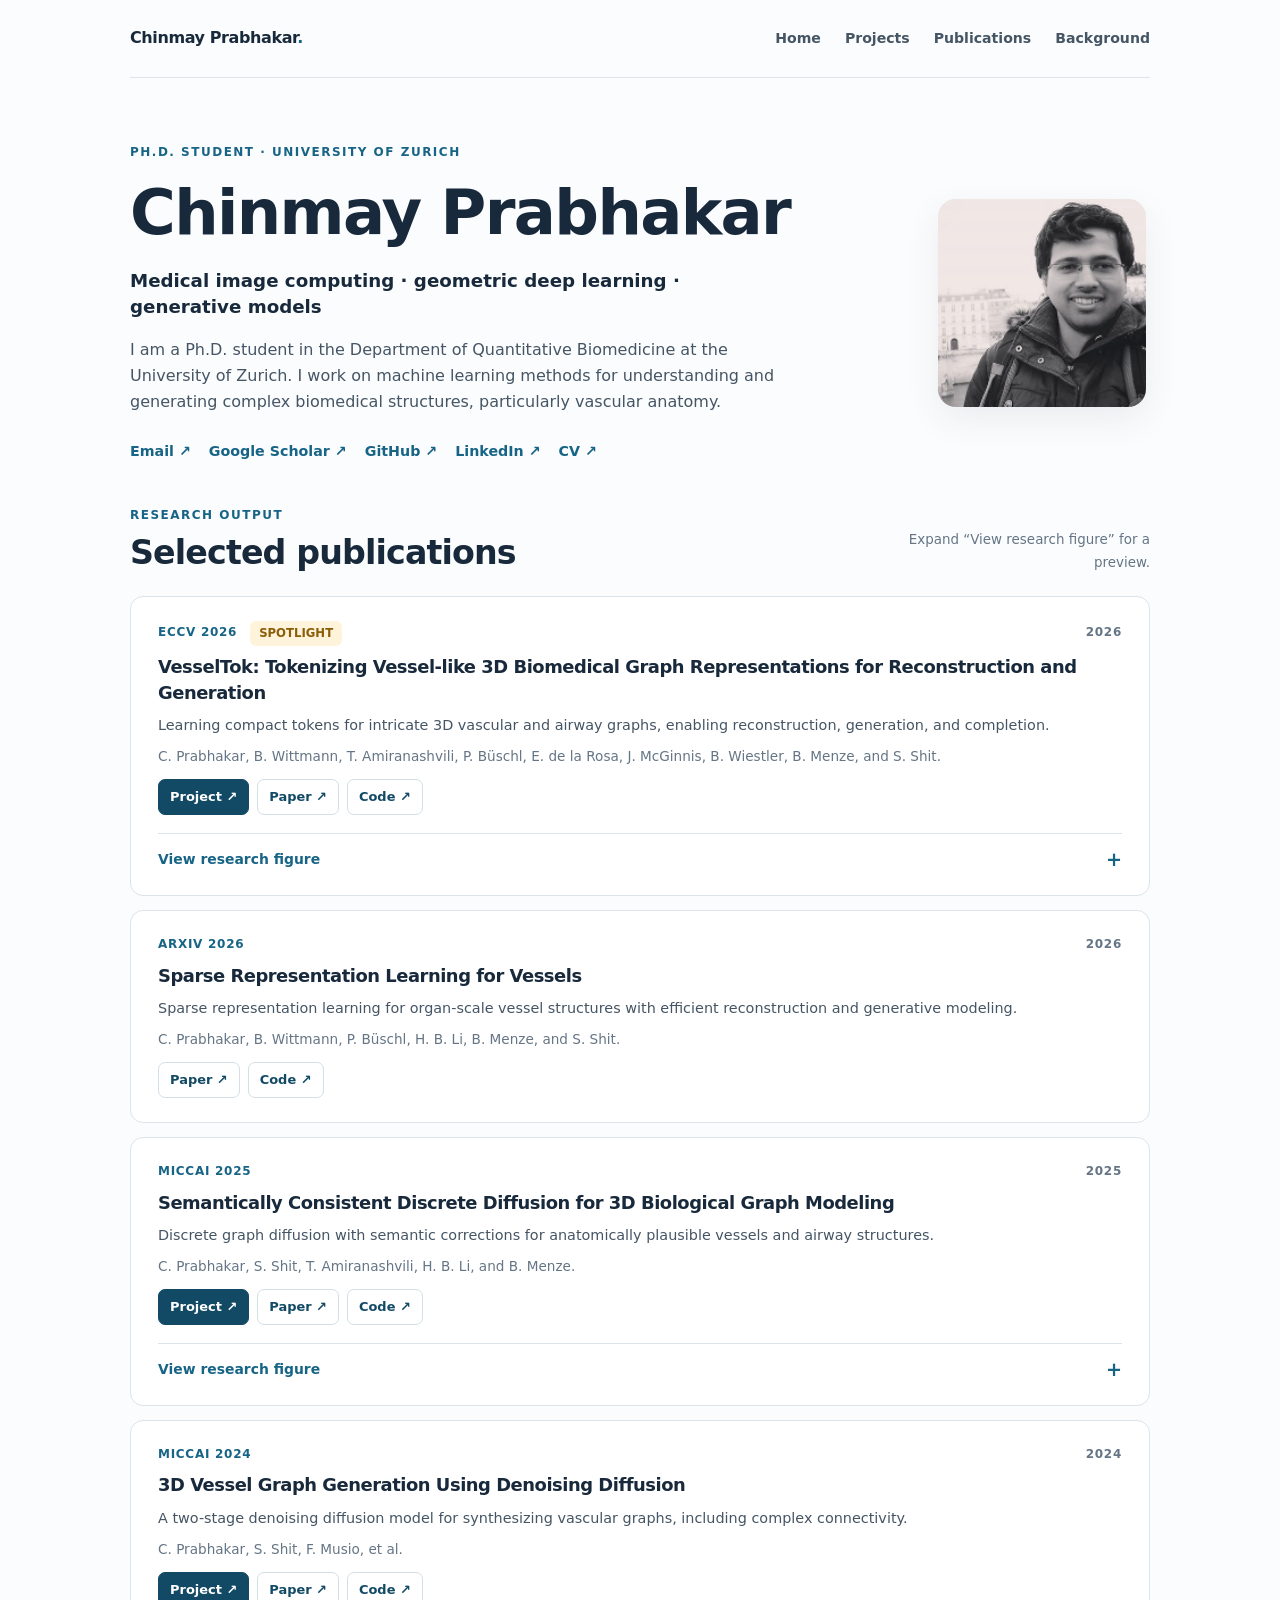
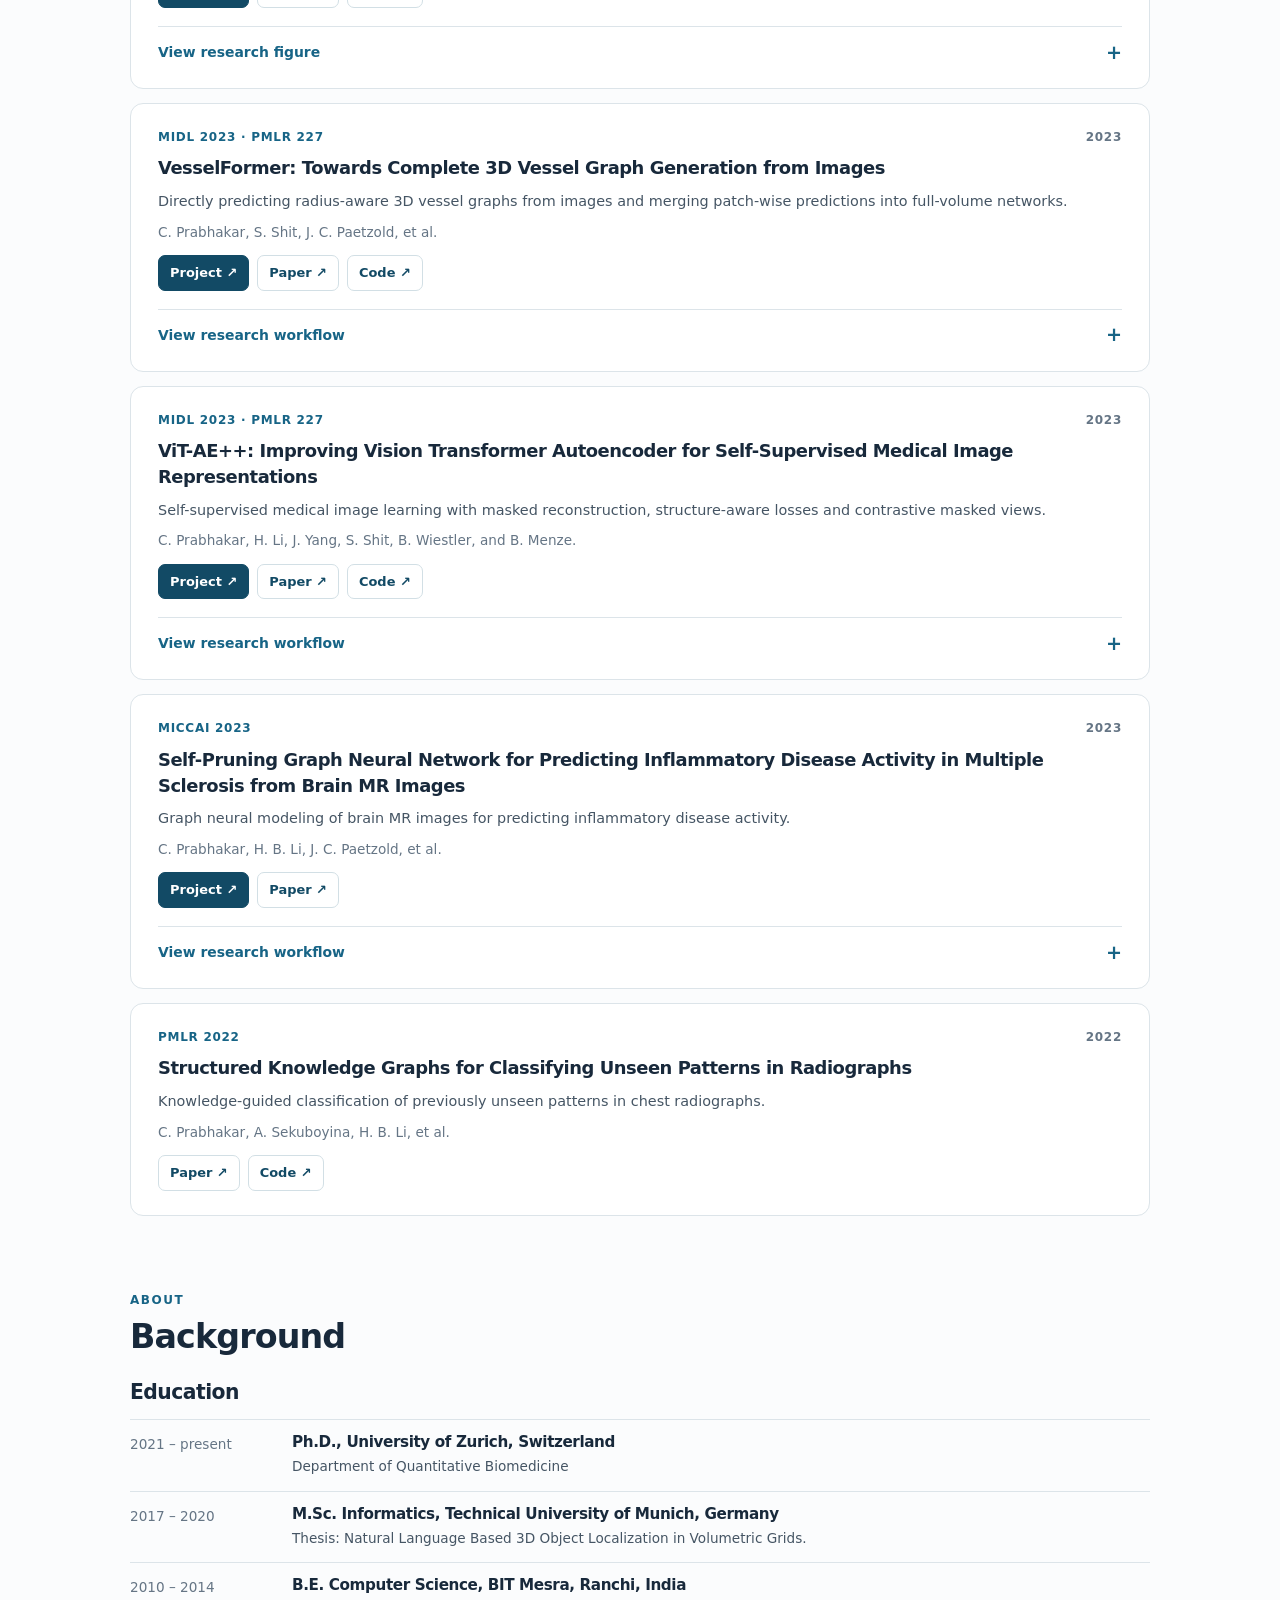
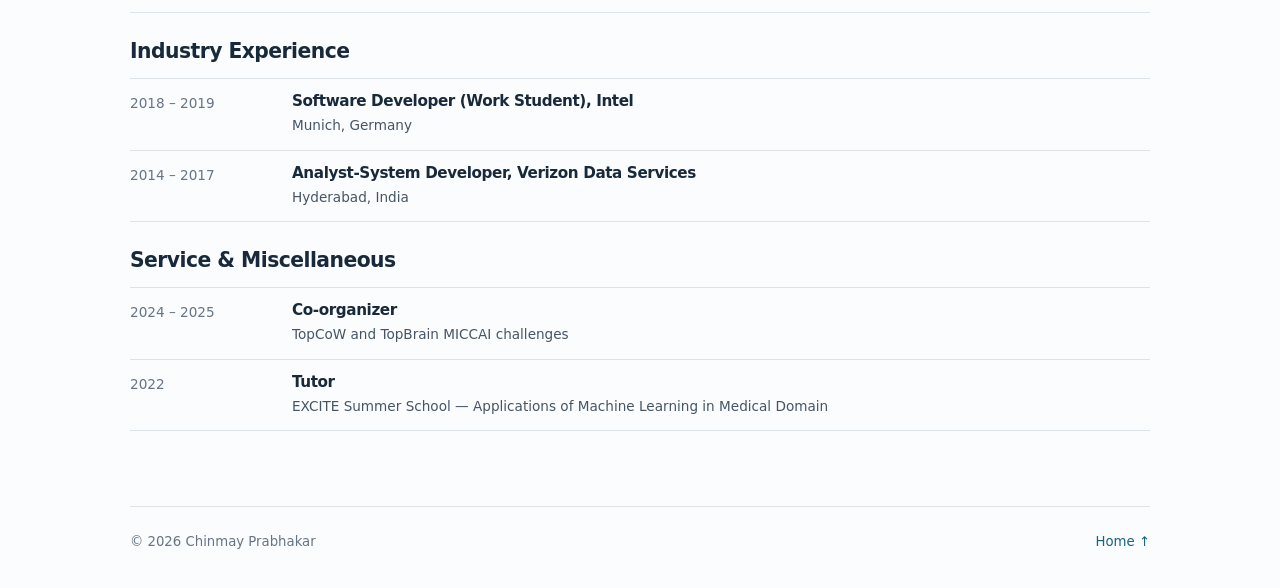
==== commit 0ae80c19: "including midl and cleaning things up a bit" ====
--- a/index.html
+++ b/index.html
@@ -1,7 +1,8 @@
 <!DOCTYPE html>
-<html lang="en"><head><meta charset="utf-8"/><meta content="width=device-width, initial-scale=1" name="viewport"/><meta content="#f9fafb" name="theme-color"/><meta content="Research in medical image computing, vessel representation learning, generative modeling and geometric deep learning." name="description"/><title>Chinmay Prabhakar | Research</title><link href="style.css?v=20261014c" rel="stylesheet"/></head><body><nav aria-label="Main navigation" class="nav wrap"><a class="brand" href="index.html">Chinmay Prabhakar<span class="brand-dot">.</span></a><div class="nav-links"><a href="index.html">Home</a><a href="projects/index.html">Projects</a><a href="#publications">Publications</a><a href="#background">Background</a></div></nav><main class="wrap"><header class="hero" id="top"><div class="hero-copy"><div class="eyebrow">Ph.D. Student · University of Zurich</div><h1>Chinmay Prabhakar</h1><p class="hero-tagline">Medical image computing · geometric deep learning · generative models</p><p>I am a Ph.D. student in the Department of Quantitative Biomedicine at the University of Zurich. I work on machine learning methods for understanding and generating complex biomedical structures, particularly vascular anatomy.</p><div class="profile-links"><a href="mailto:chinmay.prabhakar@uzh.ch">Email ↗</a><a href="https://scholar.google.com/citations?user=RDR0FjUAAAAJ&amp;hl=en" rel="noopener noreferrer" target="_blank">Google Scholar ↗</a><a href="https://github.com/chinmay5" rel="noopener noreferrer" target="_blank">GitHub ↗</a><a href="https://www.linkedin.com/in/chinmay-prabhakar-0b792389/" rel="noopener noreferrer" target="_blank">LinkedIn ↗</a><a href="assets/cv.pdf" rel="noopener noreferrer" target="_blank">CV ↗</a></div></div><div class="portrait"><img alt="Portrait of Chinmay Prabhakar" height="208" src="assets/profile.png" width="208"/><div aria-hidden="true" class="portrait-initials">CP</div></div></header>
-<section class="section" id="research"><div class="section-heading"><div><p class="kicker">Featured research</p><h2>VesselTok</h2></div><a class="text-link" href="projects/index.html">Browse projects →</a></div><article class="featured-work"><div class="featured-main"><p class="venue-line">ECCV 2026 <span class="highlight-label">Spotlight</span></p><h3>Tokenizing Vessel-like 3D Biomedical Graph Representations for Reconstruction and Generation</h3><p>VesselTok learns compact tokens for complex 3D vessel-like graphs, supporting reconstruction, generative modeling, and structural completion.</p><div class="chips"><a class="chip chip-filled" href="projects/vesseltok/index.html">Project page ↗</a><a class="chip" href="https://arxiv.org/abs/2603.18797" rel="noopener noreferrer" target="_blank">Paper ↗</a><a class="chip" href="https://github.com/chinmay5/vessel_tok" rel="noopener noreferrer" target="_blank">Code ↗</a></div></div><div class="featured-figure"><div class="figure-frame"><img alt="Overview of the VesselTok pipeline" class="remote-image" decoding="async" loading="lazy" src="https://raw.githubusercontent.com/chinmay5/vessel_tok/main/vesseltok_overview.png"><div class="figure-error"><span>Figure preview is unavailable.</span><a href="https://github.com/chinmay5/vessel_tok/blob/main/vesseltok_overview.png" rel="noopener noreferrer" target="_blank">View the original figure ↗</a></div></img></div><p class="fig-caption">VesselTok — method overview</p></div></article></section>
-<section class="section" id="publications"><div class="section-heading"><div><p class="kicker">Research output</p><h2>Selected publications</h2></div><p class="section-aside">Expand “View research figure” for a preview.</p></div><div class="publication-list"><article class="publication" id="paper-0"><div class="pub-meta"><span>ECCV 2026</span><span class="highlight-label">Spotlight</span><span class="pub-year">2026</span></div><h3><a href="projects/vesseltok/index.html">VesselTok: Tokenizing Vessel-like 3D Biomedical Graph Representations for Reconstruction and Generation</a></h3><p class="pub-description">Learning compact tokens for intricate 3D vascular and airway graphs, enabling reconstruction, generation, and completion.</p><p class="authors">C. Prabhakar, B. Wittmann, T. Amiranashvili, P. Büschl, E. de la Rosa, J. McGinnis, B. Wiestler, B. Menze, and S. Shit.</p><div class="chips"><a class="chip chip-filled" href="projects/vesseltok/index.html">Project <span aria-hidden="true">↗</span></a><a class="chip" href="https://arxiv.org/abs/2603.18797" rel="noopener noreferrer" target="_blank">Paper <span aria-hidden="true">↗</span></a><a class="chip" href="https://github.com/chinmay5/vessel_tok" rel="noopener noreferrer" target="_blank">Code <span aria-hidden="true">↗</span></a></div><details class="preview"><summary>View research figure <span aria-hidden="true" class="plus">+</span></summary><div class="figure-frame"><img alt="VesselTok pipeline overview" class="remote-image" decoding="async" loading="lazy" src="https://raw.githubusercontent.com/chinmay5/vessel_tok/main/vesseltok_overview.png"/><div class="figure-error"><span>Figure preview is unavailable.</span><a href="https://github.com/chinmay5/vessel_tok/blob/main/vesseltok_overview.png" rel="noopener noreferrer" target="_blank">View the original figure ↗</a></div></div><p class="fig-caption">VesselTok pipeline overview.</p></details></article><article class="publication" id="paper-1"><div class="pub-meta"><span>arXiv 2026</span><span class="pub-year">2026</span></div><h3><a href="https://arxiv.org/abs/2605.01382" rel="noopener noreferrer" target="_blank">Sparse Representation Learning for Vessels</a></h3><p class="pub-description">Sparse representation learning for organ-scale vessel structures with efficient reconstruction and generative modeling.</p><p class="authors">C. Prabhakar, B. Wittmann, P. Büschl, H. B. Li, B. Menze, and S. Shit.</p><div class="chips"><a class="chip" href="https://arxiv.org/abs/2605.01382" rel="noopener noreferrer" target="_blank">Paper <span aria-hidden="true">↗</span></a><a class="chip" href="https://github.com/chinmay5/sparse_representation_learning_for_vessels" rel="noopener noreferrer" target="_blank">Code <span aria-hidden="true">↗</span></a></div></article><article class="publication" id="paper-2"><div class="pub-meta"><span>MICCAI 2025</span><span class="pub-year">2025</span></div><h3><a href="projects/semantic-diffusion/index.html">Semantically Consistent Discrete Diffusion for 3D Biological Graph Modeling</a></h3><p class="pub-description">Discrete graph diffusion with semantic corrections for anatomically plausible vessels and airway structures.</p><p class="authors">C. Prabhakar, S. Shit, T. Amiranashvili, H. B. Li, and B. Menze.</p><div class="chips"><a class="chip chip-filled" href="projects/semantic-diffusion/index.html">Project <span aria-hidden="true">↗</span></a><a class="chip" href="https://arxiv.org/abs/2507.04856" rel="noopener noreferrer" target="_blank">Paper <span aria-hidden="true">↗</span></a><a class="chip" href="https://github.com/chinmay5/semantically_consistent_graph_generation" rel="noopener noreferrer" target="_blank">Code <span aria-hidden="true">↗</span></a></div><details class="preview"><summary>View research figure <span aria-hidden="true" class="plus">+</span></summary><div class="figure-frame"><img alt="Overview of semantically consistent discrete diffusion" class="remote-image" decoding="async" loading="lazy" src="https://raw.githubusercontent.com/chinmay5/semantically_consistent_graph_generation/main/static_resources/overview.png"/><div class="figure-error"><span>Figure preview is unavailable.</span><a href="https://github.com/chinmay5/semantically_consistent_graph_generation/blob/main/static_resources/overview.png" rel="noopener noreferrer" target="_blank">View the original figure ↗</a></div></div><p class="fig-caption">Overview of semantically consistent discrete diffusion.</p></details></article><article class="publication" id="paper-3"><div class="pub-meta"><span>MICCAI 2024</span><span class="pub-year">2024</span></div><h3><a href="projects/vessel-diffusion/index.html">3D Vessel Graph Generation Using Denoising Diffusion</a></h3><p class="pub-description">A two-stage denoising diffusion model for synthesizing vascular graphs, including complex connectivity.</p><p class="authors">C. Prabhakar, S. Shit, F. Musio, et al.</p><div class="chips"><a class="chip chip-filled" href="projects/vessel-diffusion/index.html">Project <span aria-hidden="true">↗</span></a><a class="chip" href="https://arxiv.org/abs/2407.05842" rel="noopener noreferrer" target="_blank">Paper <span aria-hidden="true">↗</span></a><a class="chip" href="https://github.com/chinmay5/vessel_diffuse" rel="noopener noreferrer" target="_blank">Code <span aria-hidden="true">↗</span></a></div><details class="preview"><summary>View research figure <span aria-hidden="true" class="plus">+</span></summary><div class="figure-frame"><img alt="3D vessel graph diffusion overview" class="remote-image" decoding="async" loading="lazy" src="https://raw.githubusercontent.com/chinmay5/vessel_diffuse/main/static_resources/main_fig.png"/><div class="figure-error"><span>Figure preview is unavailable.</span><a href="https://github.com/chinmay5/vessel_diffuse/blob/main/static_resources/main_fig.png" rel="noopener noreferrer" target="_blank">View the original figure ↗</a></div></div><p class="fig-caption">3D vessel graph diffusion overview.</p></details></article><article class="publication" id="paper-4"><div class="pub-meta"><span>MIDL · PMLR 2024</span><span class="pub-year">2024</span></div><h3><a href="https://proceedings.mlr.press/v227/prabhakar24a.html" rel="noopener noreferrer" target="_blank">VesselFormer: Towards Complete 3D Vessel Graph Generation from Images</a></h3><p class="pub-description">Image-to-graph prediction with radius-aware tokens and reconstruction of full 3D vessel networks.</p><p class="authors">C. Prabhakar, S. Shit, J. C. Paetzold, et al.</p><div class="chips"><a class="chip" href="https://proceedings.mlr.press/v227/prabhakar24a.html" rel="noopener noreferrer" target="_blank">Paper <span aria-hidden="true">↗</span></a><a class="chip" href="https://github.com/chinmay5/vesselformer" rel="noopener noreferrer" target="_blank">Code <span aria-hidden="true">↗</span></a></div></article><article class="publication" id="paper-5"><div class="pub-meta"><span>MIDL · PMLR 2024</span><span class="pub-year">2024</span></div><h3><a href="https://arxiv.org/abs/2301.07382" rel="noopener noreferrer" target="_blank">ViT-AE++: Improving Vision Transformer Autoencoder for Self-Supervised Medical Image Representations</a></h3><p class="pub-description">Improving masked autoencoding through structural reconstruction and contrastive learning for medical images.</p><p class="authors">C. Prabhakar, H. Li, J. Yang, S. Shit, B. Wiestler, and B. Menze.</p><div class="chips"><a class="chip" href="https://arxiv.org/abs/2301.07382" rel="noopener noreferrer" target="_blank">Paper <span aria-hidden="true">↗</span></a><a class="chip" href="https://github.com/chinmay5/vit_ae_plus_plus" rel="noopener noreferrer" target="_blank">Code <span aria-hidden="true">↗</span></a></div></article><article class="publication" id="paper-6"><div class="pub-meta"><span>MICCAI 2023</span><span class="pub-year">2023</span></div><h3><a href="projects/ms-self-pruning/index.html">Self-Pruning Graph Neural Network for Predicting Inflammatory Disease Activity in Multiple Sclerosis from Brain MR Images</a></h3><p class="pub-description">Graph neural modeling of brain MR images for predicting inflammatory disease activity.</p><p class="authors">C. Prabhakar, H. B. Li, J. C. Paetzold, et al.</p><div class="chips"><a class="chip chip-filled" href="projects/ms-self-pruning/index.html">Project <span aria-hidden="true">↗</span></a><a class="chip" href="https://arxiv.org/abs/2308.16863" rel="noopener noreferrer" target="_blank">Paper <span aria-hidden="true">↗</span></a></div><details class="preview"><summary>View research workflow <span aria-hidden="true" class="plus">+</span></summary><div aria-label="Illustrative flow of lesion detection, feature extraction, lesion graph, graph learning, self-pruning and prediction" class="research-flow is-compact" role="img">
+
+<html lang="en"><head><meta charset="utf-8"/><meta content="width=device-width, initial-scale=1" name="viewport"/><meta content="#f9fafb" name="theme-color"/><meta content="Research in medical image computing, vessel representation learning, generative modeling and geometric deep learning." name="description"/><title>Chinmay Prabhakar | Research</title><link href="style.css?v=20261014d" rel="stylesheet"/></head><body><nav aria-label="Main navigation" class="nav wrap"><a class="brand" href="index.html">Chinmay Prabhakar<span class="brand-dot">.</span></a><div class="nav-links"><a href="index.html">Home</a><a href="projects/index.html">Projects</a><a href="#publications">Publications</a><a href="#background">Background</a></div></nav><main class="wrap"><header class="hero" id="top"><div class="hero-copy"><div class="eyebrow">Ph.D. Student · University of Zurich</div><h1>Chinmay Prabhakar</h1><p class="hero-tagline">Medical image computing · geometric deep learning · generative models</p><p>I am a Ph.D. student in the Department of Quantitative Biomedicine at the University of Zurich. I work on machine learning methods for understanding and generating complex biomedical structures, particularly vascular anatomy.</p><div class="profile-links"><a href="mailto:chinmay.prabhakar@uzh.ch">Email ↗</a><a href="https://scholar.google.com/citations?user=RDR0FjUAAAAJ&amp;hl=en" rel="noopener noreferrer" target="_blank">Google Scholar ↗</a><a href="https://github.com/chinmay5" rel="noopener noreferrer" target="_blank">GitHub ↗</a><a href="https://www.linkedin.com/in/chinmay-prabhakar-0b792389/" rel="noopener noreferrer" target="_blank">LinkedIn ↗</a><a href="assets/cv.pdf" rel="noopener noreferrer" target="_blank">CV ↗</a></div></div><div class="portrait"><img alt="Portrait of Chinmay Prabhakar" height="208" src="assets/profile.png" width="208"/><div aria-hidden="true" class="portrait-initials">CP</div></div></header>
+
+<section class="section" id="publications"><div class="section-heading"><div><p class="kicker">Research output</p><h2>Selected publications</h2></div><p class="section-aside">Expand “View research figure” for a preview.</p></div><div class="publication-list"><article class="publication" id="paper-0"><div class="pub-meta"><span>ECCV 2026</span><span class="highlight-label">Spotlight</span><span class="pub-year">2026</span></div><h3><a href="projects/vesseltok/index.html">VesselTok: Tokenizing Vessel-like 3D Biomedical Graph Representations for Reconstruction and Generation</a></h3><p class="pub-description">Learning compact tokens for intricate 3D vascular and airway graphs, enabling reconstruction, generation, and completion.</p><p class="authors">C. Prabhakar, B. Wittmann, T. Amiranashvili, P. Büschl, E. de la Rosa, J. McGinnis, B. Wiestler, B. Menze, and S. Shit.</p><div class="chips"><a class="chip chip-filled" href="projects/vesseltok/index.html">Project <span aria-hidden="true">↗</span></a><a class="chip" href="https://arxiv.org/abs/2603.18797" rel="noopener noreferrer" target="_blank">Paper <span aria-hidden="true">↗</span></a><a class="chip" href="https://github.com/chinmay5/vessel_tok" rel="noopener noreferrer" target="_blank">Code <span aria-hidden="true">↗</span></a></div><details class="preview"><summary>View research figure <span aria-hidden="true" class="plus">+</span></summary><div class="figure-frame"><img alt="VesselTok pipeline overview" class="remote-image" decoding="async" loading="lazy" src="https://raw.githubusercontent.com/chinmay5/vessel_tok/main/vesseltok_overview.png"/><div class="figure-error"><span>Figure preview is unavailable.</span><a href="https://github.com/chinmay5/vessel_tok/blob/main/vesseltok_overview.png" rel="noopener noreferrer" target="_blank">View the original figure ↗</a></div></div><p class="fig-caption">VesselTok pipeline overview.</p></details></article><article class="publication" id="paper-1"><div class="pub-meta"><span>arXiv 2026</span><span class="pub-year">2026</span></div><h3><a href="https://arxiv.org/abs/2605.01382" rel="noopener noreferrer" target="_blank">Sparse Representation Learning for Vessels</a></h3><p class="pub-description">Sparse representation learning for organ-scale vessel structures with efficient reconstruction and generative modeling.</p><p class="authors">C. Prabhakar, B. Wittmann, P. Büschl, H. B. Li, B. Menze, and S. Shit.</p><div class="chips"><a class="chip" href="https://arxiv.org/abs/2605.01382" rel="noopener noreferrer" target="_blank">Paper <span aria-hidden="true">↗</span></a><a class="chip" href="https://github.com/chinmay5/sparse_representation_learning_for_vessels" rel="noopener noreferrer" target="_blank">Code <span aria-hidden="true">↗</span></a></div></article><article class="publication" id="paper-2"><div class="pub-meta"><span>MICCAI 2025</span><span class="pub-year">2025</span></div><h3><a href="projects/semantic-diffusion/index.html">Semantically Consistent Discrete Diffusion for 3D Biological Graph Modeling</a></h3><p class="pub-description">Discrete graph diffusion with semantic corrections for anatomically plausible vessels and airway structures.</p><p class="authors">C. Prabhakar, S. Shit, T. Amiranashvili, H. B. Li, and B. Menze.</p><div class="chips"><a class="chip chip-filled" href="projects/semantic-diffusion/index.html">Project <span aria-hidden="true">↗</span></a><a class="chip" href="https://arxiv.org/abs/2507.04856" rel="noopener noreferrer" target="_blank">Paper <span aria-hidden="true">↗</span></a><a class="chip" href="https://github.com/chinmay5/semantically_consistent_graph_generation" rel="noopener noreferrer" target="_blank">Code <span aria-hidden="true">↗</span></a></div><details class="preview"><summary>View research figure <span aria-hidden="true" class="plus">+</span></summary><div class="figure-frame"><img alt="Overview of semantically consistent discrete diffusion" class="remote-image" decoding="async" loading="lazy" src="https://raw.githubusercontent.com/chinmay5/semantically_consistent_graph_generation/main/static_resources/overview.png"/><div class="figure-error"><span>Figure preview is unavailable.</span><a href="https://github.com/chinmay5/semantically_consistent_graph_generation/blob/main/static_resources/overview.png" rel="noopener noreferrer" target="_blank">View the original figure ↗</a></div></div><p class="fig-caption">Overview of semantically consistent discrete diffusion.</p></details></article><article class="publication" id="paper-3"><div class="pub-meta"><span>MICCAI 2024</span><span class="pub-year">2024</span></div><h3><a href="projects/vessel-diffusion/index.html">3D Vessel Graph Generation Using Denoising Diffusion</a></h3><p class="pub-description">A two-stage denoising diffusion model for synthesizing vascular graphs, including complex connectivity.</p><p class="authors">C. Prabhakar, S. Shit, F. Musio, et al.</p><div class="chips"><a class="chip chip-filled" href="projects/vessel-diffusion/index.html">Project <span aria-hidden="true">↗</span></a><a class="chip" href="https://arxiv.org/abs/2407.05842" rel="noopener noreferrer" target="_blank">Paper <span aria-hidden="true">↗</span></a><a class="chip" href="https://github.com/chinmay5/vessel_diffuse" rel="noopener noreferrer" target="_blank">Code <span aria-hidden="true">↗</span></a></div><details class="preview"><summary>View research figure <span aria-hidden="true" class="plus">+</span></summary><div class="figure-frame"><img alt="3D vessel graph diffusion overview" class="remote-image" decoding="async" loading="lazy" src="https://raw.githubusercontent.com/chinmay5/vessel_diffuse/main/static_resources/main_fig.png"/><div class="figure-error"><span>Figure preview is unavailable.</span><a href="https://github.com/chinmay5/vessel_diffuse/blob/main/static_resources/main_fig.png" rel="noopener noreferrer" target="_blank">View the original figure ↗</a></div></div><p class="fig-caption">3D vessel graph diffusion overview.</p></details></article><article class="publication" id="paper-4"><div class="pub-meta"><span>MIDL 2023 · PMLR 227</span><span class="pub-year">2023</span></div><h3><a href="projects/vesselformer/index.html">VesselFormer: Towards Complete 3D Vessel Graph Generation from Images</a></h3><p class="pub-description">Directly predicting radius-aware 3D vessel graphs from images and merging patch-wise predictions into full-volume networks.</p><p class="authors">C. Prabhakar, S. Shit, J. C. Paetzold, et al.</p><div class="chips"><a class="chip chip-filled" href="projects/vesselformer/index.html">Project ↗</a><a class="chip" href="https://proceedings.mlr.press/v227/prabhakar24a.html" rel="noopener noreferrer" target="_blank">Paper <span aria-hidden="true">↗</span></a><a class="chip" href="https://github.com/chinmay5/vesselformer" rel="noopener noreferrer" target="_blank">Code <span aria-hidden="true">↗</span></a></div><details class="preview"><summary>View research workflow <span aria-hidden="true" class="plus">+</span></summary><div aria-label="Conceptual steps in the VesselFormer approach" class="research-flow vesselformer-flow is-compact" role="img"><div class="flow-step"><span aria-hidden="true" class="flow-icon">▦</span><strong>3D image</strong><span>Volume patches</span></div><div aria-hidden="true" class="flow-arrow">→</div><div class="flow-step"><span aria-hidden="true" class="flow-icon">◈</span><strong>Transformer</strong><span>Image features</span></div><div aria-hidden="true" class="flow-arrow">→</div><div class="flow-step"><span aria-hidden="true" class="flow-icon">⠿</span><strong>Vessel graph</strong><span>Nodes and edges</span></div><div aria-hidden="true" class="flow-arrow">→</div><div class="flow-step"><span aria-hidden="true" class="flow-icon">◉</span><strong>Radius token</strong><span>Edge radii</span></div><div aria-hidden="true" class="flow-arrow">→</div><div class="flow-step"><span aria-hidden="true" class="flow-icon">⌘</span><strong>VesselMerger</strong><span>Complete graph</span></div></div><p class="fig-caption">Illustrative summary of the published VesselFormer pipeline; not a reproduction of the paper figure. See Figures 1–3 in the paper for the original diagrams.</p></details></article><article class="publication" id="paper-5"><div class="pub-meta"><span>MIDL 2023 · PMLR 227</span><span class="pub-year">2023</span></div><h3><a href="projects/vit-ae-plus-plus/index.html">ViT-AE++: Improving Vision Transformer Autoencoder for Self-Supervised Medical Image Representations</a></h3><p class="pub-description">Self-supervised medical image learning with masked reconstruction, structure-aware losses and contrastive masked views.</p><p class="authors">C. Prabhakar, H. Li, J. Yang, S. Shit, B. Wiestler, and B. Menze.</p><div class="chips"><a class="chip chip-filled" href="projects/vit-ae-plus-plus/index.html">Project ↗</a><a class="chip" href="https://proceedings.mlr.press/v227/prabhakar24b.html" rel="noopener noreferrer" target="_blank">Paper <span aria-hidden="true">↗</span></a><a class="chip" href="https://github.com/chinmay5/vit_ae_plus_plus" rel="noopener noreferrer" target="_blank">Code <span aria-hidden="true">↗</span></a></div><details class="preview"><summary>View research workflow <span aria-hidden="true" class="plus">+</span></summary><div aria-label="Conceptual steps in the ViT-AE++ approach" class="research-flow vitae-flow is-compact" role="img"><div class="flow-step"><span aria-hidden="true" class="flow-icon">▦</span><strong>Medical image</strong><span>2D or 3D volume</span></div><div aria-hidden="true" class="flow-arrow">→</div><div class="flow-step"><span aria-hidden="true" class="flow-icon">▤</span><strong>Masked views</strong><span>Random patches</span></div><div aria-hidden="true" class="flow-arrow">→</div><div class="flow-step"><span aria-hidden="true" class="flow-icon">◈</span><strong>Shared ViT</strong><span>Feature encoder</span></div><div aria-hidden="true" class="flow-arrow">→</div><div class="flow-step"><span aria-hidden="true" class="flow-icon">◫</span><strong>Decoder</strong><span>Image recovery</span></div><div aria-hidden="true" class="flow-arrow">→</div><div class="flow-step"><span aria-hidden="true" class="flow-icon">⇄</span><strong>Two objectives</strong><span>Structure + contrast</span></div></div><p class="fig-caption">Illustrative summary of ViT-AE++; not an original paper figure. The complete two-branch architecture is shown in Figure 1 of the paper.</p></details></article><article class="publication" id="paper-6"><div class="pub-meta"><span>MICCAI 2023</span><span class="pub-year">2023</span></div><h3><a href="projects/ms-self-pruning/index.html">Self-Pruning Graph Neural Network for Predicting Inflammatory Disease Activity in Multiple Sclerosis from Brain MR Images</a></h3><p class="pub-description">Graph neural modeling of brain MR images for predicting inflammatory disease activity.</p><p class="authors">C. Prabhakar, H. B. Li, J. C. Paetzold, et al.</p><div class="chips"><a class="chip chip-filled" href="projects/ms-self-pruning/index.html">Project <span aria-hidden="true">↗</span></a><a class="chip" href="https://arxiv.org/abs/2308.16863" rel="noopener noreferrer" target="_blank">Paper <span aria-hidden="true">↗</span></a></div><details class="preview"><summary>View research workflow <span aria-hidden="true" class="plus">+</span></summary><div aria-label="Illustrative flow of lesion detection, feature extraction, lesion graph, graph learning, self-pruning and prediction" class="research-flow is-compact" role="img">
 <div class="flow-step"><span aria-hidden="true" class="flow-icon">◉</span><strong>Brain MRI</strong><span>Lesion detection</span></div>
 <div aria-hidden="true" class="flow-arrow">→</div>
 <div class="flow-step"><span aria-hidden="true" class="flow-icon">▦</span><strong>Lesion patches</strong><span>Feature encoding</span></div>
--- a/style.css
+++ b/style.css
@@ -66,3 +66,22 @@
 .metric-row .metric-label{color:var(--ink);font-size:.84rem;font-weight:700}
 @media(max-width:940px){.research-flow{flex-wrap:wrap;gap:8px}.research-flow .flow-step{flex:1 1 25%;min-width:140px}.research-flow .flow-arrow{display:none}}
 @media(max-width:570px){.research-flow{padding:12px;display:grid;grid-template-columns:1fr;gap:7px}.research-flow .flow-step{flex:auto;min-width:0}.research-flow .flow-arrow{display:none}.research-flow.is-compact{display:grid;grid-template-columns:1fr;gap:6px}.research-flow.is-compact .flow-step{padding:10px}.metric-row{grid-template-columns:1fr}.project-tile-visual{padding:9px}}
+
+/* Balanced research portfolio layout */
+.hero{border-bottom:0;padding-bottom:38px}
+#publications{margin-top:5px}
+.project-tile .research-flow{min-width:0}
+.project-tile .research-flow.is-compact{background:linear-gradient(135deg,#eef8fa,#f6f8ff);min-height:200px;align-items:center}
+.project-tile .research-flow.is-compact .flow-step{background:#fff}
+.research-flow.vesselformer-flow{background:linear-gradient(120deg,#f0f7fb,#edf8f4)}
+.research-flow.vitae-flow{background:linear-gradient(120deg,#f3f6fd,#edf8f9)}
+.research-flow .flow-step .flow-icon{font-family:Inter,ui-sans-serif,system-ui,sans-serif}
+.research-flow .flow-step strong{overflow-wrap:break-word}
+.research-flow .flow-step{word-break:normal}
+.paper-method-note{margin:14px 0 0;color:var(--muted);font-size:.83rem;text-align:center}
+.project-method-detail{border:1px solid var(--line);border-radius:12px;background:#fff;padding:22px 25px;margin-top:18px}
+.project-method-detail h3{margin:0 0 8px;font-size:1.01rem}
+.project-method-detail p{margin:0;font-size:.91rem}
+.project-nav-papers{margin:16px auto 0;text-align:center;font-size:.83rem;color:var(--muted)}
+.project-nav-papers a{font-weight:650}
+@media(max-width:760px){.hero{padding-bottom:30px}.project-tile .research-flow.is-compact{min-height:auto}}
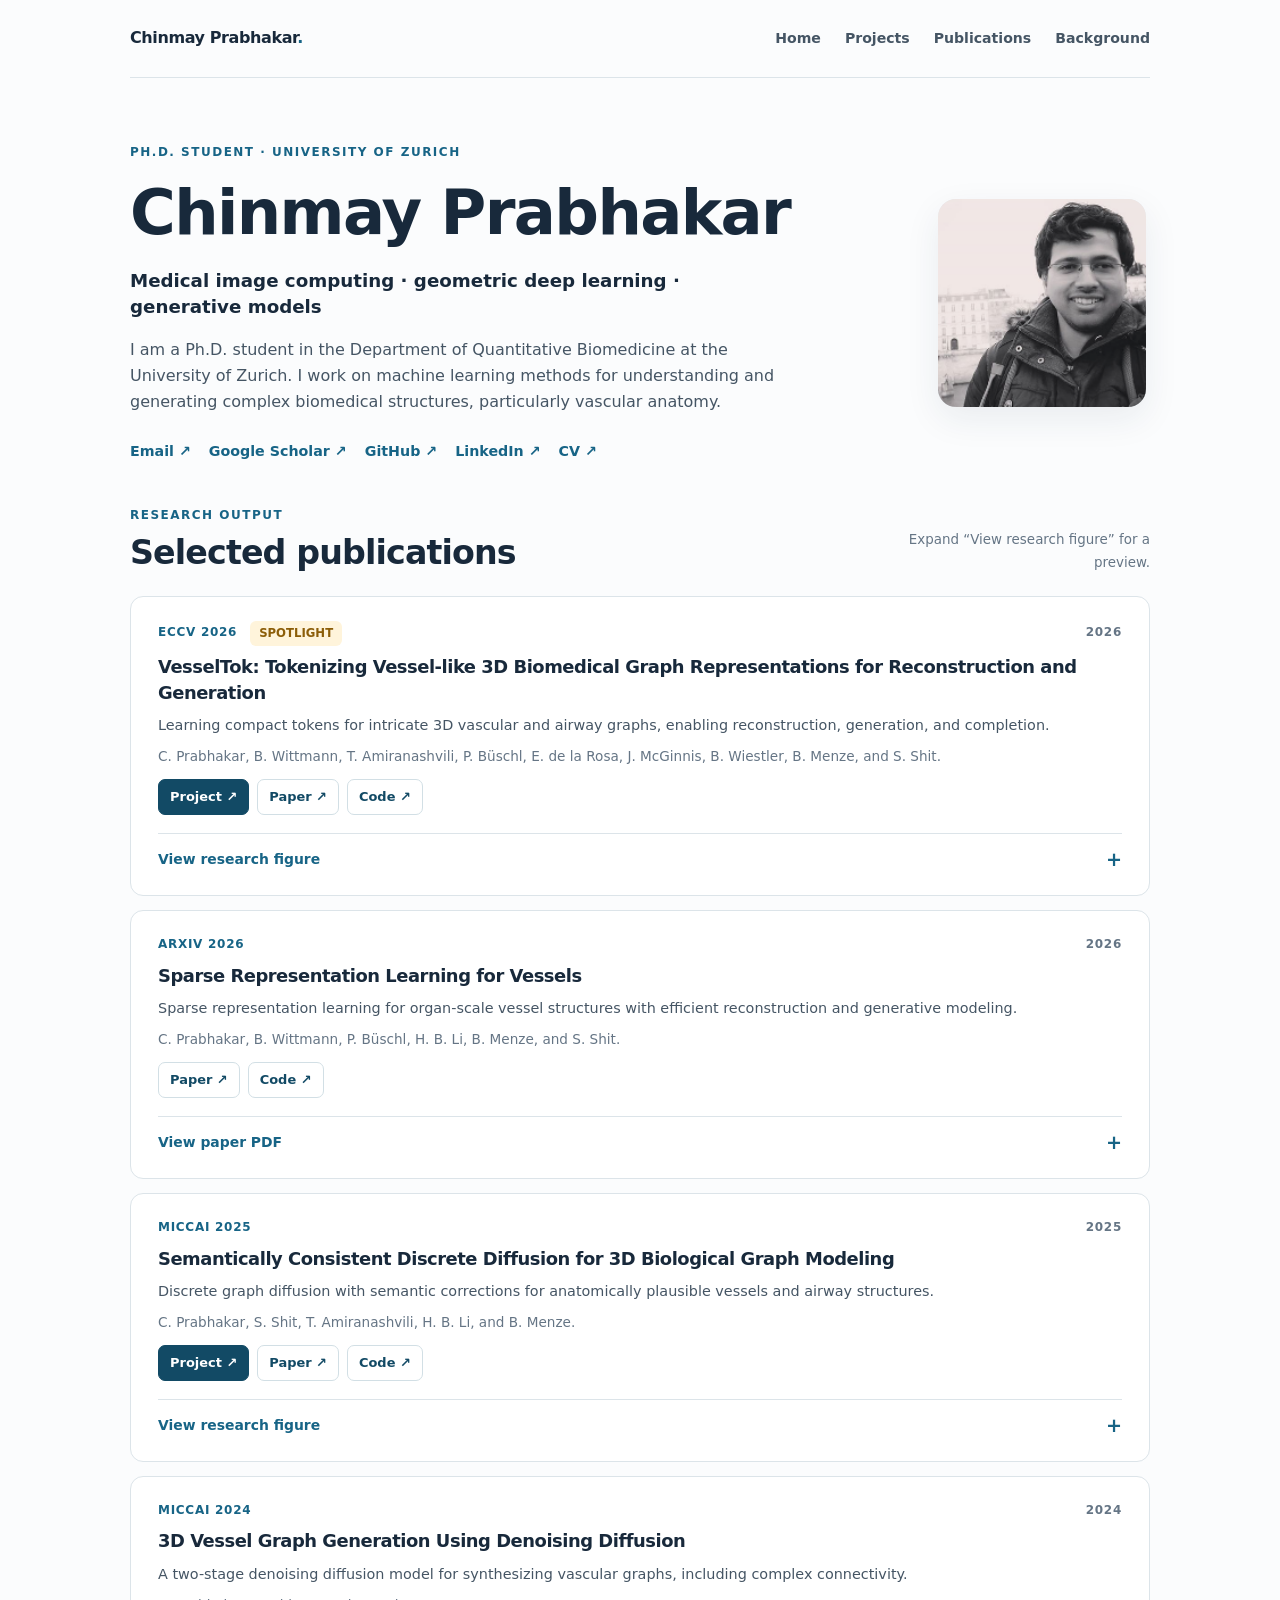
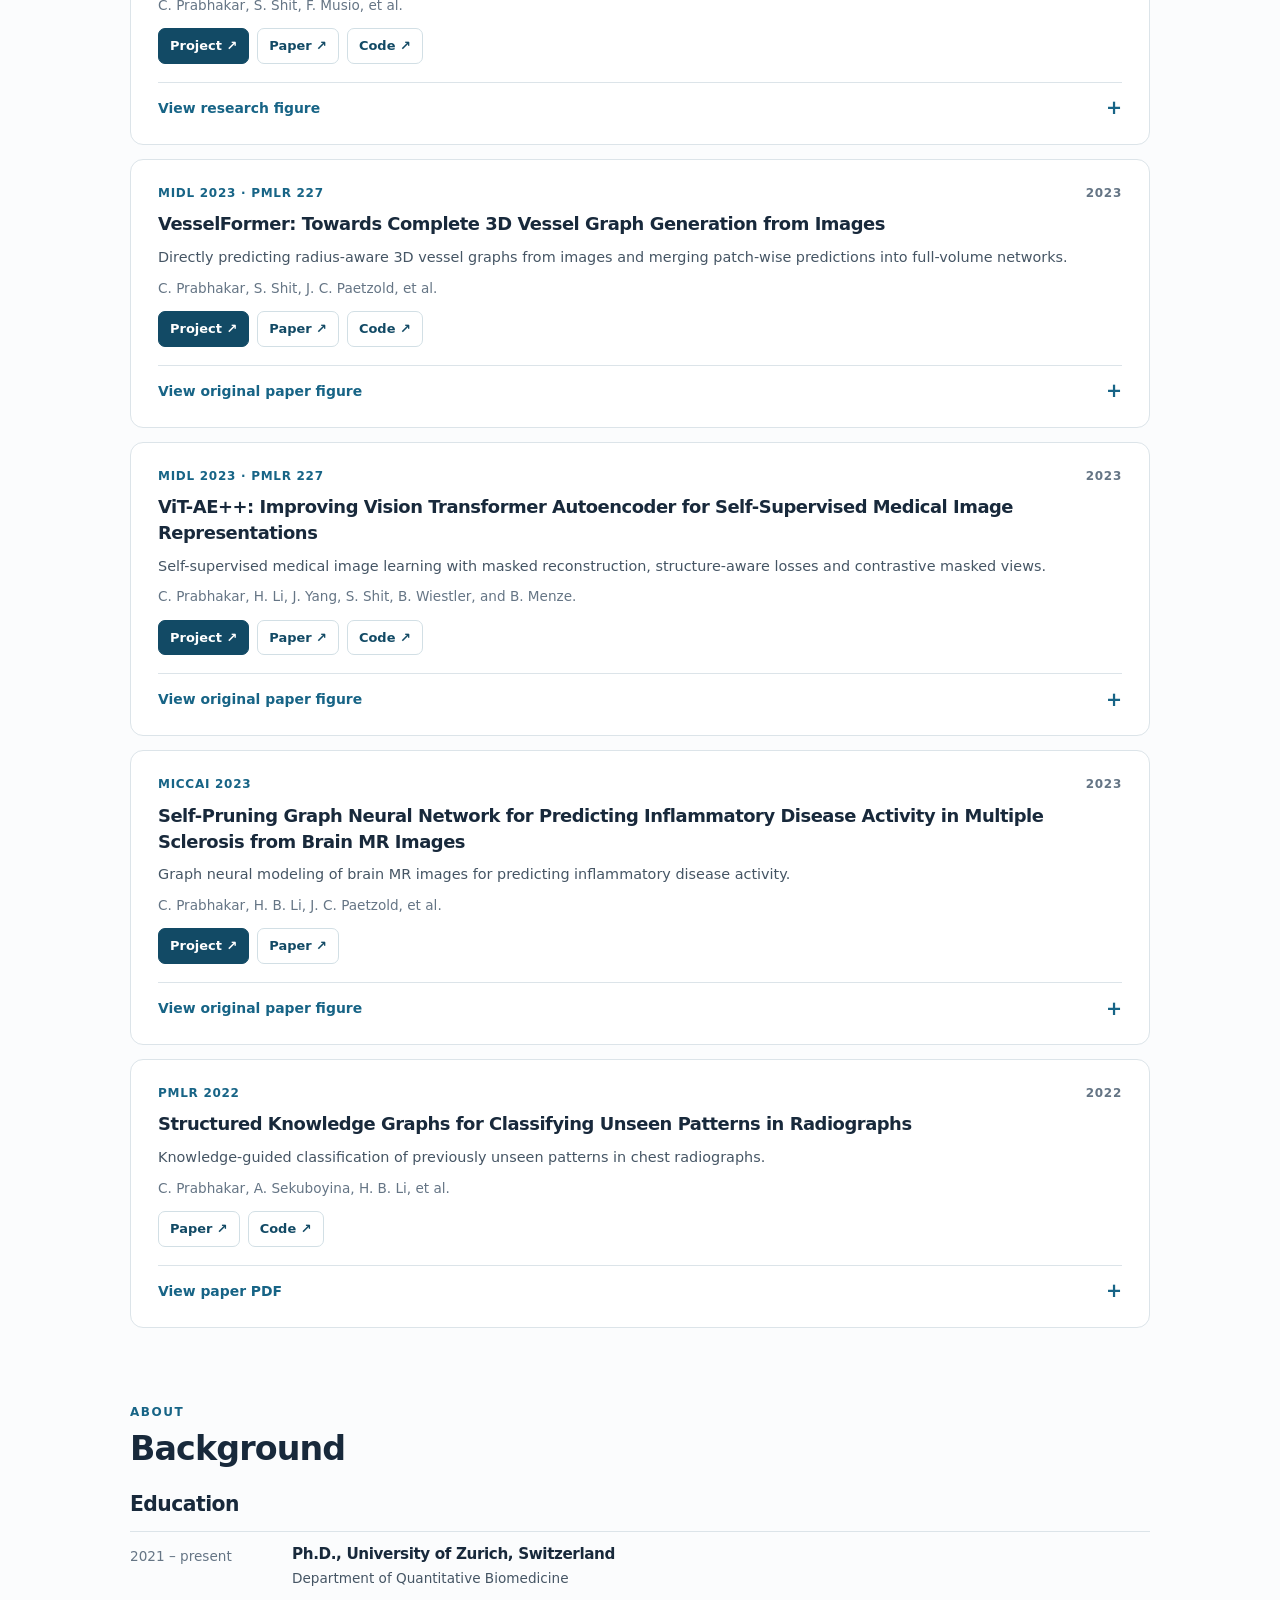
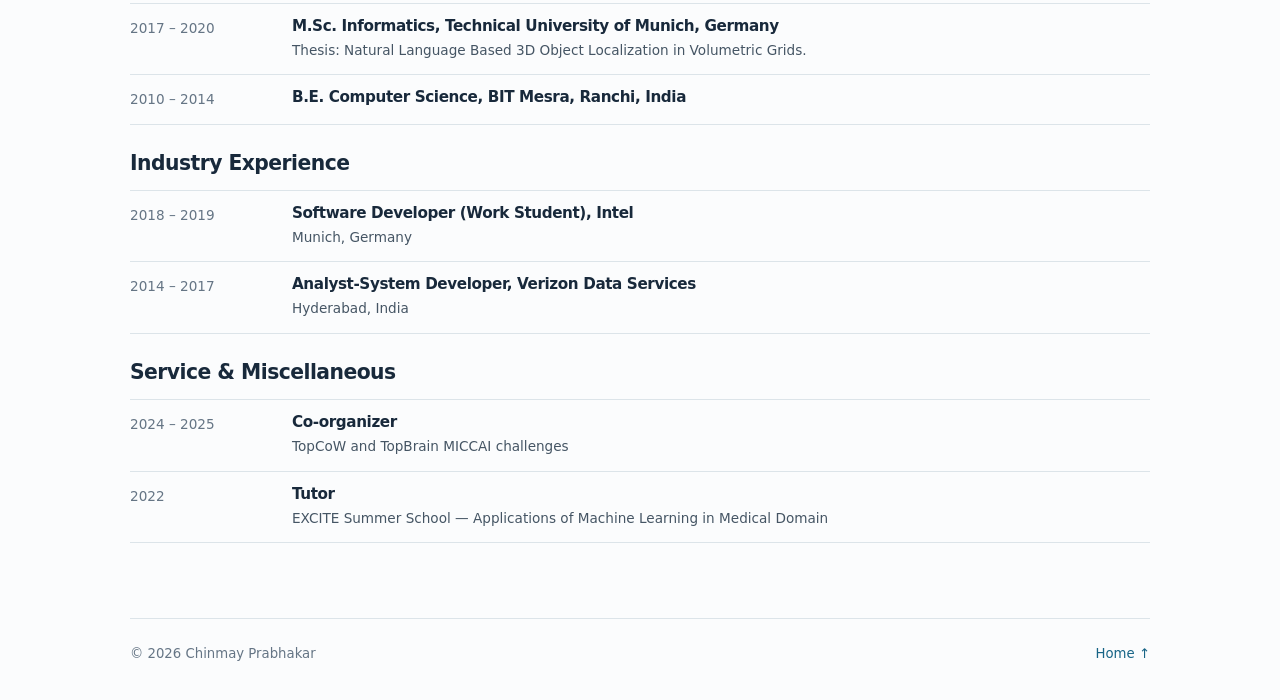
==== commit 4c705e42: "adding remaining papers" ====
--- a/index.html
+++ b/index.html
@@ -1,16 +1,5 @@
 <!DOCTYPE html>
 
-<html lang="en"><head><meta charset="utf-8"/><meta content="width=device-width, initial-scale=1" name="viewport"/><meta content="#f9fafb" name="theme-color"/><meta content="Research in medical image computing, vessel representation learning, generative modeling and geometric deep learning." name="description"/><title>Chinmay Prabhakar | Research</title><link href="style.css?v=20261014d" rel="stylesheet"/></head><body><nav aria-label="Main navigation" class="nav wrap"><a class="brand" href="index.html">Chinmay Prabhakar<span class="brand-dot">.</span></a><div class="nav-links"><a href="index.html">Home</a><a href="projects/index.html">Projects</a><a href="#publications">Publications</a><a href="#background">Background</a></div></nav><main class="wrap"><header class="hero" id="top"><div class="hero-copy"><div class="eyebrow">Ph.D. Student · University of Zurich</div><h1>Chinmay Prabhakar</h1><p class="hero-tagline">Medical image computing · geometric deep learning · generative models</p><p>I am a Ph.D. student in the Department of Quantitative Biomedicine at the University of Zurich. I work on machine learning methods for understanding and generating complex biomedical structures, particularly vascular anatomy.</p><div class="profile-links"><a href="mailto:chinmay.prabhakar@uzh.ch">Email ↗</a><a href="https://scholar.google.com/citations?user=RDR0FjUAAAAJ&amp;hl=en" rel="noopener noreferrer" target="_blank">Google Scholar ↗</a><a href="https://github.com/chinmay5" rel="noopener noreferrer" target="_blank">GitHub ↗</a><a href="https://www.linkedin.com/in/chinmay-prabhakar-0b792389/" rel="noopener noreferrer" target="_blank">LinkedIn ↗</a><a href="assets/cv.pdf" rel="noopener noreferrer" target="_blank">CV ↗</a></div></div><div class="portrait"><img alt="Portrait of Chinmay Prabhakar" height="208" src="assets/profile.png" width="208"/><div aria-hidden="true" class="portrait-initials">CP</div></div></header>
-
-<section class="section" id="publications"><div class="section-heading"><div><p class="kicker">Research output</p><h2>Selected publications</h2></div><p class="section-aside">Expand “View research figure” for a preview.</p></div><div class="publication-list"><article class="publication" id="paper-0"><div class="pub-meta"><span>ECCV 2026</span><span class="highlight-label">Spotlight</span><span class="pub-year">2026</span></div><h3><a href="projects/vesseltok/index.html">VesselTok: Tokenizing Vessel-like 3D Biomedical Graph Representations for Reconstruction and Generation</a></h3><p class="pub-description">Learning compact tokens for intricate 3D vascular and airway graphs, enabling reconstruction, generation, and completion.</p><p class="authors">C. Prabhakar, B. Wittmann, T. Amiranashvili, P. Büschl, E. de la Rosa, J. McGinnis, B. Wiestler, B. Menze, and S. Shit.</p><div class="chips"><a class="chip chip-filled" href="projects/vesseltok/index.html">Project <span aria-hidden="true">↗</span></a><a class="chip" href="https://arxiv.org/abs/2603.18797" rel="noopener noreferrer" target="_blank">Paper <span aria-hidden="true">↗</span></a><a class="chip" href="https://github.com/chinmay5/vessel_tok" rel="noopener noreferrer" target="_blank">Code <span aria-hidden="true">↗</span></a></div><details class="preview"><summary>View research figure <span aria-hidden="true" class="plus">+</span></summary><div class="figure-frame"><img alt="VesselTok pipeline overview" class="remote-image" decoding="async" loading="lazy" src="https://raw.githubusercontent.com/chinmay5/vessel_tok/main/vesseltok_overview.png"/><div class="figure-error"><span>Figure preview is unavailable.</span><a href="https://github.com/chinmay5/vessel_tok/blob/main/vesseltok_overview.png" rel="noopener noreferrer" target="_blank">View the original figure ↗</a></div></div><p class="fig-caption">VesselTok pipeline overview.</p></details></article><article class="publication" id="paper-1"><div class="pub-meta"><span>arXiv 2026</span><span class="pub-year">2026</span></div><h3><a href="https://arxiv.org/abs/2605.01382" rel="noopener noreferrer" target="_blank">Sparse Representation Learning for Vessels</a></h3><p class="pub-description">Sparse representation learning for organ-scale vessel structures with efficient reconstruction and generative modeling.</p><p class="authors">C. Prabhakar, B. Wittmann, P. Büschl, H. B. Li, B. Menze, and S. Shit.</p><div class="chips"><a class="chip" href="https://arxiv.org/abs/2605.01382" rel="noopener noreferrer" target="_blank">Paper <span aria-hidden="true">↗</span></a><a class="chip" href="https://github.com/chinmay5/sparse_representation_learning_for_vessels" rel="noopener noreferrer" target="_blank">Code <span aria-hidden="true">↗</span></a></div></article><article class="publication" id="paper-2"><div class="pub-meta"><span>MICCAI 2025</span><span class="pub-year">2025</span></div><h3><a href="projects/semantic-diffusion/index.html">Semantically Consistent Discrete Diffusion for 3D Biological Graph Modeling</a></h3><p class="pub-description">Discrete graph diffusion with semantic corrections for anatomically plausible vessels and airway structures.</p><p class="authors">C. Prabhakar, S. Shit, T. Amiranashvili, H. B. Li, and B. Menze.</p><div class="chips"><a class="chip chip-filled" href="projects/semantic-diffusion/index.html">Project <span aria-hidden="true">↗</span></a><a class="chip" href="https://arxiv.org/abs/2507.04856" rel="noopener noreferrer" target="_blank">Paper <span aria-hidden="true">↗</span></a><a class="chip" href="https://github.com/chinmay5/semantically_consistent_graph_generation" rel="noopener noreferrer" target="_blank">Code <span aria-hidden="true">↗</span></a></div><details class="preview"><summary>View research figure <span aria-hidden="true" class="plus">+</span></summary><div class="figure-frame"><img alt="Overview of semantically consistent discrete diffusion" class="remote-image" decoding="async" loading="lazy" src="https://raw.githubusercontent.com/chinmay5/semantically_consistent_graph_generation/main/static_resources/overview.png"/><div class="figure-error"><span>Figure preview is unavailable.</span><a href="https://github.com/chinmay5/semantically_consistent_graph_generation/blob/main/static_resources/overview.png" rel="noopener noreferrer" target="_blank">View the original figure ↗</a></div></div><p class="fig-caption">Overview of semantically consistent discrete diffusion.</p></details></article><article class="publication" id="paper-3"><div class="pub-meta"><span>MICCAI 2024</span><span class="pub-year">2024</span></div><h3><a href="projects/vessel-diffusion/index.html">3D Vessel Graph Generation Using Denoising Diffusion</a></h3><p class="pub-description">A two-stage denoising diffusion model for synthesizing vascular graphs, including complex connectivity.</p><p class="authors">C. Prabhakar, S. Shit, F. Musio, et al.</p><div class="chips"><a class="chip chip-filled" href="projects/vessel-diffusion/index.html">Project <span aria-hidden="true">↗</span></a><a class="chip" href="https://arxiv.org/abs/2407.05842" rel="noopener noreferrer" target="_blank">Paper <span aria-hidden="true">↗</span></a><a class="chip" href="https://github.com/chinmay5/vessel_diffuse" rel="noopener noreferrer" target="_blank">Code <span aria-hidden="true">↗</span></a></div><details class="preview"><summary>View research figure <span aria-hidden="true" class="plus">+</span></summary><div class="figure-frame"><img alt="3D vessel graph diffusion overview" class="remote-image" decoding="async" loading="lazy" src="https://raw.githubusercontent.com/chinmay5/vessel_diffuse/main/static_resources/main_fig.png"/><div class="figure-error"><span>Figure preview is unavailable.</span><a href="https://github.com/chinmay5/vessel_diffuse/blob/main/static_resources/main_fig.png" rel="noopener noreferrer" target="_blank">View the original figure ↗</a></div></div><p class="fig-caption">3D vessel graph diffusion overview.</p></details></article><article class="publication" id="paper-4"><div class="pub-meta"><span>MIDL 2023 · PMLR 227</span><span class="pub-year">2023</span></div><h3><a href="projects/vesselformer/index.html">VesselFormer: Towards Complete 3D Vessel Graph Generation from Images</a></h3><p class="pub-description">Directly predicting radius-aware 3D vessel graphs from images and merging patch-wise predictions into full-volume networks.</p><p class="authors">C. Prabhakar, S. Shit, J. C. Paetzold, et al.</p><div class="chips"><a class="chip chip-filled" href="projects/vesselformer/index.html">Project ↗</a><a class="chip" href="https://proceedings.mlr.press/v227/prabhakar24a.html" rel="noopener noreferrer" target="_blank">Paper <span aria-hidden="true">↗</span></a><a class="chip" href="https://github.com/chinmay5/vesselformer" rel="noopener noreferrer" target="_blank">Code <span aria-hidden="true">↗</span></a></div><details class="preview"><summary>View research workflow <span aria-hidden="true" class="plus">+</span></summary><div aria-label="Conceptual steps in the VesselFormer approach" class="research-flow vesselformer-flow is-compact" role="img"><div class="flow-step"><span aria-hidden="true" class="flow-icon">▦</span><strong>3D image</strong><span>Volume patches</span></div><div aria-hidden="true" class="flow-arrow">→</div><div class="flow-step"><span aria-hidden="true" class="flow-icon">◈</span><strong>Transformer</strong><span>Image features</span></div><div aria-hidden="true" class="flow-arrow">→</div><div class="flow-step"><span aria-hidden="true" class="flow-icon">⠿</span><strong>Vessel graph</strong><span>Nodes and edges</span></div><div aria-hidden="true" class="flow-arrow">→</div><div class="flow-step"><span aria-hidden="true" class="flow-icon">◉</span><strong>Radius token</strong><span>Edge radii</span></div><div aria-hidden="true" class="flow-arrow">→</div><div class="flow-step"><span aria-hidden="true" class="flow-icon">⌘</span><strong>VesselMerger</strong><span>Complete graph</span></div></div><p class="fig-caption">Illustrative summary of the published VesselFormer pipeline; not a reproduction of the paper figure. See Figures 1–3 in the paper for the original diagrams.</p></details></article><article class="publication" id="paper-5"><div class="pub-meta"><span>MIDL 2023 · PMLR 227</span><span class="pub-year">2023</span></div><h3><a href="projects/vit-ae-plus-plus/index.html">ViT-AE++: Improving Vision Transformer Autoencoder for Self-Supervised Medical Image Representations</a></h3><p class="pub-description">Self-supervised medical image learning with masked reconstruction, structure-aware losses and contrastive masked views.</p><p class="authors">C. Prabhakar, H. Li, J. Yang, S. Shit, B. Wiestler, and B. Menze.</p><div class="chips"><a class="chip chip-filled" href="projects/vit-ae-plus-plus/index.html">Project ↗</a><a class="chip" href="https://proceedings.mlr.press/v227/prabhakar24b.html" rel="noopener noreferrer" target="_blank">Paper <span aria-hidden="true">↗</span></a><a class="chip" href="https://github.com/chinmay5/vit_ae_plus_plus" rel="noopener noreferrer" target="_blank">Code <span aria-hidden="true">↗</span></a></div><details class="preview"><summary>View research workflow <span aria-hidden="true" class="plus">+</span></summary><div aria-label="Conceptual steps in the ViT-AE++ approach" class="research-flow vitae-flow is-compact" role="img"><div class="flow-step"><span aria-hidden="true" class="flow-icon">▦</span><strong>Medical image</strong><span>2D or 3D volume</span></div><div aria-hidden="true" class="flow-arrow">→</div><div class="flow-step"><span aria-hidden="true" class="flow-icon">▤</span><strong>Masked views</strong><span>Random patches</span></div><div aria-hidden="true" class="flow-arrow">→</div><div class="flow-step"><span aria-hidden="true" class="flow-icon">◈</span><strong>Shared ViT</strong><span>Feature encoder</span></div><div aria-hidden="true" class="flow-arrow">→</div><div class="flow-step"><span aria-hidden="true" class="flow-icon">◫</span><strong>Decoder</strong><span>Image recovery</span></div><div aria-hidden="true" class="flow-arrow">→</div><div class="flow-step"><span aria-hidden="true" class="flow-icon">⇄</span><strong>Two objectives</strong><span>Structure + contrast</span></div></div><p class="fig-caption">Illustrative summary of ViT-AE++; not an original paper figure. The complete two-branch architecture is shown in Figure 1 of the paper.</p></details></article><article class="publication" id="paper-6"><div class="pub-meta"><span>MICCAI 2023</span><span class="pub-year">2023</span></div><h3><a href="projects/ms-self-pruning/index.html">Self-Pruning Graph Neural Network for Predicting Inflammatory Disease Activity in Multiple Sclerosis from Brain MR Images</a></h3><p class="pub-description">Graph neural modeling of brain MR images for predicting inflammatory disease activity.</p><p class="authors">C. Prabhakar, H. B. Li, J. C. Paetzold, et al.</p><div class="chips"><a class="chip chip-filled" href="projects/ms-self-pruning/index.html">Project <span aria-hidden="true">↗</span></a><a class="chip" href="https://arxiv.org/abs/2308.16863" rel="noopener noreferrer" target="_blank">Paper <span aria-hidden="true">↗</span></a></div><details class="preview"><summary>View research workflow <span aria-hidden="true" class="plus">+</span></summary><div aria-label="Illustrative flow of lesion detection, feature extraction, lesion graph, graph learning, self-pruning and prediction" class="research-flow is-compact" role="img">
-<div class="flow-step"><span aria-hidden="true" class="flow-icon">◉</span><strong>Brain MRI</strong><span>Lesion detection</span></div>
-<div aria-hidden="true" class="flow-arrow">→</div>
-<div class="flow-step"><span aria-hidden="true" class="flow-icon">▦</span><strong>Lesion patches</strong><span>Feature encoding</span></div>
-<div aria-hidden="true" class="flow-arrow">→</div>
-<div class="flow-step"><span aria-hidden="true" class="flow-icon">⠿</span><strong>Patient graph</strong><span>Spatial connections</span></div>
-<div aria-hidden="true" class="flow-arrow">→</div>
-<div class="flow-step"><span aria-hidden="true" class="flow-icon">⌁</span><strong>Graph + pruning</strong><span>Important lesions</span></div>
-<div aria-hidden="true" class="flow-arrow">→</div>
-<div class="flow-step"><span aria-hidden="true" class="flow-icon">◈</span><strong>Prediction</strong><span>Inflammatory activity</span></div>
-</div><p class="fig-caption">Illustrative workflow based on the methodology described in the paper (not an original paper figure).</p></details></article><article class="publication" id="paper-7"><div class="pub-meta"><span>PMLR 2022</span><span class="pub-year">2022</span></div><h3><a href="https://proceedings.mlr.press/v194/prabhakar22a.html" rel="noopener noreferrer" target="_blank">Structured Knowledge Graphs for Classifying Unseen Patterns in Radiographs</a></h3><p class="pub-description">Knowledge-guided classification of previously unseen patterns in chest radiographs.</p><p class="authors">C. Prabhakar, A. Sekuboyina, H. B. Li, et al.</p><div class="chips"><a class="chip" href="https://proceedings.mlr.press/v194/prabhakar22a.html" rel="noopener noreferrer" target="_blank">Paper <span aria-hidden="true">↗</span></a><a class="chip" href="https://github.com/chinmay5/ml-cxr-gzsl-kg" rel="noopener noreferrer" target="_blank">Code <span aria-hidden="true">↗</span></a></div></article></div></section>
+<html lang="en"><head><meta charset="utf-8"/><meta content="width=device-width, initial-scale=1" name="viewport"/><meta content="#f9fafb" name="theme-color"/><meta content="Research in medical image computing, vessel representation learning, generative modeling and geometric deep learning." name="description"/><title>Chinmay Prabhakar | Research</title><link href="style.css?v=20261014originalfigures" rel="stylesheet"/></head><body><nav aria-label="Main navigation" class="nav wrap"><a class="brand" href="index.html">Chinmay Prabhakar<span class="brand-dot">.</span></a><div class="nav-links"><a href="index.html">Home</a><a href="projects/index.html">Projects</a><a href="#publications">Publications</a><a href="#background">Background</a></div></nav><main class="wrap"><header class="hero" id="top"><div class="hero-copy"><div class="eyebrow">Ph.D. Student · University of Zurich</div><h1>Chinmay Prabhakar</h1><p class="hero-tagline">Medical image computing · geometric deep learning · generative models</p><p>I am a Ph.D. student in the Department of Quantitative Biomedicine at the University of Zurich. I work on machine learning methods for understanding and generating complex biomedical structures, particularly vascular anatomy.</p><div class="profile-links"><a href="mailto:chinmay.prabhakar@uzh.ch">Email ↗</a><a href="https://scholar.google.com/citations?user=RDR0FjUAAAAJ&amp;hl=en" rel="noopener noreferrer" target="_blank">Google Scholar ↗</a><a href="https://github.com/chinmay5" rel="noopener noreferrer" target="_blank">GitHub ↗</a><a href="https://www.linkedin.com/in/chinmay-prabhakar-0b792389/" rel="noopener noreferrer" target="_blank">LinkedIn ↗</a><a href="assets/cv.pdf" rel="noopener noreferrer" target="_blank">CV ↗</a></div></div><div class="portrait"><img alt="Portrait of Chinmay Prabhakar" height="208" src="assets/profile.png" width="208"/><div aria-hidden="true" class="portrait-initials">CP</div></div></header>
+<section class="section" id="publications"><div class="section-heading"><div><p class="kicker">Research output</p><h2>Selected publications</h2></div><p class="section-aside">Expand “View research figure” for a preview.</p></div><div class="publication-list"><article class="publication" id="paper-0"><div class="pub-meta"><span>ECCV 2026</span><span class="highlight-label">Spotlight</span><span class="pub-year">2026</span></div><h3><a href="projects/vesseltok/index.html">VesselTok: Tokenizing Vessel-like 3D Biomedical Graph Representations for Reconstruction and Generation</a></h3><p class="pub-description">Learning compact tokens for intricate 3D vascular and airway graphs, enabling reconstruction, generation, and completion.</p><p class="authors">C. Prabhakar, B. Wittmann, T. Amiranashvili, P. Büschl, E. de la Rosa, J. McGinnis, B. Wiestler, B. Menze, and S. Shit.</p><div class="chips"><a class="chip chip-filled" href="projects/vesseltok/index.html">Project <span aria-hidden="true">↗</span></a><a class="chip" href="https://arxiv.org/abs/2603.18797" rel="noopener noreferrer" target="_blank">Paper <span aria-hidden="true">↗</span></a><a class="chip" href="https://github.com/chinmay5/vessel_tok" rel="noopener noreferrer" target="_blank">Code <span aria-hidden="true">↗</span></a></div><details class="preview"><summary>View research figure <span aria-hidden="true" class="plus">+</span></summary><div class="figure-frame"><img alt="VesselTok pipeline overview" class="remote-image" decoding="async" loading="lazy" src="https://raw.githubusercontent.com/chinmay5/vessel_tok/main/vesseltok_overview.png"/><div class="figure-error"><span>Figure preview is unavailable.</span><a href="https://github.com/chinmay5/vessel_tok/blob/main/vesseltok_overview.png" rel="noopener noreferrer" target="_blank">View the original figure ↗</a></div></div><p class="fig-caption">VesselTok pipeline overview.</p></details></article><article class="publication" id="paper-1"><div class="pub-meta"><span>arXiv 2026</span><span class="pub-year">2026</span></div><h3><a href="https://arxiv.org/abs/2605.01382" rel="noopener noreferrer" target="_blank">Sparse Representation Learning for Vessels</a></h3><p class="pub-description">Sparse representation learning for organ-scale vessel structures with efficient reconstruction and generative modeling.</p><p class="authors">C. Prabhakar, B. Wittmann, P. Büschl, H. B. Li, B. Menze, and S. Shit.</p><div class="chips"><a class="chip" href="https://arxiv.org/abs/2605.01382" rel="noopener noreferrer" target="_blank">Paper <span aria-hidden="true">↗</span></a><a class="chip" href="https://github.com/chinmay5/sparse_representation_learning_for_vessels" rel="noopener noreferrer" target="_blank">Code <span aria-hidden="true">↗</span></a></div><details class="preview"><summary>View paper PDF <span aria-hidden="true" class="plus">+</span></summary><div class="pdf-preview-block"><p class="fig-caption">Original publication PDF; navigate to its method figure.</p><div class="pdf-figure-embed"><object aria-label="Original published paper PDF" data="https://arxiv.org/pdf/2605.01382#page=2&amp;view=FitH" type="application/pdf"><a href="https://arxiv.org/pdf/2605.01382" rel="noopener noreferrer" target="_blank">Open original PDF ↗</a></object></div></div></details></article><article class="publication" id="paper-2"><div class="pub-meta"><span>MICCAI 2025</span><span class="pub-year">2025</span></div><h3><a href="projects/semantic-diffusion/index.html">Semantically Consistent Discrete Diffusion for 3D Biological Graph Modeling</a></h3><p class="pub-description">Discrete graph diffusion with semantic corrections for anatomically plausible vessels and airway structures.</p><p class="authors">C. Prabhakar, S. Shit, T. Amiranashvili, H. B. Li, and B. Menze.</p><div class="chips"><a class="chip chip-filled" href="projects/semantic-diffusion/index.html">Project <span aria-hidden="true">↗</span></a><a class="chip" href="https://arxiv.org/abs/2507.04856" rel="noopener noreferrer" target="_blank">Paper <span aria-hidden="true">↗</span></a><a class="chip" href="https://github.com/chinmay5/semantically_consistent_graph_generation" rel="noopener noreferrer" target="_blank">Code <span aria-hidden="true">↗</span></a></div><details class="preview"><summary>View research figure <span aria-hidden="true" class="plus">+</span></summary><div class="figure-frame"><img alt="Overview of semantically consistent discrete diffusion" class="remote-image" decoding="async" loading="lazy" src="https://raw.githubusercontent.com/chinmay5/semantically_consistent_graph_generation/main/static_resources/overview.png"/><div class="figure-error"><span>Figure preview is unavailable.</span><a href="https://github.com/chinmay5/semantically_consistent_graph_generation/blob/main/static_resources/overview.png" rel="noopener noreferrer" target="_blank">View the original figure ↗</a></div></div><p class="fig-caption">Overview of semantically consistent discrete diffusion.</p></details></article><article class="publication" id="paper-3"><div class="pub-meta"><span>MICCAI 2024</span><span class="pub-year">2024</span></div><h3><a href="projects/vessel-diffusion/index.html">3D Vessel Graph Generation Using Denoising Diffusion</a></h3><p class="pub-description">A two-stage denoising diffusion model for synthesizing vascular graphs, including complex connectivity.</p><p class="authors">C. Prabhakar, S. Shit, F. Musio, et al.</p><div class="chips"><a class="chip chip-filled" href="projects/vessel-diffusion/index.html">Project <span aria-hidden="true">↗</span></a><a class="chip" href="https://arxiv.org/abs/2407.05842" rel="noopener noreferrer" target="_blank">Paper <span aria-hidden="true">↗</span></a><a class="chip" href="https://github.com/chinmay5/vessel_diffuse" rel="noopener noreferrer" target="_blank">Code <span aria-hidden="true">↗</span></a></div><details class="preview"><summary>View research figure <span aria-hidden="true" class="plus">+</span></summary><div class="figure-frame"><img alt="3D vessel graph diffusion overview" class="remote-image" decoding="async" loading="lazy" src="https://raw.githubusercontent.com/chinmay5/vessel_diffuse/main/static_resources/main_fig.png"/><div class="figure-error"><span>Figure preview is unavailable.</span><a href="https://github.com/chinmay5/vessel_diffuse/blob/main/static_resources/main_fig.png" rel="noopener noreferrer" target="_blank">View the original figure ↗</a></div></div><p class="fig-caption">3D vessel graph diffusion overview.</p></details></article><article class="publication" id="paper-4"><div class="pub-meta"><span>MIDL 2023 · PMLR 227</span><span class="pub-year">2023</span></div><h3><a href="projects/vesselformer/index.html">VesselFormer: Towards Complete 3D Vessel Graph Generation from Images</a></h3><p class="pub-description">Directly predicting radius-aware 3D vessel graphs from images and merging patch-wise predictions into full-volume networks.</p><p class="authors">C. Prabhakar, S. Shit, J. C. Paetzold, et al.</p><div class="chips"><a class="chip chip-filled" href="projects/vesselformer/index.html">Project ↗</a><a class="chip" href="https://proceedings.mlr.press/v227/prabhakar24a.html" rel="noopener noreferrer" target="_blank">Paper <span aria-hidden="true">↗</span></a><a class="chip" href="https://github.com/chinmay5/vesselformer" rel="noopener noreferrer" target="_blank">Code <span aria-hidden="true">↗</span></a></div><details class="preview"><summary>View original paper figure <span aria-hidden="true" class="plus">+</span></summary><div class="inline-figure-block"><div class="original-paper-figure"><div class="figure-frame"><img alt="VesselFormer published Figure 2, patch-wise graph extraction and VesselMerger" class="remote-image" decoding="async" loading="lazy" src="assets/papers/vesselformer/figure2_pipeline.png"/><div class="figure-error"><span>The figure preview could not be loaded.</span></div></div><p class="fig-caption">VesselFormer Figure 2 from the published MIDL paper.</p></div></div></details></article><article class="publication" id="paper-5"><div class="pub-meta"><span>MIDL 2023 · PMLR 227</span><span class="pub-year">2023</span></div><h3><a href="projects/vit-ae-plus-plus/index.html">ViT-AE++: Improving Vision Transformer Autoencoder for Self-Supervised Medical Image Representations</a></h3><p class="pub-description">Self-supervised medical image learning with masked reconstruction, structure-aware losses and contrastive masked views.</p><p class="authors">C. Prabhakar, H. Li, J. Yang, S. Shit, B. Wiestler, and B. Menze.</p><div class="chips"><a class="chip chip-filled" href="projects/vit-ae-plus-plus/index.html">Project ↗</a><a class="chip" href="https://proceedings.mlr.press/v227/prabhakar24b.html" rel="noopener noreferrer" target="_blank">Paper <span aria-hidden="true">↗</span></a><a class="chip" href="https://github.com/chinmay5/vit_ae_plus_plus" rel="noopener noreferrer" target="_blank">Code <span aria-hidden="true">↗</span></a></div><details class="preview"><summary>View original paper figure <span aria-hidden="true" class="plus">+</span></summary><div aria-label="Original paper figure" class="inline-figure-block"><div class="figure-frame"><img alt="ViT-AE++ Figure 1 (original paper architecture)." class="remote-image" decoding="async" loading="lazy" src="https://ar5iv.labs.arxiv.org/html/2301.07382/assets/fig/main_ViT.png"/><div class="figure-error"><span>Paper figure could not be loaded.</span><a href="https://ar5iv.labs.arxiv.org/html/2301.07382/assets/fig/main_ViT.png" rel="noopener noreferrer" target="_blank">Open original figure ↗</a></div></div><p class="fig-caption">ViT-AE++ Figure 1 (original paper architecture).</p></div></details></article><article class="publication" id="paper-6"><div class="pub-meta"><span>MICCAI 2023</span><span class="pub-year">2023</span></div><h3><a href="projects/ms-self-pruning/index.html">Self-Pruning Graph Neural Network for Predicting Inflammatory Disease Activity in Multiple Sclerosis from Brain MR Images</a></h3><p class="pub-description">Graph neural modeling of brain MR images for predicting inflammatory disease activity.</p><p class="authors">C. Prabhakar, H. B. Li, J. C. Paetzold, et al.</p><div class="chips"><a class="chip chip-filled" href="projects/ms-self-pruning/index.html">Project <span aria-hidden="true">↗</span></a><a class="chip" href="https://arxiv.org/abs/2308.16863" rel="noopener noreferrer" target="_blank">Paper <span aria-hidden="true">↗</span></a></div><details class="preview"><summary>View original paper figure <span aria-hidden="true" class="plus">+</span></summary><div class="inline-figure-block"><div class="original-paper-figure"><div class="figure-frame"><img alt="Original Figure 1 from the MICCAI 2023 paper: lesion detection, lesion graph processing, self-pruning and prediction" class="remote-image" decoding="async" loading="lazy" src="assets/papers/ms-self-pruning/figure1_pipeline.png"/><div class="figure-error"><span>The image could not be displayed.</span></div></div><p class="fig-caption">Figure 1 from the paper: lesion detection, graph processing and self-pruning for disease activity prediction.</p></div></div></details></article><article class="publication" id="paper-7"><div class="pub-meta"><span>PMLR 2022</span><span class="pub-year">2022</span></div><h3><a href="https://proceedings.mlr.press/v194/prabhakar22a.html" rel="noopener noreferrer" target="_blank">Structured Knowledge Graphs for Classifying Unseen Patterns in Radiographs</a></h3><p class="pub-description">Knowledge-guided classification of previously unseen patterns in chest radiographs.</p><p class="authors">C. Prabhakar, A. Sekuboyina, H. B. Li, et al.</p><div class="chips"><a class="chip" href="https://proceedings.mlr.press/v194/prabhakar22a.html" rel="noopener noreferrer" target="_blank">Paper <span aria-hidden="true">↗</span></a><a class="chip" href="https://github.com/chinmay5/ml-cxr-gzsl-kg" rel="noopener noreferrer" target="_blank">Code <span aria-hidden="true">↗</span></a></div><details class="preview"><summary>View paper PDF <span aria-hidden="true" class="plus">+</span></summary><div class="pdf-preview-block"><p class="fig-caption">Original publication PDF; navigate to its method figure.</p><div class="pdf-figure-embed"><object aria-label="Original published paper PDF" data="https://proceedings.mlr.press/v194/prabhakar22a/prabhakar22a.pdf#page=2&amp;view=FitH" type="application/pdf"><a href="https://proceedings.mlr.press/v194/prabhakar22a/prabhakar22a.pdf" rel="noopener noreferrer" target="_blank">Open original PDF ↗</a></object></div></div></details></article></div></section>
 <section class="section" id="background"><div class="section-heading"><div><p class="kicker">About</p><h2>Background</h2></div></div><div class="background-grid"><section class="background-section"><h2>Education</h2><div class="timeline"><div class="timeline-item"><div class="timeline-year">2021 – present</div><div><h3>Ph.D., University of Zurich, Switzerland</h3><p>Department of Quantitative Biomedicine</p></div></div><div class="timeline-item"><div class="timeline-year">2017 – 2020</div><div><h3>M.Sc. Informatics, Technical University of Munich, Germany</h3><p>Thesis: Natural Language Based 3D Object Localization in Volumetric Grids.</p></div></div><div class="timeline-item"><div class="timeline-year">2010 – 2014</div><div><h3>B.E. Computer Science, BIT Mesra, Ranchi, India</h3></div></div></div></section><section class="background-section"><h2>Industry Experience</h2><div class="timeline"><div class="timeline-item"><div class="timeline-year">2018 – 2019</div><div><h3>Software Developer (Work Student), Intel</h3><p>Munich, Germany</p></div></div><div class="timeline-item"><div class="timeline-year">2014 – 2017</div><div><h3>Analyst-System Developer, Verizon Data Services</h3><p>Hyderabad, India</p></div></div></div></section><section class="background-section"><h2>Service &amp; Miscellaneous</h2><div class="timeline"><div class="timeline-item"><div class="timeline-year">2024 – 2025</div><div><h3>Co-organizer</h3><p>TopCoW and TopBrain MICCAI challenges</p></div></div><div class="timeline-item"><div class="timeline-year">2022</div><div><h3>Tutor</h3><p>EXCITE Summer School — Applications of Machine Learning in Medical Domain</p></div></div></div></section></div></section></main><footer class="site-footer wrap"><span>© <span data-current-year="">2026</span> Chinmay Prabhakar</span><a href="index.html">Home ↑</a></footer><script>document.querySelectorAll('.remote-image').forEach(img=>{const frame=img.closest('.figure-frame');const fail=()=>frame?.classList.add('image-failed');const load=()=>frame?.classList.add('image-ready');img.addEventListener('error',fail);img.addEventListener('load',load);if(img.complete){if(img.naturalWidth)load();else fail()}});document.querySelectorAll('.portrait img').forEach(img=>{img.addEventListener('error',()=>img.closest('.portrait')?.classList.add('image-failed'));if(img.complete&&!img.naturalWidth)img.closest('.portrait')?.classList.add('image-failed')});document.querySelectorAll('[data-current-year]').forEach(el=>el.textContent=new Date().getFullYear());</script></body></html>
--- a/style.css
+++ b/style.css
@@ -85,3 +85,33 @@
 .project-nav-papers{margin:16px auto 0;text-align:center;font-size:.83rem;color:var(--muted)}
 .project-nav-papers a{font-weight:650}
 @media(max-width:760px){.hero{padding-bottom:30px}.project-tile .research-flow.is-compact{min-height:auto}}
+
+/* Published paper figures */
+.pdf-figure-embed { overflow:hidden; border-radius:10px; border:1px solid var(--line); background:#fff; }
+.pdf-figure-embed object { width:100%; height:490px; display:block; }
+.pdf-preview-block {margin-top:18px;}
+.pdf-preview-block .pdf-figure-embed object { height:420px; }
+.pdf-tile {min-height:210px;display:flex;flex-direction:column;justify-content:center;align-items:center;gap:16px;padding:25px;background:#f5f9fb;border:1px solid var(--line);border-radius:10px;text-align:center;}
+.pdf-tile p {font-weight:750;color:var(--ink);margin:0;}
+.pdf-tile a {font-weight:700;}
+.inline-figure-block { margin-top:18px; }
+.inline-figure-block .figure-frame {min-height:190px;padding:12px;border:1px solid var(--line);}
+.inline-figure-block .remote-image {max-height:440px;}
+.pdf-overview .kicker {margin:0 0 15px;}
+@media(max-width:570px) {.pdf-figure-embed object {height:360px;} .pdf-preview-block .pdf-figure-embed object{height:310px;}}
+
+/* Original figures cropped directly from the published VesselFormer PDF. */
+.original-figure-gallery {display:grid;grid-template-columns:1fr;gap:28px}
+.original-figure-gallery .original-paper-figure {padding:16px;border:1px solid var(--line);border-radius:12px;background:var(--paper,#fff)}
+.original-figure-gallery .figure-frame {min-height:160px}
+.original-figure-gallery .remote-image {max-height:720px}
+.project-tile-visual .original-paper-figure .figure-frame {min-height:110px}
+.original-paper-figure .figure-frame {min-height:130px}
+@media (max-width:570px) {.original-figure-gallery .original-paper-figure {padding:9px}}
+
+/* Original MICCAI 2023 paper figures, locally served as image assets. */
+.project-tile-visual .original-paper-figure .figure-frame{min-height:120px}
+.original-figures-section>.original-figure-gallery{display:grid;grid-template-columns:1fr;gap:24px;margin-top:24px}
+.original-figures-section .original-paper-figure{border:1px solid var(--line);background:#fff;border-radius:12px;padding:16px}
+.original-figures-section .figure-frame{min-height:180px}
+@media(max-width:570px){.original-figures-section .original-paper-figure{padding:10px}}
